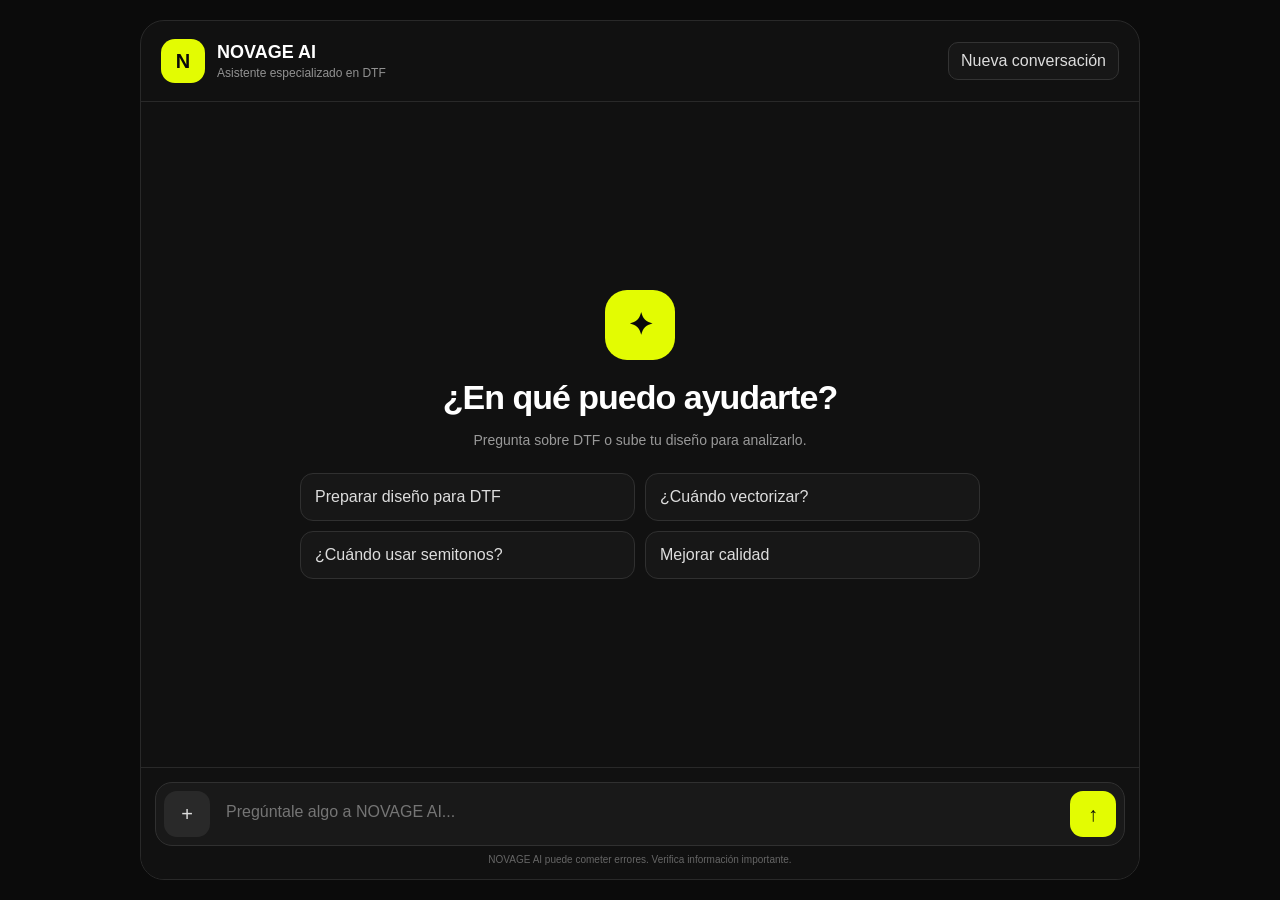
==== ai/index.html @ 2b6fcd4e "Update index.html" ====
<!DOCTYPE html>
<html lang="es">
<head>
  <meta charset="UTF-8">

  <meta
    name="viewport"
    content="width=device-width, initial-scale=1.0"
  >

  <title>NOVAGE AI</title>

  <style>
    * {
      box-sizing: border-box;
    }

    html,
    body {
      margin: 0;
      width: 100%;
      min-height: 100%;
      font-family:
        Inter,
        Arial,
        Helvetica,
        sans-serif;

      background: #0b0b0b;
      color: white;
    }

    body {
      min-height: 100vh;
      display: flex;
      justify-content: center;
      padding: 20px;
    }

    button,
    textarea {
      font: inherit;
    }

    .app {
      width: 100%;
      max-width: 1000px;
      height: calc(100vh - 40px);

      display: flex;
      flex-direction: column;

      background: #111111;

      border: 1px solid #292929;
      border-radius: 24px;

      overflow: hidden;
    }

    .header {
      padding: 18px 20px;

      border-bottom:
        1px solid #292929;

      display: flex;
      align-items: center;
      justify-content: space-between;

      gap: 20px;
    }

    .brand {
      display: flex;
      align-items: center;
      gap: 12px;
    }

    .logo {
      width: 44px;
      height: 44px;

      border-radius: 14px;

      display: flex;
      align-items: center;
      justify-content: center;

      background: #e3fc02;
      color: #090909;

      font-size: 20px;
      font-weight: 900;
    }

    .brand h1 {
      margin: 0;
      font-size: 18px;
    }

    .brand p {
      margin: 3px 0 0;

      color: #929292;
      font-size: 12px;
    }

    .header-actions {
      display: flex;
      align-items: center;
      gap: 8px;
    }

    .small-button {
      border: 1px solid #333;

      background: #171717;
      color: #ddd;

      padding: 9px 12px;

      border-radius: 10px;
      cursor: pointer;
    }

    .small-button:hover {
      border-color: #e3fc02;
    }

    .chat {
      flex: 1;

      overflow-y: auto;

      padding: 24px;
    }

    .welcome {
      min-height: 100%;

      display: flex;
      justify-content: center;
      align-items: center;
    }

    .welcome-inner {
      width: 100%;
      max-width: 680px;

      text-align: center;
    }

    .welcome-icon {
      width: 70px;
      height: 70px;

      margin: 0 auto 18px;

      border-radius: 22px;

      display: flex;
      justify-content: center;
      align-items: center;

      background: #e3fc02;
      color: #090909;

      font-size: 30px;
      font-weight: 900;
    }

    .welcome h2 {
      margin: 0;

      font-size: 34px;
      letter-spacing: -1px;
    }

    .welcome p {
      margin: 12px auto 22px;

      max-width: 560px;

      color: #999;

      font-size: 14px;
      line-height: 1.6;
    }

    .suggestions {
      display: grid;

      grid-template-columns:
        repeat(2, 1fr);

      gap: 10px;
    }

    .suggestion {
      border:
        1px solid #303030;

      background: #171717;
      color: #ddd;

      padding: 14px;

      border-radius: 13px;

      cursor: pointer;
      text-align: left;
    }

    .suggestion:hover {
      border-color: #e3fc02;
    }

    .message-row {
      width: 100%;

      display: flex;

      margin-bottom: 16px;
    }

    .message-row.user {
      justify-content: flex-end;
    }

    .message-row.ai {
      justify-content: flex-start;
    }

    .message {
      max-width: 75%;

      padding: 13px 16px;

      border-radius: 17px;

      line-height: 1.6;
      font-size: 14px;

      white-space: pre-wrap;
      word-break: break-word;
    }

    .message.user {
      background: #e3fc02;
      color: #090909;

      border-bottom-right-radius: 5px;
    }

    .message.ai {
      background: #1b1b1b;
      color: #eee;

      border: 1px solid #2b2b2b;

      border-bottom-left-radius: 5px;
    }

    .message-image {
      max-width: 260px;

      display: block;

      margin-bottom: 10px;

      border-radius: 12px;
    }

    .tool-links {
      margin-top: 12px;

      display: flex;
      flex-wrap: wrap;
      gap: 8px;
    }

    .tool-link {
      text-decoration: none;

      background: #252525;
      color: #fff;

      border: 1px solid #3b3b3b;

      padding: 8px 11px;

      border-radius: 9px;

      font-size: 12px;
    }

    .tool-link:hover {
      border-color: #e3fc02;
      color: #e3fc02;
    }

    .composer-area {
      padding: 14px;

      border-top:
        1px solid #292929;

      background: #111;
    }

    .image-preview {
      display: none;

      position: relative;

      width: fit-content;

      margin-bottom: 10px;
    }

    .image-preview img {
      width: 90px;
      height: 90px;

      object-fit: cover;

      border-radius: 12px;

      border:
        1px solid #333;
    }

    .remove-image {
      position: absolute;

      right: -7px;
      top: -7px;

      width: 24px;
      height: 24px;

      border: 0;
      border-radius: 50%;

      background: #e3fc02;
      color: #000;

      font-weight: bold;

      cursor: pointer;
    }

    .composer {
      display: flex;
      align-items: flex-end;

      gap: 8px;

      padding: 8px;

      background: #191919;

      border:
        1px solid #303030;

      border-radius: 17px;
    }

    textarea {
      flex: 1;

      min-height: 46px;
      max-height: 150px;

      resize: none;

      background: transparent;
      color: white;

      border: 0;
      outline: 0;

      padding: 12px 8px;
    }

    .icon-button,
    .send {
      width: 46px;
      height: 46px;

      flex-shrink: 0;

      border: 0;
      border-radius: 13px;

      cursor: pointer;
    }

    .icon-button {
      background: #292929;
      color: #ddd;

      font-size: 20px;
    }

    .icon-button:hover {
      background: #333;
    }

    .send {
      background: #e3fc02;
      color: #090909;

      font-size: 20px;
      font-weight: 900;
    }

    .send:disabled {
      opacity: 0.4;
      cursor: not-allowed;
    }

    .footer-text {
      text-align: center;

      color: #666;

      font-size: 10px;

      padding-top: 8px;
    }

    .typing {
      display: flex;
      gap: 5px;
    }

    .typing span {
      width: 6px;
      height: 6px;

      border-radius: 50%;

      background: #e3fc02;

      animation:
        bounce 1.1s infinite;
    }

    .typing span:nth-child(2) {
      animation-delay: .15s;
    }

    .typing span:nth-child(3) {
      animation-delay: .3s;
    }

    @keyframes bounce {
      0%,
      80%,
      100% {
        opacity: .3;
        transform: translateY(0);
      }

      40% {
        opacity: 1;
        transform: translateY(-4px);
      }
    }

    @media (max-width: 700px) {
      body {
        padding: 0;
      }

      .app {
        height: 100vh;

        border-radius: 0;
        border: 0;
      }

      .chat {
        padding: 16px 12px;
      }

      .suggestions {
        grid-template-columns: 1fr;
      }

      .message {
        max-width: 88%;
      }

      .header {
        padding: 14px;
      }

      .header-actions {
        gap: 5px;
      }

      .small-button {
        padding: 8px;
        font-size: 11px;
      }
    }
  </style>
</head>

<body>

<main class="app">

  <header class="header">

    <div class="brand">

      <div class="logo">
        N
      </div>

      <div>
        <h1>NOVAGE AI</h1>

        <p>
          Asistente especializado en DTF
        </p>
      </div>

    </div>

    <div class="header-actions">

      <button
        class="small-button"
        id="newChat"
      >
        Nueva conversación
      </button>

    </div>

  </header>

  <section
    class="chat"
    id="chat"
  >

    <div
      class="welcome"
      id="welcome"
    >

      <div class="welcome-inner">

        <div class="welcome-icon">
          ✦
        </div>

        <h2>
          ¿En qué puedo ayudarte?
        </h2>

        <p>
          Pregunta sobre DTF o sube tu
          diseño para analizarlo.
        </p>

        <div class="suggestions">

          <button
            class="suggestion"
            data-message=
            "Analiza cómo preparar un diseño para DTF."
          >
            Preparar diseño para DTF
          </button>

          <button
            class="suggestion"
            data-message=
            "¿Cuándo debería vectorizar mi diseño?"
          >
            ¿Cuándo vectorizar?
          </button>

          <button
            class="suggestion"
            data-message=
            "¿Cuándo debería usar semitonos?"
          >
            ¿Cuándo usar semitonos?
          </button>

          <button
            class="suggestion"
            data-message=
            "¿Cómo puedo mejorar la calidad de mi diseño?"
          >
            Mejorar calidad
          </button>

        </div>

      </div>

    </div>

  </section>

  <div class="composer-area">

    <div
      class="image-preview"
      id="imagePreview"
    >

      <img
        id="previewImg"
        alt="Vista previa"
      >

      <button
        class="remove-image"
        id="removeImage"
      >
        ×
      </button>

    </div>

    <div class="composer">

      <input
        type="file"
        id="imageInput"
        accept=
          "image/png,image/jpeg,image/webp"
        hidden
      >

      <button
        class="icon-button"
        id="attachButton"
        title="Subir diseño"
      >
        +
      </button>

      <textarea
        id="input"
        rows="1"
        placeholder=
          "Pregúntale algo a NOVAGE AI..."
      ></textarea>

      <button
        class="send"
        id="send"
      >
        ↑
      </button>

    </div>

    <div class="footer-text">
      NOVAGE AI puede cometer errores.
      Verifica información importante.
    </div>

  </div>

</main>

<script>

  const chat =
    document.getElementById("chat");

  const input =
    document.getElementById("input");

  const sendButton =
    document.getElementById("send");

  const imageInput =
    document.getElementById("imageInput");

  const attachButton =
    document.getElementById("attachButton");

  const imagePreview =
    document.getElementById("imagePreview");

  const previewImg =
    document.getElementById("previewImg");

  const removeImage =
    document.getElementById("removeImage");

  const newChat =
    document.getElementById("newChat");

  let previousResponseId =
    sessionStorage.getItem(
      "novage_previous_response"
    ) || null;

  let selectedImage = null;

  let enviando = false;

  const TOOL_URLS = {
    "mejorador":
      "https://tools.novage.store/enhancer",

    "eliminador":
      "https://tools.novage.store/removebg",

    "vectorizador":
      "https://tools.novage.store/vectorizador",

    "semitonos":
      "https://tools.novage.store/dtf",

    "mockups":
      "https://tools.novage.store/template-tool"
  };

  function esconderWelcome() {
    document
      .getElementById("welcome")
      ?.remove();
  }

  function escapeHTML(text) {
    const div =
      document.createElement("div");

    div.textContent = text;

    return div.innerHTML;
  }

  function detectarHerramientas(texto) {
    const lower =
      texto.toLowerCase();

    const herramientas = [];

    if (
      lower.includes("mejorador") ||
      lower.includes("mejorar la calidad")
    ) {
      herramientas.push([
        "Abrir Mejorador",
        TOOL_URLS.mejorador
      ]);
    }

    if (
      lower.includes("eliminar fondo") ||
      lower.includes("eliminador")
    ) {
      herramientas.push([
        "Abrir Eliminador",
        TOOL_URLS.eliminador
      ]);
    }

    if (
      lower.includes("vectoriz")
    ) {
      herramientas.push([
        "Abrir Vectorizador",
        TOOL_URLS.vectorizador
      ]);
    }

    if (
      lower.includes("semitono")
    ) {
      herramientas.push([
        "Abrir Semitonos",
        TOOL_URLS.semitonos
      ]);
    }

    if (
      lower.includes("mockup")
    ) {
      herramientas.push([
        "Abrir Mockups",
        TOOL_URLS.mockups
      ]);
    }

    return herramientas;
  }

  function agregarMensaje(
    tipo,
    texto,
    imagen = null
  ) {
    esconderWelcome();

    const row =
      document.createElement("div");

    row.className =
      `message-row ${tipo}`;

    const bubble =
      document.createElement("div");

    bubble.className =
      `message ${tipo}`;

    if (imagen) {
      const img =
        document.createElement("img");

      img.src = imagen;

      img.className =
        "message-image";

      bubble.appendChild(img);
    }

    const textoDiv =
      document.createElement("div");

    textoDiv.innerHTML =
      escapeHTML(texto)
        .replace(
          /\*\*(.*?)\*\*/g,
          "<strong>$1</strong>"
        )
        .replace(
          /\n/g,
          "<br>"
        );

    bubble.appendChild(textoDiv);

    if (tipo === "ai") {

      const tools =
        detectarHerramientas(texto);

      if (tools.length) {

        const toolContainer =
          document.createElement("div");

        toolContainer.className =
          "tool-links";

        tools.forEach(
          ([label, url]) => {

            const link =
              document.createElement("a");

            link.href = url;

            link.target = "_blank";

            link.rel =
              "noopener noreferrer";

            link.className =
              "tool-link";

            link.textContent =
              label;

            toolContainer
              .appendChild(link);
          }
        );

        bubble.appendChild(
          toolContainer
        );
      }
    }

    row.appendChild(bubble);

    chat.appendChild(row);

    chat.scrollTop =
      chat.scrollHeight;
  }

  function agregarTyping() {

    esconderWelcome();

    const row =
      document.createElement("div");

    row.className =
      "message-row ai";

    row.id = "typing";

    row.innerHTML = `
      <div class="message ai">
        <div class="typing">
          <span></span>
          <span></span>
          <span></span>
        </div>
      </div>
    `;

    chat.appendChild(row);

    chat.scrollTop =
      chat.scrollHeight;
  }

  function quitarTyping() {

    document
      .getElementById("typing")
      ?.remove();
  }

  function limpiarImagen() {

    selectedImage = null;

    imageInput.value = "";

    imagePreview.style.display =
      "none";

    previewImg.src = "";
  }

  function comprimirImagen(file) {
    return new Promise(
      (resolve, reject) => {

        const reader =
          new FileReader();

        reader.onload = () => {

          const img =
            new Image();

          img.onload = () => {

            const MAX =
              1800;

            let width =
              img.width;

            let height =
              img.height;

            if (
              width > MAX ||
              height > MAX
            ) {
              const ratio =
                Math.min(
                  MAX / width,
                  MAX / height
                );

              width =
                Math.round(
                  width * ratio
                );

              height =
                Math.round(
                  height * ratio
                );
            }

            const canvas =
              document.createElement(
                "canvas"
              );

            canvas.width =
              width;

            canvas.height =
              height;

            const ctx =
              canvas.getContext("2d");

            ctx.drawImage(
              img,
              0,
              0,
              width,
              height
            );

            const data =
              canvas.toDataURL(
                "image/jpeg",
                0.86
              );

            resolve(data);
          };

          img.onerror = reject;

          img.src =
            reader.result;
        };

        reader.onerror = reject;

        reader
          .readAsDataURL(file);
      }
    );
  }

  async function cargarImagen(file) {

    if (!file) return;

    if (
      ![
        "image/png",
        "image/jpeg",
        "image/webp"
      ].includes(file.type)
    ) {
      alert(
        "Sube una imagen PNG, JPG o WEBP."
      );

      return;
    }

    if (
      file.size >
      15 * 1024 * 1024
    ) {
      alert(
        "La imagen es demasiado grande. Máximo 15 MB."
      );

      return;
    }

    try {
      selectedImage =
        await comprimirImagen(file);

      previewImg.src =
        selectedImage;

      imagePreview.style.display =
        "block";

    } catch {
      alert(
        "No se pudo cargar la imagen."
      );
    }
  }

  async function enviarMensaje(
    mensajeManual = null
  ) {

    if (enviando) return;

    const mensaje =
      (
        mensajeManual ??
        input.value
      ).trim();

    if (
      !mensaje &&
      !selectedImage
    ) {
      return;
    }

    const imagenActual =
      selectedImage;

    enviando = true;

    sendButton.disabled = true;

    agregarMensaje(
      "user",
      mensaje ||
        "Analiza este diseño para DTF.",
      imagenActual
    );

    input.value = "";

    ajustarTextarea();

    limpiarImagen();

    agregarTyping();

    try {

      const response =
        await fetch(
          "/api/novage-ai",
          {
            method: "POST",

            headers: {
              "Content-Type":
                "application/json"
            },

            body: JSON.stringify({
              mensaje:
                mensaje ||
                "Analiza este diseño para DTF.",

              imagen:
                imagenActual,

              previousResponseId:
                previousResponseId
            })
          }
        );

      const data =
        await response.json();

      quitarTyping();

      if (!response.ok) {
        throw new Error(
          data.details ||
          data.error ||
          "Error"
        );
      }

      if (data.responseId) {

        previousResponseId =
          data.responseId;

        sessionStorage.setItem(
          "novage_previous_response",
          previousResponseId
        );
      }

      agregarMensaje(
        "ai",
        data.respuesta
      );

    } catch (error) {

      quitarTyping();

      agregarMensaje(
        "ai",
        error.message ||
        "Ocurrió un error."
      );

    } finally {

      enviando = false;

      sendButton.disabled = false;

      input.focus();
    }
  }

  function ajustarTextarea() {

    input.style.height =
      "auto";

    input.style.height =
      Math.min(
        input.scrollHeight,
        150
      ) + "px";
  }

  attachButton
    .addEventListener(
      "click",
      () => {
        imageInput.click();
      }
    );

  imageInput
    .addEventListener(
      "change",
      (event) => {
        cargarImagen(
          event.target.files[0]
        );
      }
    );

  removeImage
    .addEventListener(
      "click",
      limpiarImagen
    );

  sendButton
    .addEventListener(
      "click",
      () => {
        enviarMensaje();
      }
    );

  input
    .addEventListener(
      "input",
      ajustarTextarea
    );

  input
    .addEventListener(
      "keydown",
      (event) => {

        if (
          event.key === "Enter" &&
          !event.shiftKey
        ) {
          event.preventDefault();

          enviarMensaje();
        }
      }
    );

  document
    .querySelectorAll(
      ".suggestion"
    )
    .forEach(
      (button) => {

        button
          .addEventListener(
            "click",
            () => {

              enviarMensaje(
                button.dataset.message
              );
            }
          );
      }
    );

  newChat
    .addEventListener(
      "click",
      () => {

        previousResponseId =
          null;

        sessionStorage.removeItem(
          "novage_previous_response"
        );

        window.location.reload();
      }
    );

</script>

</body>
</html>
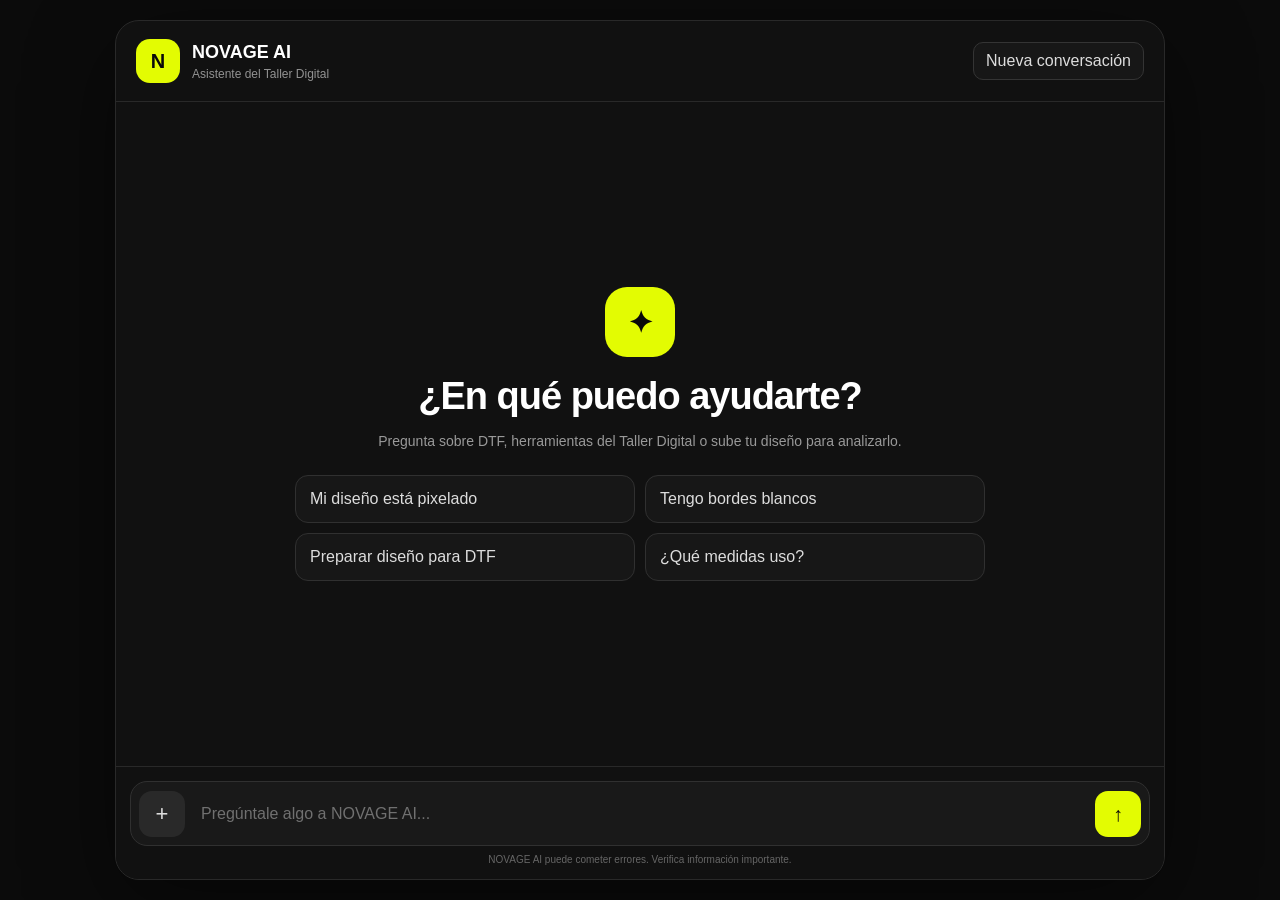
==== commit d861492c: "Update index.html" ====
--- a/ai/index.html
+++ b/ai/index.html
@@ -1,6 +1,7 @@
 <!DOCTYPE html>
 <html lang="es">
 <head>
+
   <meta charset="UTF-8">
 
   <meta
@@ -11,6 +12,7 @@
   <title>NOVAGE AI</title>
 
   <style>
+
     * {
       box-sizing: border-box;
     }
@@ -20,6 +22,7 @@
       margin: 0;
       width: 100%;
       min-height: 100%;
+
       font-family:
         Inter,
         Arial,
@@ -27,13 +30,15 @@
         sans-serif;
 
       background: #0b0b0b;
-      color: white;
+      color: #ffffff;
     }
 
     body {
       min-height: 100vh;
+
       display: flex;
       justify-content: center;
+
       padding: 20px;
     }
 
@@ -44,29 +49,44 @@
 
     .app {
       width: 100%;
-      max-width: 1000px;
-      height: calc(100vh - 40px);
+      max-width: 1050px;
+
+      height:
+        calc(100vh - 40px);
 
       display: flex;
       flex-direction: column;
 
       background: #111111;
 
-      border: 1px solid #292929;
+      border:
+        1px solid #292929;
+
       border-radius: 24px;
 
       overflow: hidden;
+
+      box-shadow:
+        0 25px 90px
+        rgba(
+          0,
+          0,
+          0,
+          .45
+        );
     }
 
     .header {
-      padding: 18px 20px;
+      padding:
+        18px 20px;
 
       border-bottom:
         1px solid #292929;
 
       display: flex;
       align-items: center;
-      justify-content: space-between;
+      justify-content:
+        space-between;
 
       gap: 20px;
     }
@@ -74,6 +94,7 @@
     .brand {
       display: flex;
       align-items: center;
+
       gap: 12px;
     }
 
@@ -84,8 +105,8 @@
       border-radius: 14px;
 
       display: flex;
+      justify-content: center;
       align-items: center;
-      justify-content: center;
 
       background: #e3fc02;
       color: #090909;
@@ -96,36 +117,50 @@
 
     .brand h1 {
       margin: 0;
+
       font-size: 18px;
+      font-weight: 800;
     }
 
     .brand p {
-      margin: 3px 0 0;
+      margin:
+        4px 0 0;
 
       color: #929292;
+
       font-size: 12px;
     }
 
     .header-actions {
       display: flex;
       align-items: center;
+
       gap: 8px;
     }
 
     .small-button {
-      border: 1px solid #333;
+      border:
+        1px solid #343434;
 
       background: #171717;
-      color: #ddd;
-
-      padding: 9px 12px;
+      color: #dddddd;
+
+      padding:
+        9px 12px;
 
       border-radius: 10px;
+
       cursor: pointer;
+
+      transition:
+        .2s ease;
     }
 
     .small-button:hover {
-      border-color: #e3fc02;
+      border-color:
+        #e3fc02;
+
+      color: white;
     }
 
     .chat {
@@ -134,6 +169,9 @@
       overflow-y: auto;
 
       padding: 24px;
+
+      scroll-behavior:
+        smooth;
     }
 
     .welcome {
@@ -146,7 +184,7 @@
 
     .welcome-inner {
       width: 100%;
-      max-width: 680px;
+      max-width: 690px;
 
       text-align: center;
     }
@@ -155,7 +193,8 @@
       width: 70px;
       height: 70px;
 
-      margin: 0 auto 18px;
+      margin:
+        0 auto 18px;
 
       border-radius: 22px;
 
@@ -173,16 +212,24 @@
     .welcome h2 {
       margin: 0;
 
-      font-size: 34px;
-      letter-spacing: -1px;
+      font-size:
+        clamp(
+          28px,
+          4vw,
+          38px
+        );
+
+      letter-spacing:
+        -1px;
     }
 
     .welcome p {
-      margin: 12px auto 22px;
-
-      max-width: 560px;
-
-      color: #999;
+      margin:
+        12px auto 22px;
+
+      max-width: 580px;
+
+      color: #999999;
 
       font-size: 14px;
       line-height: 1.6;
@@ -202,18 +249,28 @@
         1px solid #303030;
 
       background: #171717;
-      color: #ddd;
+      color: #dddddd;
 
       padding: 14px;
 
       border-radius: 13px;
 
       cursor: pointer;
+
       text-align: left;
+
+      transition:
+        .2s ease;
     }
 
     .suggestion:hover {
-      border-color: #e3fc02;
+      border-color:
+        #e3fc02;
+
+      transform:
+        translateY(-1px);
+
+      color: white;
     }
 
     .message-row {
@@ -221,83 +278,237 @@
 
       display: flex;
 
-      margin-bottom: 16px;
+      margin-bottom: 18px;
     }
 
     .message-row.user {
-      justify-content: flex-end;
+      justify-content:
+        flex-end;
     }
 
     .message-row.ai {
-      justify-content: flex-start;
+      justify-content:
+        flex-start;
     }
 
     .message {
-      max-width: 75%;
-
-      padding: 13px 16px;
+      max-width:
+        min(
+          78%,
+          720px
+        );
+
+      padding:
+        14px 16px;
 
       border-radius: 17px;
 
-      line-height: 1.6;
+      line-height: 1.65;
       font-size: 14px;
 
-      white-space: pre-wrap;
-      word-break: break-word;
+      word-break:
+        break-word;
     }
 
     .message.user {
-      background: #e3fc02;
-      color: #090909;
-
-      border-bottom-right-radius: 5px;
+      background:
+        #e3fc02;
+
+      color:
+        #090909;
+
+      border-bottom-right-radius:
+        5px;
     }
 
     .message.ai {
-      background: #1b1b1b;
-      color: #eee;
-
-      border: 1px solid #2b2b2b;
-
-      border-bottom-left-radius: 5px;
+      background:
+        #1b1b1b;
+
+      color:
+        #eeeeee;
+
+      border:
+        1px solid #2b2b2b;
+
+      border-bottom-left-radius:
+        5px;
     }
 
     .message-image {
-      max-width: 260px;
-
       display: block;
 
-      margin-bottom: 10px;
-
-      border-radius: 12px;
-    }
-
-    .tool-links {
-      margin-top: 12px;
-
+      width: auto;
+      max-width: 300px;
+      max-height: 340px;
+
+      margin-bottom: 12px;
+
+      border-radius: 13px;
+
+      object-fit: contain;
+
+      background: #0e0e0e;
+
+      border:
+        1px solid #333333;
+    }
+
+    .tool-cards {
+      margin-top: 15px;
+
+      display: grid;
+
+      gap: 10px;
+    }
+
+    .tool-card {
+      display: grid;
+
+      grid-template-columns:
+        105px 1fr;
+
+      gap: 13px;
+
+      padding: 10px;
+
+      border:
+        1px solid #343434;
+
+      border-radius: 14px;
+
+      background: #151515;
+    }
+
+    .tool-card-image {
+      width: 105px;
+      height: 85px;
+
+      object-fit: cover;
+
+      border-radius: 10px;
+
+      background: #090909;
+    }
+
+    .tool-card-content {
+      min-width: 0;
+
+      display: flex;
+      flex-direction: column;
+
+      justify-content: center;
+    }
+
+    .tool-card-title {
+      margin:
+        0 0 8px;
+
+      font-size: 14px;
+      font-weight: 750;
+    }
+
+    .tool-card-actions {
       display: flex;
       flex-wrap: wrap;
-      gap: 8px;
-    }
-
-    .tool-link {
+
+      gap: 7px;
+    }
+
+    .tool-button {
+      display: inline-flex;
+      align-items: center;
+      justify-content: center;
+
       text-decoration: none;
 
-      background: #252525;
-      color: #fff;
-
-      border: 1px solid #3b3b3b;
-
-      padding: 8px 11px;
+      padding:
+        8px 10px;
 
       border-radius: 9px;
 
-      font-size: 12px;
-    }
-
-    .tool-link:hover {
-      border-color: #e3fc02;
-      color: #e3fc02;
+      font-size: 11px;
+      font-weight: 700;
+
+      transition:
+        .15s ease;
+    }
+
+    .tool-button.primary {
+      background:
+        #e3fc02;
+
+      color:
+        #090909;
+    }
+
+    .tool-button.secondary {
+      background:
+        #272727;
+
+      color:
+        white;
+
+      border:
+        1px solid #3b3b3b;
+    }
+
+    .tool-button:hover {
+      transform:
+        translateY(-1px);
+    }
+
+    .typing {
+      display: flex;
+
+      align-items: center;
+
+      gap: 5px;
+
+      height: 20px;
+    }
+
+    .typing span {
+      width: 6px;
+      height: 6px;
+
+      border-radius: 50%;
+
+      background:
+        #e3fc02;
+
+      animation:
+        bounce 1.1s infinite;
+    }
+
+    .typing span:nth-child(2) {
+      animation-delay:
+        .15s;
+    }
+
+    .typing span:nth-child(3) {
+      animation-delay:
+        .3s;
+    }
+
+    @keyframes bounce {
+
+      0%,
+      80%,
+      100% {
+        opacity: .3;
+
+        transform:
+          translateY(0);
+      }
+
+      40% {
+        opacity: 1;
+
+        transform:
+          translateY(-4px);
+      }
+
     }
 
     .composer-area {
@@ -306,7 +517,8 @@
       border-top:
         1px solid #292929;
 
-      background: #111;
+      background:
+        #111111;
     }
 
     .image-preview {
@@ -320,15 +532,18 @@
     }
 
     .image-preview img {
-      width: 90px;
-      height: 90px;
+      width: 95px;
+      height: 95px;
 
       object-fit: cover;
 
       border-radius: 12px;
 
       border:
-        1px solid #333;
+        1px solid #333333;
+
+      background:
+        #090909;
     }
 
     .remove-image {
@@ -343,28 +558,41 @@
       border: 0;
       border-radius: 50%;
 
-      background: #e3fc02;
-      color: #000;
-
-      font-weight: bold;
+      background:
+        #e3fc02;
+
+      color:
+        #000000;
+
+      font-weight: 900;
 
       cursor: pointer;
     }
 
     .composer {
       display: flex;
-      align-items: flex-end;
+      align-items:
+        flex-end;
 
       gap: 8px;
 
       padding: 8px;
 
-      background: #191919;
+      background:
+        #191919;
 
       border:
         1px solid #303030;
 
       border-radius: 17px;
+
+      transition:
+        border-color .2s ease;
+    }
+
+    .composer:focus-within {
+      border-color:
+        #697300;
     }
 
     textarea {
@@ -375,13 +603,24 @@
 
       resize: none;
 
-      background: transparent;
-      color: white;
+      background:
+        transparent;
+
+      color:
+        white;
 
       border: 0;
       outline: 0;
 
-      padding: 12px 8px;
+      padding:
+        12px 8px;
+
+      line-height: 1.45;
+    }
+
+    textarea::placeholder {
+      color:
+        #707070;
     }
 
     .icon-button,
@@ -392,85 +631,60 @@
       flex-shrink: 0;
 
       border: 0;
+
       border-radius: 13px;
 
       cursor: pointer;
     }
 
     .icon-button {
-      background: #292929;
-      color: #ddd;
-
-      font-size: 20px;
+      background:
+        #292929;
+
+      color:
+        #dddddd;
+
+      font-size: 22px;
     }
 
     .icon-button:hover {
-      background: #333;
+      background:
+        #353535;
     }
 
     .send {
-      background: #e3fc02;
-      color: #090909;
+      background:
+        #e3fc02;
+
+      color:
+        #090909;
 
       font-size: 20px;
       font-weight: 900;
     }
 
     .send:disabled {
-      opacity: 0.4;
-      cursor: not-allowed;
+      opacity: .4;
+
+      cursor:
+        not-allowed;
     }
 
     .footer-text {
       text-align: center;
 
-      color: #666;
+      color:
+        #666666;
 
       font-size: 10px;
 
       padding-top: 8px;
     }
 
-    .typing {
-      display: flex;
-      gap: 5px;
-    }
-
-    .typing span {
-      width: 6px;
-      height: 6px;
-
-      border-radius: 50%;
-
-      background: #e3fc02;
-
-      animation:
-        bounce 1.1s infinite;
-    }
-
-    .typing span:nth-child(2) {
-      animation-delay: .15s;
-    }
-
-    .typing span:nth-child(3) {
-      animation-delay: .3s;
-    }
-
-    @keyframes bounce {
-      0%,
-      80%,
-      100% {
-        opacity: .3;
-        transform: translateY(0);
-      }
-
-      40% {
-        opacity: 1;
-        transform: translateY(-4px);
-      }
-    }
-
-    @media (max-width: 700px) {
+    @media (
+      max-width: 700px
+    ) {
+
       body {
         padding: 0;
       }
@@ -478,36 +692,53 @@
       .app {
         height: 100vh;
 
+        border: 0;
         border-radius: 0;
-        border: 0;
-      }
-
-      .chat {
-        padding: 16px 12px;
-      }
-
-      .suggestions {
-        grid-template-columns: 1fr;
-      }
-
-      .message {
-        max-width: 88%;
       }
 
       .header {
         padding: 14px;
       }
 
-      .header-actions {
-        gap: 5px;
-      }
-
       .small-button {
-        padding: 8px;
+        padding:
+          8px 9px;
+
         font-size: 11px;
       }
-    }
+
+      .chat {
+        padding:
+          16px 12px;
+      }
+
+      .suggestions {
+        grid-template-columns:
+          1fr;
+      }
+
+      .message {
+        max-width: 90%;
+      }
+
+      .tool-card {
+        grid-template-columns:
+          85px 1fr;
+      }
+
+      .tool-card-image {
+        width: 85px;
+        height: 75px;
+      }
+
+      .composer-area {
+        padding: 10px;
+      }
+
+    }
+
   </style>
+
 </head>
 
 <body>
@@ -523,11 +754,15 @@
       </div>
 
       <div>
-        <h1>NOVAGE AI</h1>
+
+        <h1>
+          NOVAGE AI
+        </h1>
 
         <p>
-          Asistente especializado en DTF
+          Asistente del Taller Digital
         </p>
+
       </div>
 
     </div>
@@ -566,42 +801,39 @@
         </h2>
 
         <p>
-          Pregunta sobre DTF o sube tu
-          diseño para analizarlo.
+          Pregunta sobre DTF,
+          herramientas del Taller Digital
+          o sube tu diseño para analizarlo.
         </p>
 
         <div class="suggestions">
 
           <button
             class="suggestion"
-            data-message=
-            "Analiza cómo preparar un diseño para DTF."
+            data-message="Mi diseño está pixelado, ¿qué herramienta del Taller debería usar?"
+          >
+            Mi diseño está pixelado
+          </button>
+
+          <button
+            class="suggestion"
+            data-message="Mi diseño tiene bordes blancos después de quitar el fondo. ¿Cómo lo corrijo?"
+          >
+            Tengo bordes blancos
+          </button>
+
+          <button
+            class="suggestion"
+            data-message="¿Cómo preparo correctamente un diseño para imprimirlo en DTF?"
           >
             Preparar diseño para DTF
           </button>
 
           <button
             class="suggestion"
-            data-message=
-            "¿Cuándo debería vectorizar mi diseño?"
+            data-message="¿Qué tamaño debería utilizar para mi estampado?"
           >
-            ¿Cuándo vectorizar?
-          </button>
-
-          <button
-            class="suggestion"
-            data-message=
-            "¿Cuándo debería usar semitonos?"
-          >
-            ¿Cuándo usar semitonos?
-          </button>
-
-          <button
-            class="suggestion"
-            data-message=
-            "¿Cómo puedo mejorar la calidad de mi diseño?"
-          >
-            Mejorar calidad
+            ¿Qué medidas uso?
           </button>
 
         </div>
@@ -621,12 +853,13 @@
 
       <img
         id="previewImg"
-        alt="Vista previa"
+        alt="Diseño seleccionado"
       >
 
       <button
         class="remove-image"
         id="removeImage"
+        aria-label="Quitar imagen"
       >
         ×
       </button>
@@ -638,8 +871,7 @@
       <input
         type="file"
         id="imageInput"
-        accept=
-          "image/png,image/jpeg,image/webp"
+        accept="image/png,image/jpeg,image/webp"
         hidden
       >
 
@@ -647,6 +879,7 @@
         class="icon-button"
         id="attachButton"
         title="Subir diseño"
+        aria-label="Subir diseño"
       >
         +
       </button>
@@ -654,13 +887,13 @@
       <textarea
         id="input"
         rows="1"
-        placeholder=
-          "Pregúntale algo a NOVAGE AI..."
+        placeholder="Pregúntale algo a NOVAGE AI..."
       ></textarea>
 
       <button
         class="send"
         id="send"
+        aria-label="Enviar"
       >
         ↑
       </button>
@@ -678,468 +911,918 @@
 
 <script>
 
-  const chat =
-    document.getElementById("chat");
-
-  const input =
-    document.getElementById("input");
-
-  const sendButton =
-    document.getElementById("send");
-
-  const imageInput =
-    document.getElementById("imageInput");
-
-  const attachButton =
-    document.getElementById("attachButton");
-
-  const imagePreview =
-    document.getElementById("imagePreview");
-
-  const previewImg =
-    document.getElementById("previewImg");
-
-  const removeImage =
-    document.getElementById("removeImage");
-
-  const newChat =
-    document.getElementById("newChat");
-
-  let previousResponseId =
-    sessionStorage.getItem(
-      "novage_previous_response"
-    ) || null;
-
-  let selectedImage = null;
-
-  let enviando = false;
-
-  const TOOL_URLS = {
-    "mejorador":
-      "https://tools.novage.store/enhancer",
-
-    "eliminador":
-      "https://tools.novage.store/removebg",
-
-    "vectorizador":
-      "https://tools.novage.store/vectorizador",
-
-    "semitonos":
-      "https://tools.novage.store/dtf",
-
-    "mockups":
-      "https://tools.novage.store/template-tool"
-  };
-
-  function esconderWelcome() {
-    document
-      .getElementById("welcome")
-      ?.remove();
+const chat =
+  document.getElementById(
+    "chat"
+  );
+
+const input =
+  document.getElementById(
+    "input"
+  );
+
+const sendButton =
+  document.getElementById(
+    "send"
+  );
+
+const imageInput =
+  document.getElementById(
+    "imageInput"
+  );
+
+const attachButton =
+  document.getElementById(
+    "attachButton"
+  );
+
+const imagePreview =
+  document.getElementById(
+    "imagePreview"
+  );
+
+const previewImg =
+  document.getElementById(
+    "previewImg"
+  );
+
+const removeImage =
+  document.getElementById(
+    "removeImage"
+  );
+
+const newChat =
+  document.getElementById(
+    "newChat"
+  );
+
+let previousResponseId =
+  sessionStorage.getItem(
+    "novage_previous_response"
+  ) || null;
+
+let selectedImage = null;
+let enviando = false;
+
+const NOVAGE_TOOLS = {
+
+  "Guía del Taller Digital": {
+    url:
+      "https://novage.store/pages/guia-del-taller-digital",
+
+    image:
+      "https://cdn.shopify.com/s/files/1/0919/8462/5952/files/guia_dtf.png?v=1777319095",
+
+    video:
+      "https://www.tiktok.com/@alexis_nvg/video/7651803380716752149"
+  },
+
+  "Mejorador con IA": {
+    url:
+      "https://novage.store/pages/mejorador-con-ia",
+
+    image:
+      "https://cdn.shopify.com/s/files/1/0919/8462/5952/files/Mejoradores_de_Imagen.png?v=1784443689"
+  },
+
+  "Mejorador NOVAGE": {
+    url:
+      "https://novage.store/pages/mejorador-novage",
+
+    image:
+      "https://cdn.shopify.com/s/files/1/0919/8462/5952/files/Mejoradores_de_Imagen.png?v=1784443689"
+  },
+
+  "Eliminador de Fondos": {
+    url:
+      "https://novage.store/pages/eliminador-de-fondos",
+
+    image:
+      "https://cdn.shopify.com/s/files/1/0919/8462/5952/files/eliminador_de_fondos.png?v=1777319093",
+
+    video:
+      "https://www.tiktok.com/@alexis_nvg/video/7588683520378178836"
+  },
+
+  "Semitonos": {
+    url:
+      "https://novage.store/pages/semitonos",
+
+    image:
+      "https://cdn.shopify.com/s/files/1/0919/8462/5952/files/semitonos.png?v=1777319094",
+
+    video:
+      "https://www.tiktok.com/@alexis_nvg/video/7650679999514676500"
+  },
+
+  "Semitransparencias": {
+    url:
+      "https://novage.store/pages/semitransparencias",
+
+    image:
+      "https://cdn.shopify.com/s/files/1/0919/8462/5952/files/semitransparencias.png?v=1777319094",
+
+    video:
+      "https://www.tiktok.com/@alexis_nvg/video/7586838282416196884"
+  },
+
+  "Contraer Bordes": {
+    url:
+      "https://novage.store/pages/reducir-bordes",
+
+    image:
+      "https://cdn.shopify.com/s/files/1/0919/8462/5952/files/bordes_blancos.png?v=1777319093"
+  },
+
+  "Redimensionador": {
+    url:
+      "https://novage.store/pages/redimensionar",
+
+    image:
+      "https://cdn.shopify.com/s/files/1/0919/8462/5952/files/escalador.png?v=1777319093"
+  },
+
+  "Armador de Plantilla DTF": {
+    url:
+      "https://novage.store/pages/armar-plantilla-dtf",
+
+    image:
+      "https://cdn.shopify.com/s/files/1/0919/8462/5952/files/armador_de_plantilla.png?v=1777319093",
+
+    video:
+      "https://www.tiktok.com/@alexis_nvg/video/7646611040980962580"
+  },
+
+  "Mockups": {
+    url:
+      "https://novage.store/pages/mockups",
+
+    image:
+      "https://cdn.shopify.com/s/files/1/0919/8462/5952/files/mockups.png?v=1777319093",
+
+    video:
+      "https://www.tiktok.com/@alexis_nvg/video/7577566917402152199"
+  },
+
+  "Pedrería": {
+    url:
+      "https://novage.store/pages/pedreria",
+
+    image:
+      "https://cdn.shopify.com/s/files/1/0919/8462/5952/files/pedreria.png?v=1777319092",
+
+    video:
+      "https://www.tiktok.com/@alexis_nvg/video/7600942381835341076"
+  },
+
+  "Calculadora de Precios": {
+    url:
+      "https://novage.store/pages/calculadora",
+
+    image:
+      "https://cdn.shopify.com/s/files/1/0919/8462/5952/files/precios.png?v=1777319093",
+
+    video:
+      "https://www.tiktok.com/@alexis_nvg/video/7572012783076773128"
+  },
+
+  "Escáner DTF": {
+    url:
+      "https://novage.store/pages/escaner-dtf",
+
+    image:
+      "https://cdn.shopify.com/s/files/1/0919/8462/5952/files/escaner_dtf.png?v=1777319093",
+
+    video:
+      "https://www.tiktok.com/@alexis_nvg/video/7624449121830866196"
+  },
+
+  "DTF + Pedrería": {
+    url:
+      "https://novage.store/pages/dtf-con-pedreria",
+
+    image:
+      "https://cdn.shopify.com/s/files/1/0919/8462/5952/files/HERRAMIENTAS_IMAGENES.png?v=1777613328",
+
+    video:
+      "https://www.tiktok.com/@alexis_nvg/video/7645836367422868757"
+  },
+
+  "Conversor de Archivos": {
+    url:
+      "https://novage.store/pages/conversor-de-archivos",
+
+    image:
+      "https://cdn.shopify.com/s/files/1/0919/8462/5952/files/HERRAMIENTAS_IMAGENES_1.png?v=1777613648"
+  },
+
+  "Guía de Medidas": {
+    url:
+      "https://novage.store/pages/guia-de-medidas",
+
+    image:
+      "https://cdn.shopify.com/s/files/1/0919/8462/5952/files/HERRAMIENTAS_IMAGENES_2.png?v=1778226626",
+
+    video:
+      "https://www.tiktok.com/@alexis_nvg/video/7637688530319281428"
+  },
+
+  "DTF con Vinil": {
+    url:
+      "https://novage.store/pages/dtf-con-vinil",
+
+    image:
+      "https://cdn.shopify.com/s/files/1/0919/8462/5952/files/HERRAMIENTAS_IMAGENES_3.png?v=1778877357",
+
+    video:
+      "https://www.tiktok.com/@alexis_nvg/video/7644355381778566421"
+  },
+
+  "Marcos Grunge": {
+    url:
+      "https://novage.store/pages/marcos-grunge",
+
+    image:
+      "https://cdn.shopify.com/s/files/1/0919/8462/5952/files/HERRAMIENTAS_IMAGENES_3_7211c62c-1d7c-4edc-860c-d33286e6d49b.png?v=1778955861",
+
+    video:
+      "https://www.tiktok.com/@alexis_nvg/video/7643252289372966164"
+  },
+
+  "Vectorizador NOVAGE": {
+    url:
+      "https://novage.store/pages/vectorizador",
+
+    image:
+      "https://cdn.shopify.com/s/files/1/0919/8462/5952/files/Vectorizador_Imagen.png?v=1784442724"
+  },
+
+  "Semitonos Fáciles": {
+    url:
+      "https://novage.store/pages/semitono-facil",
+
+    image:
+      "https://cdn.shopify.com/s/files/1/0919/8462/5952/files/semitonos_faciles-taller.png?v=1787782612"
   }
 
-  function escapeHTML(text) {
-    const div =
-      document.createElement("div");
-
-    div.textContent = text;
-
-    return div.innerHTML;
+};
+
+function esconderWelcome() {
+
+  document
+    .getElementById(
+      "welcome"
+    )
+    ?.remove();
+
+}
+
+function escapeHTML(text) {
+
+  const div =
+    document.createElement(
+      "div"
+    );
+
+  div.textContent =
+    text;
+
+  return div.innerHTML;
+
+}
+
+function detectarHerramientas(
+  texto
+) {
+
+  const regex =
+    /\[HERRAMIENTA:\s*([^\]]+)\]/gi;
+
+  const nombres = [];
+
+  let match;
+
+  while (
+    (
+      match =
+        regex.exec(texto)
+    ) !== null
+  ) {
+
+    const nombre =
+      match[1].trim();
+
+    if (
+      NOVAGE_TOOLS[nombre] &&
+      !nombres.includes(
+        nombre
+      )
+    ) {
+
+      nombres.push(
+        nombre
+      );
+
+    }
+
   }
 
-  function detectarHerramientas(texto) {
-    const lower =
-      texto.toLowerCase();
-
-    const herramientas = [];
-
-    if (
-      lower.includes("mejorador") ||
-      lower.includes("mejorar la calidad")
-    ) {
-      herramientas.push([
-        "Abrir Mejorador",
-        TOOL_URLS.mejorador
-      ]);
-    }
-
-    if (
-      lower.includes("eliminar fondo") ||
-      lower.includes("eliminador")
-    ) {
-      herramientas.push([
-        "Abrir Eliminador",
-        TOOL_URLS.eliminador
-      ]);
-    }
-
-    if (
-      lower.includes("vectoriz")
-    ) {
-      herramientas.push([
-        "Abrir Vectorizador",
-        TOOL_URLS.vectorizador
-      ]);
-    }
-
-    if (
-      lower.includes("semitono")
-    ) {
-      herramientas.push([
-        "Abrir Semitonos",
-        TOOL_URLS.semitonos
-      ]);
-    }
-
-    if (
-      lower.includes("mockup")
-    ) {
-      herramientas.push([
-        "Abrir Mockups",
-        TOOL_URLS.mockups
-      ]);
-    }
-
-    return herramientas;
+  return nombres;
+
+}
+
+function limpiarMarcadores(
+  texto
+) {
+
+  return texto
+    .replace(
+      /\[HERRAMIENTA:\s*[^\]]+\]/gi,
+      ""
+    )
+    .trim();
+
+}
+
+function formatoTexto(
+  texto
+) {
+
+  let seguro =
+    escapeHTML(texto);
+
+  seguro =
+    seguro.replace(
+      /\*\*(.*?)\*\*/g,
+      "<strong>$1</strong>"
+    );
+
+  seguro =
+    seguro.replace(
+      /\n/g,
+      "<br>"
+    );
+
+  return seguro;
+
+}
+
+function crearTarjetaHerramienta(
+  nombre
+) {
+
+  const tool =
+    NOVAGE_TOOLS[nombre];
+
+  if (!tool) {
+    return null;
   }
 
-  function agregarMensaje(
-    tipo,
-    texto,
-    imagen = null
+  const card =
+    document.createElement(
+      "div"
+    );
+
+  card.className =
+    "tool-card";
+
+  const image =
+    document.createElement(
+      "img"
+    );
+
+  image.className =
+    "tool-card-image";
+
+  image.src =
+    tool.image;
+
+  image.alt =
+    nombre;
+
+  card.appendChild(
+    image
+  );
+
+  const content =
+    document.createElement(
+      "div"
+    );
+
+  content.className =
+    "tool-card-content";
+
+  const title =
+    document.createElement(
+      "div"
+    );
+
+  title.className =
+    "tool-card-title";
+
+  title.textContent =
+    nombre;
+
+  content.appendChild(
+    title
+  );
+
+  const actions =
+    document.createElement(
+      "div"
+    );
+
+  actions.className =
+    "tool-card-actions";
+
+  const open =
+    document.createElement(
+      "a"
+    );
+
+  open.href =
+    tool.url;
+
+  open.target =
+    "_blank";
+
+  open.rel =
+    "noopener noreferrer";
+
+  open.className =
+    "tool-button primary";
+
+  open.textContent =
+    "Abrir herramienta";
+
+  actions.appendChild(
+    open
+  );
+
+  if (tool.video) {
+
+    const tutorial =
+      document.createElement(
+        "a"
+      );
+
+    tutorial.href =
+      tool.video;
+
+    tutorial.target =
+      "_blank";
+
+    tutorial.rel =
+      "noopener noreferrer";
+
+    tutorial.className =
+      "tool-button secondary";
+
+    tutorial.textContent =
+      "Ver tutorial";
+
+    actions.appendChild(
+      tutorial
+    );
+
+  }
+
+  content.appendChild(
+    actions
+  );
+
+  card.appendChild(
+    content
+  );
+
+  return card;
+
+}
+
+function agregarMensaje(
+  tipo,
+  texto,
+  imagen = null
+) {
+
+  esconderWelcome();
+
+  const row =
+    document.createElement(
+      "div"
+    );
+
+  row.className =
+    `message-row ${tipo}`;
+
+  const bubble =
+    document.createElement(
+      "div"
+    );
+
+  bubble.className =
+    `message ${tipo}`;
+
+  if (imagen) {
+
+    const img =
+      document.createElement(
+        "img"
+      );
+
+    img.src =
+      imagen;
+
+    img.className =
+      "message-image";
+
+    bubble.appendChild(
+      img
+    );
+
+  }
+
+  const herramientas =
+    tipo === "ai"
+      ? detectarHerramientas(
+          texto
+        )
+      : [];
+
+  const textoLimpio =
+    tipo === "ai"
+      ? limpiarMarcadores(
+          texto
+        )
+      : texto;
+
+  const textoDiv =
+    document.createElement(
+      "div"
+    );
+
+  textoDiv.innerHTML =
+    formatoTexto(
+      textoLimpio
+    );
+
+  bubble.appendChild(
+    textoDiv
+  );
+
+  if (
+    tipo === "ai" &&
+    herramientas.length
   ) {
-    esconderWelcome();
-
-    const row =
-      document.createElement("div");
-
-    row.className =
-      `message-row ${tipo}`;
-
-    const bubble =
-      document.createElement("div");
-
-    bubble.className =
-      `message ${tipo}`;
-
-    if (imagen) {
-      const img =
-        document.createElement("img");
-
-      img.src = imagen;
-
-      img.className =
-        "message-image";
-
-      bubble.appendChild(img);
-    }
-
-    const textoDiv =
-      document.createElement("div");
-
-    textoDiv.innerHTML =
-      escapeHTML(texto)
-        .replace(
-          /\*\*(.*?)\*\*/g,
-          "<strong>$1</strong>"
-        )
-        .replace(
-          /\n/g,
-          "<br>"
-        );
-
-    bubble.appendChild(textoDiv);
-
-    if (tipo === "ai") {
-
-      const tools =
-        detectarHerramientas(texto);
-
-      if (tools.length) {
-
-        const toolContainer =
-          document.createElement("div");
-
-        toolContainer.className =
-          "tool-links";
-
-        tools.forEach(
-          ([label, url]) => {
-
-            const link =
-              document.createElement("a");
-
-            link.href = url;
-
-            link.target = "_blank";
-
-            link.rel =
-              "noopener noreferrer";
-
-            link.className =
-              "tool-link";
-
-            link.textContent =
-              label;
-
-            toolContainer
-              .appendChild(link);
-          }
-        );
-
-        bubble.appendChild(
-          toolContainer
-        );
+
+    const cards =
+      document.createElement(
+        "div"
+      );
+
+    cards.className =
+      "tool-cards";
+
+    herramientas.forEach(
+      (nombre) => {
+
+        const card =
+          crearTarjetaHerramienta(
+            nombre
+          );
+
+        if (card) {
+          cards.appendChild(
+            card
+          );
+        }
+
       }
-    }
-
-    row.appendChild(bubble);
-
-    chat.appendChild(row);
-
-    chat.scrollTop =
-      chat.scrollHeight;
+    );
+
+    bubble.appendChild(
+      cards
+    );
+
   }
 
-  function agregarTyping() {
-
-    esconderWelcome();
-
-    const row =
-      document.createElement("div");
-
-    row.className =
-      "message-row ai";
-
-    row.id = "typing";
-
-    row.innerHTML = `
-      <div class="message ai">
-        <div class="typing">
-          <span></span>
-          <span></span>
-          <span></span>
-        </div>
+  row.appendChild(
+    bubble
+  );
+
+  chat.appendChild(
+    row
+  );
+
+  chat.scrollTop =
+    chat.scrollHeight;
+
+}
+
+function agregarTyping() {
+
+  esconderWelcome();
+
+  const row =
+    document.createElement(
+      "div"
+    );
+
+  row.className =
+    "message-row ai";
+
+  row.id =
+    "typing";
+
+  row.innerHTML = `
+    <div class="message ai">
+      <div class="typing">
+        <span></span>
+        <span></span>
+        <span></span>
       </div>
-    `;
-
-    chat.appendChild(row);
-
-    chat.scrollTop =
-      chat.scrollHeight;
-  }
-
-  function quitarTyping() {
-
-    document
-      .getElementById("typing")
-      ?.remove();
-  }
-
-  function limpiarImagen() {
-
-    selectedImage = null;
-
-    imageInput.value = "";
-
-    imagePreview.style.display =
-      "none";
-
-    previewImg.src = "";
-  }
-
-  function comprimirImagen(file) {
-    return new Promise(
-      (resolve, reject) => {
-
-        const reader =
-          new FileReader();
-
-        reader.onload = () => {
+    </div>
+  `;
+
+  chat.appendChild(
+    row
+  );
+
+  chat.scrollTop =
+    chat.scrollHeight;
+
+}
+
+function quitarTyping() {
+
+  document
+    .getElementById(
+      "typing"
+    )
+    ?.remove();
+
+}
+
+function limpiarImagen() {
+
+  selectedImage =
+    null;
+
+  imageInput.value =
+    "";
+
+  imagePreview.style.display =
+    "none";
+
+  previewImg.src =
+    "";
+
+}
+
+function comprimirImagen(
+  file
+) {
+
+  return new Promise(
+    (
+      resolve,
+      reject
+    ) => {
+
+      const reader =
+        new FileReader();
+
+      reader.onload =
+        () => {
 
           const img =
             new Image();
 
-          img.onload = () => {
-
-            const MAX =
-              1800;
-
-            let width =
-              img.width;
-
-            let height =
-              img.height;
-
-            if (
-              width > MAX ||
-              height > MAX
-            ) {
-              const ratio =
-                Math.min(
-                  MAX / width,
-                  MAX / height
+          img.onload =
+            () => {
+
+              const MAX =
+                1800;
+
+              let width =
+                img.width;
+
+              let height =
+                img.height;
+
+              if (
+                width > MAX ||
+                height > MAX
+              ) {
+
+                const ratio =
+                  Math.min(
+                    MAX / width,
+                    MAX / height
+                  );
+
+                width =
+                  Math.round(
+                    width *
+                      ratio
+                  );
+
+                height =
+                  Math.round(
+                    height *
+                      ratio
+                  );
+
+              }
+
+              const canvas =
+                document.createElement(
+                  "canvas"
                 );
 
-              width =
-                Math.round(
-                  width * ratio
+              canvas.width =
+                width;
+
+              canvas.height =
+                height;
+
+              const ctx =
+                canvas.getContext(
+                  "2d"
                 );
 
-              height =
-                Math.round(
-                  height * ratio
+              ctx.drawImage(
+                img,
+                0,
+                0,
+                width,
+                height
+              );
+
+              const data =
+                canvas.toDataURL(
+                  "image/jpeg",
+                  .88
                 );
-            }
-
-            const canvas =
-              document.createElement(
-                "canvas"
+
+              resolve(
+                data
               );
 
-            canvas.width =
-              width;
-
-            canvas.height =
-              height;
-
-            const ctx =
-              canvas.getContext("2d");
-
-            ctx.drawImage(
-              img,
-              0,
-              0,
-              width,
-              height
-            );
-
-            const data =
-              canvas.toDataURL(
-                "image/jpeg",
-                0.86
-              );
-
-            resolve(data);
-          };
-
-          img.onerror = reject;
+            };
+
+          img.onerror =
+            reject;
 
           img.src =
             reader.result;
+
         };
 
-        reader.onerror = reject;
-
-        reader
-          .readAsDataURL(file);
-      }
-    );
+      reader.onerror =
+        reject;
+
+      reader.readAsDataURL(
+        file
+      );
+
+    }
+  );
+
+}
+
+async function cargarImagen(
+  file
+) {
+
+  if (!file) return;
+
+  if (
+    ![
+      "image/png",
+      "image/jpeg",
+      "image/webp"
+    ].includes(
+      file.type
+    )
+  ) {
+
+    alert(
+      "Sube una imagen PNG, JPG o WEBP."
+    );
+
+    return;
+
   }
 
-  async function cargarImagen(file) {
-
-    if (!file) return;
-
-    if (
-      ![
-        "image/png",
-        "image/jpeg",
-        "image/webp"
-      ].includes(file.type)
-    ) {
-      alert(
-        "Sube una imagen PNG, JPG o WEBP."
+  if (
+    file.size >
+    15 *
+      1024 *
+      1024
+  ) {
+
+    alert(
+      "La imagen es demasiado grande. Máximo 15 MB."
+    );
+
+    return;
+
+  }
+
+  try {
+
+    selectedImage =
+      await comprimirImagen(
+        file
       );
 
-      return;
-    }
-
-    if (
-      file.size >
-      15 * 1024 * 1024
-    ) {
-      alert(
-        "La imagen es demasiado grande. Máximo 15 MB."
-      );
-
-      return;
-    }
-
-    try {
-      selectedImage =
-        await comprimirImagen(file);
-
-      previewImg.src =
-        selectedImage;
-
-      imagePreview.style.display =
-        "block";
-
-    } catch {
-      alert(
-        "No se pudo cargar la imagen."
-      );
-    }
+    previewImg.src =
+      selectedImage;
+
+    imagePreview.style.display =
+      "block";
+
+  } catch (error) {
+
+    console.error(
+      error
+    );
+
+    alert(
+      "No se pudo cargar la imagen."
+    );
+
   }
 
-  async function enviarMensaje(
-    mensajeManual = null
+}
+
+async function enviarMensaje(
+  mensajeManual = null
+) {
+
+  if (enviando) {
+    return;
+  }
+
+  const mensaje =
+    (
+      mensajeManual ??
+      input.value
+    ).trim();
+
+  if (
+    !mensaje &&
+    !selectedImage
   ) {
-
-    if (enviando) return;
-
-    const mensaje =
-      (
-        mensajeManual ??
-        input.value
-      ).trim();
-
-    if (
-      !mensaje &&
-      !selectedImage
-    ) {
-      return;
-    }
-
-    const imagenActual =
-      selectedImage;
-
-    enviando = true;
-
-    sendButton.disabled = true;
-
-    agregarMensaje(
-      "user",
-      mensaje ||
-        "Analiza este diseño para DTF.",
-      imagenActual
-    );
-
-    input.value = "";
-
-    ajustarTextarea();
-
-    limpiarImagen();
-
-    agregarTyping();
-
-    try {
-
-      const response =
-        await fetch(
-          "/api/novage-ai",
-          {
-            method: "POST",
-
-            headers: {
-              "Content-Type":
-                "application/json"
-            },
-
-            body: JSON.stringify({
+    return;
+  }
+
+  const imagenActual =
+    selectedImage;
+
+  const textoUsuario =
+    mensaje ||
+    "Analiza este diseño para DTF y dime qué herramientas de NOVAGE debería utilizar.";
+
+  enviando = true;
+
+  sendButton.disabled =
+    true;
+
+  agregarMensaje(
+    "user",
+    textoUsuario,
+    imagenActual
+  );
+
+  input.value =
+    "";
+
+  ajustarTextarea();
+
+  limpiarImagen();
+
+  agregarTyping();
+
+  try {
+
+    const response =
+      await fetch(
+        "/api/novage-ai",
+        {
+          method:
+            "POST",
+
+          headers: {
+            "Content-Type":
+              "application/json"
+          },
+
+          body:
+            JSON.stringify({
               mensaje:
-                mensaje ||
-                "Analiza este diseño para DTF.",
+                textoUsuario,
 
               imagen:
                 imagenActual,
@@ -1147,159 +1830,178 @@
               previousResponseId:
                 previousResponseId
             })
-          }
-        );
-
-      const data =
-        await response.json();
-
-      quitarTyping();
-
-      if (!response.ok) {
-        throw new Error(
-          data.details ||
-          data.error ||
-          "Error"
-        );
-      }
-
-      if (data.responseId) {
-
-        previousResponseId =
-          data.responseId;
-
-        sessionStorage.setItem(
-          "novage_previous_response",
-          previousResponseId
-        );
-      }
-
-      agregarMensaje(
-        "ai",
-        data.respuesta
+        }
       );
 
-    } catch (error) {
-
-      quitarTyping();
-
-      agregarMensaje(
-        "ai",
-        error.message ||
-        "Ocurrió un error."
+    const data =
+      await response.json();
+
+    quitarTyping();
+
+    if (!response.ok) {
+
+      throw new Error(
+        data.details ||
+        data.error ||
+        "No se pudo generar una respuesta."
       );
 
-    } finally {
-
-      enviando = false;
-
-      sendButton.disabled = false;
-
-      input.focus();
-    }
+    }
+
+    if (
+      data.responseId
+    ) {
+
+      previousResponseId =
+        data.responseId;
+
+      sessionStorage.setItem(
+        "novage_previous_response",
+        previousResponseId
+      );
+
+    }
+
+    agregarMensaje(
+      "ai",
+      data.respuesta ||
+      "No pude generar una respuesta."
+    );
+
+  } catch (error) {
+
+    quitarTyping();
+
+    console.error(
+      error
+    );
+
+    agregarMensaje(
+      "ai",
+      error.message ||
+      "Ocurrió un error al conectar con NOVAGE AI."
+    );
+
+  } finally {
+
+    enviando =
+      false;
+
+    sendButton.disabled =
+      false;
+
+    input.focus();
+
   }
 
-  function ajustarTextarea() {
-
-    input.style.height =
-      "auto";
-
-    input.style.height =
-      Math.min(
-        input.scrollHeight,
-        150
-      ) + "px";
+}
+
+function ajustarTextarea() {
+
+  input.style.height =
+    "auto";
+
+  input.style.height =
+    Math.min(
+      input.scrollHeight,
+      150
+    ) + "px";
+
+}
+
+attachButton.addEventListener(
+  "click",
+  () => {
+
+    imageInput.click();
+
   }
-
-  attachButton
-    .addEventListener(
-      "click",
-      () => {
-        imageInput.click();
-      }
-    );
-
-  imageInput
-    .addEventListener(
-      "change",
-      (event) => {
-        cargarImagen(
-          event.target.files[0]
-        );
-      }
-    );
-
-  removeImage
-    .addEventListener(
-      "click",
-      limpiarImagen
-    );
-
-  sendButton
-    .addEventListener(
-      "click",
-      () => {
-        enviarMensaje();
-      }
-    );
-
-  input
-    .addEventListener(
-      "input",
-      ajustarTextarea
-    );
-
-  input
-    .addEventListener(
-      "keydown",
-      (event) => {
-
-        if (
-          event.key === "Enter" &&
-          !event.shiftKey
-        ) {
-          event.preventDefault();
-
-          enviarMensaje();
+);
+
+imageInput.addEventListener(
+  "change",
+  (event) => {
+
+    cargarImagen(
+      event.target.files[0]
+    );
+
+  }
+);
+
+removeImage.addEventListener(
+  "click",
+  limpiarImagen
+);
+
+sendButton.addEventListener(
+  "click",
+  () => {
+
+    enviarMensaje();
+
+  }
+);
+
+input.addEventListener(
+  "input",
+  ajustarTextarea
+);
+
+input.addEventListener(
+  "keydown",
+  (event) => {
+
+    if (
+      event.key === "Enter" &&
+      !event.shiftKey
+    ) {
+
+      event.preventDefault();
+
+      enviarMensaje();
+
+    }
+
+  }
+);
+
+document
+  .querySelectorAll(
+    ".suggestion"
+  )
+  .forEach(
+    (button) => {
+
+      button.addEventListener(
+        "click",
+        () => {
+
+          enviarMensaje(
+            button.dataset.message
+          );
+
         }
-      }
-    );
-
-  document
-    .querySelectorAll(
-      ".suggestion"
-    )
-    .forEach(
-      (button) => {
-
-        button
-          .addEventListener(
-            "click",
-            () => {
-
-              enviarMensaje(
-                button.dataset.message
-              );
-            }
-          );
-      }
-    );
-
-  newChat
-    .addEventListener(
-      "click",
-      () => {
-
-        previousResponseId =
-          null;
-
-        sessionStorage.removeItem(
-          "novage_previous_response"
-        );
-
-        window.location.reload();
-      }
-    );
+      );
+
+    }
+  );
+
+newChat.addEventListener(
+  "click",
+  () => {
+
+    previousResponseId =
+      null;
+
+    sessionStorage.removeItem(
+      "novage_previous_response"
+    );
+
+    window.location.reload();
+
+  }
+);
 
 </script>
 
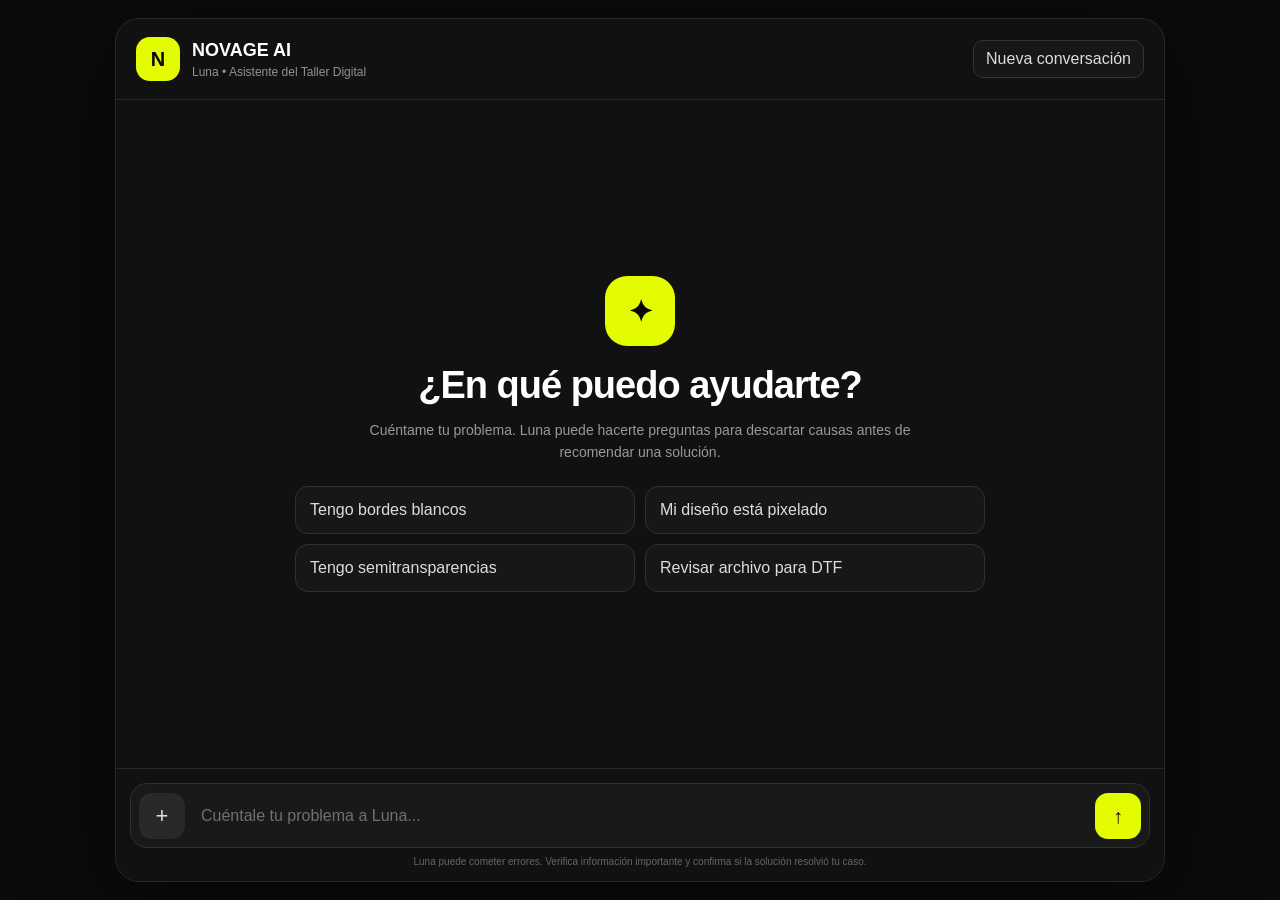
==== commit 07125ed5: "Update index.html" ====
--- a/ai/index.html
+++ b/ai/index.html
@@ -1,2009 +1,713 @@
 <!DOCTYPE html>
 <html lang="es">
 <head>
-
-  <meta charset="UTF-8">
-
-  <meta
-    name="viewport"
-    content="width=device-width, initial-scale=1.0"
-  >
-
+  <meta charset="UTF-8" />
+  <meta name="viewport" content="width=device-width, initial-scale=1.0" />
   <title>NOVAGE AI</title>
-
   <style>
-
-    * {
-      box-sizing: border-box;
-    }
-
-    html,
-    body {
+    * { box-sizing: border-box; }
+    html, body {
       margin: 0;
       width: 100%;
       min-height: 100%;
-
-      font-family:
-        Inter,
-        Arial,
-        Helvetica,
-        sans-serif;
-
+      font-family: Inter, Arial, Helvetica, sans-serif;
       background: #0b0b0b;
-      color: #ffffff;
-    }
-
-    body {
-      min-height: 100vh;
-
-      display: flex;
-      justify-content: center;
-
-      padding: 20px;
-    }
-
-    button,
+      color: #fff;
+    }
+    body { min-height: 100vh; display: flex; justify-content: center; padding: 18px; }
+    button, textarea { font: inherit; }
+    .app {
+      width: 100%; max-width: 1050px; height: calc(100vh - 36px);
+      display: flex; flex-direction: column; overflow: hidden;
+      background: #111; border: 1px solid #292929; border-radius: 24px;
+      box-shadow: 0 25px 90px rgba(0,0,0,.45);
+    }
+    .header {
+      padding: 18px 20px; border-bottom: 1px solid #292929;
+      display: flex; align-items: center; justify-content: space-between; gap: 16px;
+    }
+    .brand { display: flex; align-items: center; gap: 12px; }
+    .logo {
+      width: 44px; height: 44px; border-radius: 14px;
+      display: flex; align-items: center; justify-content: center;
+      background: #e3fc02; color: #090909; font-size: 20px; font-weight: 900;
+    }
+    .brand h1 { margin: 0; font-size: 18px; font-weight: 800; }
+    .brand p { margin: 4px 0 0; color: #929292; font-size: 12px; }
+    .small-button {
+      border: 1px solid #343434; background: #171717; color: #ddd;
+      padding: 9px 12px; border-radius: 10px; cursor: pointer; transition: .2s ease;
+    }
+    .small-button:hover { border-color: #e3fc02; color: #fff; }
+    .chat { flex: 1; overflow-y: auto; padding: 24px; scroll-behavior: smooth; }
+    .welcome { min-height: 100%; display: flex; align-items: center; justify-content: center; }
+    .welcome-inner { width: 100%; max-width: 690px; text-align: center; }
+    .welcome-icon {
+      width: 70px; height: 70px; margin: 0 auto 18px; border-radius: 22px;
+      display: flex; align-items: center; justify-content: center;
+      background: #e3fc02; color: #090909; font-size: 30px; font-weight: 900;
+    }
+    .welcome h2 { margin: 0; font-size: clamp(28px,4vw,38px); letter-spacing: -1px; }
+    .welcome p { margin: 12px auto 22px; max-width: 590px; color: #999; font-size: 14px; line-height: 1.6; }
+    .suggestions { display: grid; grid-template-columns: repeat(2,1fr); gap: 10px; }
+    .suggestion {
+      border: 1px solid #303030; background: #171717; color: #ddd;
+      padding: 14px; border-radius: 13px; cursor: pointer; text-align: left; transition: .2s ease;
+    }
+    .suggestion:hover { border-color: #e3fc02; color: #fff; transform: translateY(-1px); }
+    .message-row { width: 100%; display: flex; margin-bottom: 18px; }
+    .message-row.user { justify-content: flex-end; }
+    .message-row.ai { justify-content: flex-start; }
+    .message-wrap { max-width: min(80%,760px); }
+    .message {
+      width: 100%; padding: 14px 16px; border-radius: 17px;
+      line-height: 1.65; font-size: 14px; word-break: break-word;
+    }
+    .message.user { background: #e3fc02; color: #090909; border-bottom-right-radius: 5px; }
+    .message.ai { background: #1b1b1b; color: #eee; border: 1px solid #2b2b2b; border-bottom-left-radius: 5px; }
+    .message-image {
+      display: block; width: auto; max-width: 330px; max-height: 360px;
+      margin-bottom: 12px; border-radius: 13px; object-fit: contain;
+      background: #0e0e0e; border: 1px solid #333;
+    }
+    .tool-cards { margin-top: 15px; display: grid; gap: 10px; }
+    .tool-card {
+      display: grid; grid-template-columns: 105px 1fr; gap: 13px; padding: 10px;
+      border: 1px solid #343434; border-radius: 14px; background: #151515;
+    }
+    .tool-card-image { width: 105px; height: 85px; object-fit: cover; border-radius: 10px; background: #090909; }
+    .tool-card-content { min-width: 0; display: flex; flex-direction: column; justify-content: center; }
+    .tool-card-title { margin: 0 0 8px; font-size: 14px; font-weight: 750; }
+    .tool-card-actions { display: flex; flex-wrap: wrap; gap: 7px; }
+    .tool-button {
+      display: inline-flex; align-items: center; justify-content: center; text-decoration: none;
+      padding: 8px 10px; border-radius: 9px; font-size: 11px; font-weight: 700; transition: .15s ease;
+    }
+    .tool-button.primary { background: #e3fc02; color: #090909; }
+    .tool-button.secondary { background: #272727; color: #fff; border: 1px solid #3b3b3b; }
+    .tool-button:hover { transform: translateY(-1px); }
+    .feedback {
+      margin-top: 9px; padding: 10px 12px; background: #141414;
+      border: 1px solid #2c2c2c; border-radius: 12px;
+    }
+    .feedback-question { color: #bdbdbd; font-size: 12px; margin-bottom: 8px; }
+    .feedback-actions { display: flex; flex-wrap: wrap; gap: 7px; }
+    .feedback-btn {
+      border: 1px solid #383838; background: #202020; color: #eee;
+      padding: 8px 10px; border-radius: 9px; cursor: pointer; font-size: 12px;
+    }
+    .feedback-btn:hover { border-color: #e3fc02; }
+    .feedback-btn:disabled { opacity: .5; cursor: default; }
+    .feedback-status { color: #a7a7a7; font-size: 11px; line-height: 1.4; }
+    .feedback-status.success { color: #e3fc02; }
+    .typing { display: flex; align-items: center; gap: 5px; height: 20px; }
+    .typing span { width: 6px; height: 6px; border-radius: 50%; background: #e3fc02; animation: bounce 1.1s infinite; }
+    .typing span:nth-child(2) { animation-delay: .15s; }
+    .typing span:nth-child(3) { animation-delay: .3s; }
+    @keyframes bounce { 0%,80%,100% { opacity:.3; transform:translateY(0); } 40% { opacity:1; transform:translateY(-4px); } }
+    .composer-area { padding: 14px; border-top: 1px solid #292929; background: #111; }
+    .image-preview { display: none; position: relative; width: fit-content; margin-bottom: 10px; }
+    .image-preview img { width: 95px; height: 95px; object-fit: cover; border-radius: 12px; border: 1px solid #333; background: #090909; }
+    .remove-image {
+      position: absolute; right: -7px; top: -7px; width: 24px; height: 24px;
+      border: 0; border-radius: 50%; background: #e3fc02; color: #000; font-weight: 900; cursor: pointer;
+    }
+    .composer {
+      display: flex; align-items: flex-end; gap: 8px; padding: 8px;
+      background: #191919; border: 1px solid #303030; border-radius: 17px; transition: border-color .2s ease;
+    }
+    .composer:focus-within { border-color: #697300; }
     textarea {
-      font: inherit;
-    }
-
-    .app {
-      width: 100%;
-      max-width: 1050px;
-
-      height:
-        calc(100vh - 40px);
-
-      display: flex;
-      flex-direction: column;
-
-      background: #111111;
-
-      border:
-        1px solid #292929;
-
-      border-radius: 24px;
-
-      overflow: hidden;
-
-      box-shadow:
-        0 25px 90px
-        rgba(
-          0,
-          0,
-          0,
-          .45
-        );
-    }
-
-    .header {
-      padding:
-        18px 20px;
-
-      border-bottom:
-        1px solid #292929;
-
-      display: flex;
-      align-items: center;
-      justify-content:
-        space-between;
-
-      gap: 20px;
-    }
-
-    .brand {
-      display: flex;
-      align-items: center;
-
-      gap: 12px;
-    }
-
-    .logo {
-      width: 44px;
-      height: 44px;
-
-      border-radius: 14px;
-
-      display: flex;
-      justify-content: center;
-      align-items: center;
-
-      background: #e3fc02;
-      color: #090909;
-
-      font-size: 20px;
-      font-weight: 900;
-    }
-
-    .brand h1 {
-      margin: 0;
-
-      font-size: 18px;
-      font-weight: 800;
-    }
-
-    .brand p {
-      margin:
-        4px 0 0;
-
-      color: #929292;
-
-      font-size: 12px;
-    }
-
-    .header-actions {
-      display: flex;
-      align-items: center;
-
-      gap: 8px;
-    }
-
-    .small-button {
-      border:
-        1px solid #343434;
-
-      background: #171717;
-      color: #dddddd;
-
-      padding:
-        9px 12px;
-
-      border-radius: 10px;
-
-      cursor: pointer;
-
-      transition:
-        .2s ease;
-    }
-
-    .small-button:hover {
-      border-color:
-        #e3fc02;
-
-      color: white;
-    }
-
-    .chat {
-      flex: 1;
-
-      overflow-y: auto;
-
-      padding: 24px;
-
-      scroll-behavior:
-        smooth;
-    }
-
-    .welcome {
-      min-height: 100%;
-
-      display: flex;
-      justify-content: center;
-      align-items: center;
-    }
-
-    .welcome-inner {
-      width: 100%;
-      max-width: 690px;
-
-      text-align: center;
-    }
-
-    .welcome-icon {
-      width: 70px;
-      height: 70px;
-
-      margin:
-        0 auto 18px;
-
-      border-radius: 22px;
-
-      display: flex;
-      justify-content: center;
-      align-items: center;
-
-      background: #e3fc02;
-      color: #090909;
-
-      font-size: 30px;
-      font-weight: 900;
-    }
-
-    .welcome h2 {
-      margin: 0;
-
-      font-size:
-        clamp(
-          28px,
-          4vw,
-          38px
-        );
-
-      letter-spacing:
-        -1px;
-    }
-
-    .welcome p {
-      margin:
-        12px auto 22px;
-
-      max-width: 580px;
-
-      color: #999999;
-
-      font-size: 14px;
-      line-height: 1.6;
-    }
-
-    .suggestions {
-      display: grid;
-
-      grid-template-columns:
-        repeat(2, 1fr);
-
-      gap: 10px;
-    }
-
-    .suggestion {
-      border:
-        1px solid #303030;
-
-      background: #171717;
-      color: #dddddd;
-
-      padding: 14px;
-
-      border-radius: 13px;
-
-      cursor: pointer;
-
-      text-align: left;
-
-      transition:
-        .2s ease;
-    }
-
-    .suggestion:hover {
-      border-color:
-        #e3fc02;
-
-      transform:
-        translateY(-1px);
-
-      color: white;
-    }
-
-    .message-row {
-      width: 100%;
-
-      display: flex;
-
-      margin-bottom: 18px;
-    }
-
-    .message-row.user {
-      justify-content:
-        flex-end;
-    }
-
-    .message-row.ai {
-      justify-content:
-        flex-start;
-    }
-
-    .message {
-      max-width:
-        min(
-          78%,
-          720px
-        );
-
-      padding:
-        14px 16px;
-
-      border-radius: 17px;
-
-      line-height: 1.65;
-      font-size: 14px;
-
-      word-break:
-        break-word;
-    }
-
-    .message.user {
-      background:
-        #e3fc02;
-
-      color:
-        #090909;
-
-      border-bottom-right-radius:
-        5px;
-    }
-
-    .message.ai {
-      background:
-        #1b1b1b;
-
-      color:
-        #eeeeee;
-
-      border:
-        1px solid #2b2b2b;
-
-      border-bottom-left-radius:
-        5px;
-    }
-
-    .message-image {
-      display: block;
-
-      width: auto;
-      max-width: 300px;
-      max-height: 340px;
-
-      margin-bottom: 12px;
-
-      border-radius: 13px;
-
-      object-fit: contain;
-
-      background: #0e0e0e;
-
-      border:
-        1px solid #333333;
-    }
-
-    .tool-cards {
-      margin-top: 15px;
-
-      display: grid;
-
-      gap: 10px;
-    }
-
-    .tool-card {
-      display: grid;
-
-      grid-template-columns:
-        105px 1fr;
-
-      gap: 13px;
-
-      padding: 10px;
-
-      border:
-        1px solid #343434;
-
-      border-radius: 14px;
-
-      background: #151515;
-    }
-
-    .tool-card-image {
-      width: 105px;
-      height: 85px;
-
-      object-fit: cover;
-
-      border-radius: 10px;
-
-      background: #090909;
-    }
-
-    .tool-card-content {
-      min-width: 0;
-
-      display: flex;
-      flex-direction: column;
-
-      justify-content: center;
-    }
-
-    .tool-card-title {
-      margin:
-        0 0 8px;
-
-      font-size: 14px;
-      font-weight: 750;
-    }
-
-    .tool-card-actions {
-      display: flex;
-      flex-wrap: wrap;
-
-      gap: 7px;
-    }
-
-    .tool-button {
-      display: inline-flex;
-      align-items: center;
-      justify-content: center;
-
-      text-decoration: none;
-
-      padding:
-        8px 10px;
-
-      border-radius: 9px;
-
-      font-size: 11px;
-      font-weight: 700;
-
-      transition:
-        .15s ease;
-    }
-
-    .tool-button.primary {
-      background:
-        #e3fc02;
-
-      color:
-        #090909;
-    }
-
-    .tool-button.secondary {
-      background:
-        #272727;
-
-      color:
-        white;
-
-      border:
-        1px solid #3b3b3b;
-    }
-
-    .tool-button:hover {
-      transform:
-        translateY(-1px);
-    }
-
-    .typing {
-      display: flex;
-
-      align-items: center;
-
-      gap: 5px;
-
-      height: 20px;
-    }
-
-    .typing span {
-      width: 6px;
-      height: 6px;
-
-      border-radius: 50%;
-
-      background:
-        #e3fc02;
-
-      animation:
-        bounce 1.1s infinite;
-    }
-
-    .typing span:nth-child(2) {
-      animation-delay:
-        .15s;
-    }
-
-    .typing span:nth-child(3) {
-      animation-delay:
-        .3s;
-    }
-
-    @keyframes bounce {
-
-      0%,
-      80%,
-      100% {
-        opacity: .3;
-
-        transform:
-          translateY(0);
-      }
-
-      40% {
-        opacity: 1;
-
-        transform:
-          translateY(-4px);
-      }
-
-    }
-
-    .composer-area {
-      padding: 14px;
-
-      border-top:
-        1px solid #292929;
-
-      background:
-        #111111;
-    }
-
-    .image-preview {
-      display: none;
-
-      position: relative;
-
-      width: fit-content;
-
-      margin-bottom: 10px;
-    }
-
-    .image-preview img {
-      width: 95px;
-      height: 95px;
-
-      object-fit: cover;
-
-      border-radius: 12px;
-
-      border:
-        1px solid #333333;
-
-      background:
-        #090909;
-    }
-
-    .remove-image {
-      position: absolute;
-
-      right: -7px;
-      top: -7px;
-
-      width: 24px;
-      height: 24px;
-
-      border: 0;
-      border-radius: 50%;
-
-      background:
-        #e3fc02;
-
-      color:
-        #000000;
-
-      font-weight: 900;
-
-      cursor: pointer;
-    }
-
-    .composer {
-      display: flex;
-      align-items:
-        flex-end;
-
-      gap: 8px;
-
-      padding: 8px;
-
-      background:
-        #191919;
-
-      border:
-        1px solid #303030;
-
-      border-radius: 17px;
-
-      transition:
-        border-color .2s ease;
-    }
-
-    .composer:focus-within {
-      border-color:
-        #697300;
-    }
-
-    textarea {
-      flex: 1;
-
-      min-height: 46px;
-      max-height: 150px;
-
-      resize: none;
-
-      background:
-        transparent;
-
-      color:
-        white;
-
-      border: 0;
-      outline: 0;
-
-      padding:
-        12px 8px;
-
-      line-height: 1.45;
-    }
-
-    textarea::placeholder {
-      color:
-        #707070;
-    }
-
-    .icon-button,
-    .send {
-      width: 46px;
-      height: 46px;
-
-      flex-shrink: 0;
-
-      border: 0;
-
-      border-radius: 13px;
-
-      cursor: pointer;
-    }
-
-    .icon-button {
-      background:
-        #292929;
-
-      color:
-        #dddddd;
-
-      font-size: 22px;
-    }
-
-    .icon-button:hover {
-      background:
-        #353535;
-    }
-
-    .send {
-      background:
-        #e3fc02;
-
-      color:
-        #090909;
-
-      font-size: 20px;
-      font-weight: 900;
-    }
-
-    .send:disabled {
-      opacity: .4;
-
-      cursor:
-        not-allowed;
-    }
-
-    .footer-text {
-      text-align: center;
-
-      color:
-        #666666;
-
-      font-size: 10px;
-
-      padding-top: 8px;
-    }
-
-    @media (
-      max-width: 700px
-    ) {
-
-      body {
-        padding: 0;
-      }
-
-      .app {
-        height: 100vh;
-
-        border: 0;
-        border-radius: 0;
-      }
-
-      .header {
-        padding: 14px;
-      }
-
-      .small-button {
-        padding:
-          8px 9px;
-
-        font-size: 11px;
-      }
-
-      .chat {
-        padding:
-          16px 12px;
-      }
-
-      .suggestions {
-        grid-template-columns:
-          1fr;
-      }
-
-      .message {
-        max-width: 90%;
-      }
-
-      .tool-card {
-        grid-template-columns:
-          85px 1fr;
-      }
-
-      .tool-card-image {
-        width: 85px;
-        height: 75px;
-      }
-
-      .composer-area {
-        padding: 10px;
-      }
-
-    }
-
+      flex: 1; min-height: 46px; max-height: 150px; resize: none;
+      background: transparent; color: #fff; border: 0; outline: 0; padding: 12px 8px; line-height: 1.45;
+    }
+    textarea::placeholder { color: #707070; }
+    .icon-button, .send { width: 46px; height: 46px; flex-shrink: 0; border: 0; border-radius: 13px; cursor: pointer; }
+    .icon-button { background: #292929; color: #ddd; font-size: 22px; }
+    .icon-button:hover { background: #353535; }
+    .send { background: #e3fc02; color: #090909; font-size: 20px; font-weight: 900; }
+    .send:disabled { opacity: .4; cursor: not-allowed; }
+    .footer-text { text-align: center; color: #666; font-size: 10px; padding-top: 8px; }
+    @media (max-width: 700px) {
+      body { padding: 0; }
+      .app { height: 100vh; border: 0; border-radius: 0; }
+      .header { padding: 14px; }
+      .small-button { padding: 8px 9px; font-size: 11px; }
+      .chat { padding: 16px 12px; }
+      .suggestions { grid-template-columns: 1fr; }
+      .message-wrap { max-width: 92%; }
+      .tool-card { grid-template-columns: 85px 1fr; }
+      .tool-card-image { width: 85px; height: 75px; }
+      .composer-area { padding: 10px; }
+    }
   </style>
-
 </head>
-
 <body>
-
 <main class="app">
-
   <header class="header">
-
     <div class="brand">
-
-      <div class="logo">
-        N
+      <div class="logo">N</div>
+      <div>
+        <h1>NOVAGE AI</h1>
+        <p>Luna • Asistente del Taller Digital</p>
       </div>
-
-      <div>
-
-        <h1>
-          NOVAGE AI
-        </h1>
-
-        <p>
-          Asistente del Taller Digital
-        </p>
-
+    </div>
+    <button class="small-button" id="newChat">Nueva conversación</button>
+  </header>
+
+  <section class="chat" id="chat">
+    <div class="welcome" id="welcome">
+      <div class="welcome-inner">
+        <div class="welcome-icon">✦</div>
+        <h2>¿En qué puedo ayudarte?</h2>
+        <p>Cuéntame tu problema. Luna puede hacerte preguntas para descartar causas antes de recomendar una solución.</p>
+        <div class="suggestions">
+          <button class="suggestion" data-message="Mi diseño tiene bordes blancos después de imprimir. Ayúdame a encontrar la causa.">Tengo bordes blancos</button>
+          <button class="suggestion" data-message="Tengo un diseño pixelado. Ayúdame a decidir si debo mejorarlo o vectorizarlo.">Mi diseño está pixelado</button>
+          <button class="suggestion" data-message="Tengo semitransparencias en mi diseño. ¿Cuál es el flujo correcto dentro de NOVAGE?">Tengo semitransparencias</button>
+          <button class="suggestion" data-message="Quiero preparar correctamente mi archivo final antes de mandarlo a imprimir en DTF.">Revisar archivo para DTF</button>
+        </div>
       </div>
-
     </div>
-
-    <div class="header-actions">
-
-      <button
-        class="small-button"
-        id="newChat"
-      >
-        Nueva conversación
-      </button>
-
+  </section>
+
+  <div class="composer-area">
+    <div class="image-preview" id="imagePreview">
+      <img id="previewImg" alt="Diseño seleccionado" />
+      <button class="remove-image" id="removeImage" aria-label="Quitar imagen">×</button>
     </div>
-
-  </header>
-
-  <section
-    class="chat"
-    id="chat"
-  >
-
-    <div
-      class="welcome"
-      id="welcome"
-    >
-
-      <div class="welcome-inner">
-
-        <div class="welcome-icon">
-          ✦
-        </div>
-
-        <h2>
-          ¿En qué puedo ayudarte?
-        </h2>
-
-        <p>
-          Pregunta sobre DTF,
-          herramientas del Taller Digital
-          o sube tu diseño para analizarlo.
-        </p>
-
-        <div class="suggestions">
-
-          <button
-            class="suggestion"
-            data-message="Mi diseño está pixelado, ¿qué herramienta del Taller debería usar?"
-          >
-            Mi diseño está pixelado
-          </button>
-
-          <button
-            class="suggestion"
-            data-message="Mi diseño tiene bordes blancos después de quitar el fondo. ¿Cómo lo corrijo?"
-          >
-            Tengo bordes blancos
-          </button>
-
-          <button
-            class="suggestion"
-            data-message="¿Cómo preparo correctamente un diseño para imprimirlo en DTF?"
-          >
-            Preparar diseño para DTF
-          </button>
-
-          <button
-            class="suggestion"
-            data-message="¿Qué tamaño debería utilizar para mi estampado?"
-          >
-            ¿Qué medidas uso?
-          </button>
-
-        </div>
-
-      </div>
-
+    <div class="composer">
+      <input type="file" id="imageInput" accept="image/png,image/jpeg,image/webp" hidden />
+      <button class="icon-button" id="attachButton" title="Subir diseño" aria-label="Subir diseño">+</button>
+      <textarea id="input" rows="1" placeholder="Cuéntale tu problema a Luna..."></textarea>
+      <button class="send" id="send" aria-label="Enviar">↑</button>
     </div>
-
-  </section>
-
-  <div class="composer-area">
-
-    <div
-      class="image-preview"
-      id="imagePreview"
-    >
-
-      <img
-        id="previewImg"
-        alt="Diseño seleccionado"
-      >
-
-      <button
-        class="remove-image"
-        id="removeImage"
-        aria-label="Quitar imagen"
-      >
-        ×
-      </button>
-
-    </div>
-
-    <div class="composer">
-
-      <input
-        type="file"
-        id="imageInput"
-        accept="image/png,image/jpeg,image/webp"
-        hidden
-      >
-
-      <button
-        class="icon-button"
-        id="attachButton"
-        title="Subir diseño"
-        aria-label="Subir diseño"
-      >
-        +
-      </button>
-
-      <textarea
-        id="input"
-        rows="1"
-        placeholder="Pregúntale algo a NOVAGE AI..."
-      ></textarea>
-
-      <button
-        class="send"
-        id="send"
-        aria-label="Enviar"
-      >
-        ↑
-      </button>
-
-    </div>
-
-    <div class="footer-text">
-      NOVAGE AI puede cometer errores.
-      Verifica información importante.
-    </div>
-
+    <div class="footer-text">Luna puede cometer errores. Verifica información importante y confirma si la solución resolvió tu caso.</div>
   </div>
-
 </main>
 
 <script>
-
-const chat =
-  document.getElementById(
-    "chat"
-  );
-
-const input =
-  document.getElementById(
-    "input"
-  );
-
-const sendButton =
-  document.getElementById(
-    "send"
-  );
-
-const imageInput =
-  document.getElementById(
-    "imageInput"
-  );
-
-const attachButton =
-  document.getElementById(
-    "attachButton"
-  );
-
-const imagePreview =
-  document.getElementById(
-    "imagePreview"
-  );
-
-const previewImg =
-  document.getElementById(
-    "previewImg"
-  );
-
-const removeImage =
-  document.getElementById(
-    "removeImage"
-  );
-
-const newChat =
-  document.getElementById(
-    "newChat"
-  );
-
-let previousResponseId =
-  sessionStorage.getItem(
-    "novage_previous_response"
-  ) || null;
-
+const chat = document.getElementById("chat");
+const input = document.getElementById("input");
+const sendButton = document.getElementById("send");
+const imageInput = document.getElementById("imageInput");
+const attachButton = document.getElementById("attachButton");
+const imagePreview = document.getElementById("imagePreview");
+const previewImg = document.getElementById("previewImg");
+const removeImage = document.getElementById("removeImage");
+const newChat = document.getElementById("newChat");
+
+let previousResponseId = sessionStorage.getItem("novage_previous_response") || null;
 let selectedImage = null;
 let enviando = false;
+let conversation = loadJSON("novage_conversation", []);
+let feedbackDone = new Set(loadJSON("novage_feedback_done", []));
 
 const NOVAGE_TOOLS = {
-
   "Guía del Taller Digital": {
-    url:
-      "https://novage.store/pages/guia-del-taller-digital",
-
-    image:
-      "https://cdn.shopify.com/s/files/1/0919/8462/5952/files/guia_dtf.png?v=1777319095",
-
-    video:
-      "https://www.tiktok.com/@alexis_nvg/video/7651803380716752149"
-  },
-
+    url: "https://novage.store/pages/guia-del-taller-digital",
+    image: "https://cdn.shopify.com/s/files/1/0919/8462/5952/files/guia_dtf.png?v=1777319095",
+    video: "https://www.tiktok.com/@alexis_nvg/video/7651803380716752149"
+  },
   "Mejorador con IA": {
-    url:
-      "https://novage.store/pages/mejorador-con-ia",
-
-    image:
-      "https://cdn.shopify.com/s/files/1/0919/8462/5952/files/Mejoradores_de_Imagen.png?v=1784443689"
-  },
-
+    url: "https://novage.store/pages/mejorador-con-ia",
+    image: "https://cdn.shopify.com/s/files/1/0919/8462/5952/files/Mejoradores_de_Imagen.png?v=1784443689"
+  },
   "Mejorador NOVAGE": {
-    url:
-      "https://novage.store/pages/mejorador-novage",
-
-    image:
-      "https://cdn.shopify.com/s/files/1/0919/8462/5952/files/Mejoradores_de_Imagen.png?v=1784443689"
-  },
-
+    url: "https://novage.store/pages/mejorador-novage",
+    image: "https://cdn.shopify.com/s/files/1/0919/8462/5952/files/Mejoradores_de_Imagen.png?v=1784443689"
+  },
   "Eliminador de Fondos": {
-    url:
-      "https://novage.store/pages/eliminador-de-fondos",
-
-    image:
-      "https://cdn.shopify.com/s/files/1/0919/8462/5952/files/eliminador_de_fondos.png?v=1777319093",
-
-    video:
-      "https://www.tiktok.com/@alexis_nvg/video/7588683520378178836"
-  },
-
+    url: "https://novage.store/pages/eliminador-de-fondos",
+    image: "https://cdn.shopify.com/s/files/1/0919/8462/5952/files/eliminador_de_fondos.png?v=1777319093",
+    video: "https://www.tiktok.com/@alexis_nvg/video/7588683520378178836"
+  },
   "Semitonos": {
-    url:
-      "https://novage.store/pages/semitonos",
-
-    image:
-      "https://cdn.shopify.com/s/files/1/0919/8462/5952/files/semitonos.png?v=1777319094",
-
-    video:
-      "https://www.tiktok.com/@alexis_nvg/video/7650679999514676500"
-  },
-
+    url: "https://novage.store/pages/semitonos",
+    image: "https://cdn.shopify.com/s/files/1/0919/8462/5952/files/semitonos.png?v=1777319094",
+    video: "https://www.tiktok.com/@alexis_nvg/video/7650679999514676500"
+  },
   "Semitransparencias": {
-    url:
-      "https://novage.store/pages/semitransparencias",
-
-    image:
-      "https://cdn.shopify.com/s/files/1/0919/8462/5952/files/semitransparencias.png?v=1777319094",
-
-    video:
-      "https://www.tiktok.com/@alexis_nvg/video/7586838282416196884"
-  },
-
+    url: "https://novage.store/pages/semitransparencias",
+    image: "https://cdn.shopify.com/s/files/1/0919/8462/5952/files/semitransparencias.png?v=1777319094",
+    video: "https://www.tiktok.com/@alexis_nvg/video/7586838282416196884"
+  },
   "Contraer Bordes": {
-    url:
-      "https://novage.store/pages/reducir-bordes",
-
-    image:
-      "https://cdn.shopify.com/s/files/1/0919/8462/5952/files/bordes_blancos.png?v=1777319093"
-  },
-
+    url: "https://novage.store/pages/reducir-bordes",
+    image: "https://cdn.shopify.com/s/files/1/0919/8462/5952/files/bordes_blancos.png?v=1777319093"
+  },
   "Redimensionador": {
-    url:
-      "https://novage.store/pages/redimensionar",
-
-    image:
-      "https://cdn.shopify.com/s/files/1/0919/8462/5952/files/escalador.png?v=1777319093"
-  },
-
+    url: "https://novage.store/pages/redimensionar",
+    image: "https://cdn.shopify.com/s/files/1/0919/8462/5952/files/escalador.png?v=1777319093"
+  },
   "Armador de Plantilla DTF": {
-    url:
-      "https://novage.store/pages/armar-plantilla-dtf",
-
-    image:
-      "https://cdn.shopify.com/s/files/1/0919/8462/5952/files/armador_de_plantilla.png?v=1777319093",
-
-    video:
-      "https://www.tiktok.com/@alexis_nvg/video/7646611040980962580"
-  },
-
+    url: "https://novage.store/pages/armar-plantilla-dtf",
+    image: "https://cdn.shopify.com/s/files/1/0919/8462/5952/files/armador_de_plantilla.png?v=1777319093",
+    video: "https://www.tiktok.com/@alexis_nvg/video/7646611040980962580"
+  },
   "Mockups": {
-    url:
-      "https://novage.store/pages/mockups",
-
-    image:
-      "https://cdn.shopify.com/s/files/1/0919/8462/5952/files/mockups.png?v=1777319093",
-
-    video:
-      "https://www.tiktok.com/@alexis_nvg/video/7577566917402152199"
-  },
-
+    url: "https://novage.store/pages/mockups",
+    image: "https://cdn.shopify.com/s/files/1/0919/8462/5952/files/mockups.png?v=1777319093",
+    video: "https://www.tiktok.com/@alexis_nvg/video/7577566917402152199"
+  },
   "Pedrería": {
-    url:
-      "https://novage.store/pages/pedreria",
-
-    image:
-      "https://cdn.shopify.com/s/files/1/0919/8462/5952/files/pedreria.png?v=1777319092",
-
-    video:
-      "https://www.tiktok.com/@alexis_nvg/video/7600942381835341076"
-  },
-
+    url: "https://novage.store/pages/pedreria",
+    image: "https://cdn.shopify.com/s/files/1/0919/8462/5952/files/pedreria.png?v=1777319092",
+    video: "https://www.tiktok.com/@alexis_nvg/video/7600942381835341076"
+  },
   "Calculadora de Precios": {
-    url:
-      "https://novage.store/pages/calculadora",
-
-    image:
-      "https://cdn.shopify.com/s/files/1/0919/8462/5952/files/precios.png?v=1777319093",
-
-    video:
-      "https://www.tiktok.com/@alexis_nvg/video/7572012783076773128"
-  },
-
+    url: "https://novage.store/pages/calculadora",
+    image: "https://cdn.shopify.com/s/files/1/0919/8462/5952/files/precios.png?v=1777319093",
+    video: "https://www.tiktok.com/@alexis_nvg/video/7572012783076773128"
+  },
   "Escáner DTF": {
-    url:
-      "https://novage.store/pages/escaner-dtf",
-
-    image:
-      "https://cdn.shopify.com/s/files/1/0919/8462/5952/files/escaner_dtf.png?v=1777319093",
-
-    video:
-      "https://www.tiktok.com/@alexis_nvg/video/7624449121830866196"
-  },
-
+    url: "https://novage.store/pages/escaner-dtf",
+    image: "https://cdn.shopify.com/s/files/1/0919/8462/5952/files/escaner_dtf.png?v=1777319093",
+    video: "https://www.tiktok.com/@alexis_nvg/video/7624449121830866196"
+  },
   "DTF + Pedrería": {
-    url:
-      "https://novage.store/pages/dtf-con-pedreria",
-
-    image:
-      "https://cdn.shopify.com/s/files/1/0919/8462/5952/files/HERRAMIENTAS_IMAGENES.png?v=1777613328",
-
-    video:
-      "https://www.tiktok.com/@alexis_nvg/video/7645836367422868757"
-  },
-
+    url: "https://novage.store/pages/dtf-con-pedreria",
+    image: "https://cdn.shopify.com/s/files/1/0919/8462/5952/files/HERRAMIENTAS_IMAGENES.png?v=1777613328",
+    video: "https://www.tiktok.com/@alexis_nvg/video/7645836367422868757"
+  },
   "Conversor de Archivos": {
-    url:
-      "https://novage.store/pages/conversor-de-archivos",
-
-    image:
-      "https://cdn.shopify.com/s/files/1/0919/8462/5952/files/HERRAMIENTAS_IMAGENES_1.png?v=1777613648"
-  },
-
+    url: "https://novage.store/pages/conversor-de-archivos",
+    image: "https://cdn.shopify.com/s/files/1/0919/8462/5952/files/HERRAMIENTAS_IMAGENES_1.png?v=1777613648"
+  },
   "Guía de Medidas": {
-    url:
-      "https://novage.store/pages/guia-de-medidas",
-
-    image:
-      "https://cdn.shopify.com/s/files/1/0919/8462/5952/files/HERRAMIENTAS_IMAGENES_2.png?v=1778226626",
-
-    video:
-      "https://www.tiktok.com/@alexis_nvg/video/7637688530319281428"
-  },
-
+    url: "https://novage.store/pages/guia-de-medidas",
+    image: "https://cdn.shopify.com/s/files/1/0919/8462/5952/files/HERRAMIENTAS_IMAGENES_2.png?v=1778226626",
+    video: "https://www.tiktok.com/@alexis_nvg/video/7637688530319281428"
+  },
   "DTF con Vinil": {
-    url:
-      "https://novage.store/pages/dtf-con-vinil",
-
-    image:
-      "https://cdn.shopify.com/s/files/1/0919/8462/5952/files/HERRAMIENTAS_IMAGENES_3.png?v=1778877357",
-
-    video:
-      "https://www.tiktok.com/@alexis_nvg/video/7644355381778566421"
-  },
-
+    url: "https://novage.store/pages/dtf-con-vinil",
+    image: "https://cdn.shopify.com/s/files/1/0919/8462/5952/files/HERRAMIENTAS_IMAGENES_3.png?v=1778877357",
+    video: "https://www.tiktok.com/@alexis_nvg/video/7644355381778566421"
+  },
   "Marcos Grunge": {
-    url:
-      "https://novage.store/pages/marcos-grunge",
-
-    image:
-      "https://cdn.shopify.com/s/files/1/0919/8462/5952/files/HERRAMIENTAS_IMAGENES_3_7211c62c-1d7c-4edc-860c-d33286e6d49b.png?v=1778955861",
-
-    video:
-      "https://www.tiktok.com/@alexis_nvg/video/7643252289372966164"
-  },
-
+    url: "https://novage.store/pages/marcos-grunge",
+    image: "https://cdn.shopify.com/s/files/1/0919/8462/5952/files/HERRAMIENTAS_IMAGENES_3_7211c62c-1d7c-4edc-860c-d33286e6d49b.png?v=1778955861",
+    video: "https://www.tiktok.com/@alexis_nvg/video/7643252289372966164"
+  },
   "Vectorizador NOVAGE": {
-    url:
-      "https://novage.store/pages/vectorizador",
-
-    image:
-      "https://cdn.shopify.com/s/files/1/0919/8462/5952/files/Vectorizador_Imagen.png?v=1784442724"
-  },
-
+    url: "https://novage.store/pages/vectorizador",
+    image: "https://cdn.shopify.com/s/files/1/0919/8462/5952/files/Vectorizador_Imagen.png?v=1784442724"
+  },
   "Semitonos Fáciles": {
-    url:
-      "https://novage.store/pages/semitono-facil",
-
-    image:
-      "https://cdn.shopify.com/s/files/1/0919/8462/5952/files/semitonos_faciles-taller.png?v=1787782612"
-  }
-
+    url: "https://novage.store/pages/semitono-facil",
+    image: "https://cdn.shopify.com/s/files/1/0919/8462/5952/files/semitonos_faciles-taller.png?v=1787782612"
+  }
 };
 
-function esconderWelcome() {
-
-  document
-    .getElementById(
-      "welcome"
-    )
-    ?.remove();
-
-}
+function loadJSON(key, fallback) {
+  try {
+    const value = JSON.parse(sessionStorage.getItem(key));
+    return value ?? fallback;
+  } catch {
+    return fallback;
+  }
+}
+
+function saveConversation() {
+  sessionStorage.setItem("novage_conversation", JSON.stringify(conversation.slice(-30)));
+}
+
+function saveFeedbackDone() {
+  sessionStorage.setItem("novage_feedback_done", JSON.stringify([...feedbackDone]));
+}
+
+function esconderWelcome() { document.getElementById("welcome")?.remove(); }
 
 function escapeHTML(text) {
-
-  const div =
-    document.createElement(
-      "div"
-    );
-
-  div.textContent =
-    text;
-
+  const div = document.createElement("div");
+  div.textContent = text;
   return div.innerHTML;
-
-}
-
-function detectarHerramientas(
-  texto
-) {
-
-  const regex =
-    /\[HERRAMIENTA:\s*([^\]]+)\]/gi;
-
+}
+
+function detectarHerramientas(texto) {
+  const regex = /\[HERRAMIENTA:\s*([^\]]+)\]/gi;
   const nombres = [];
-
   let match;
-
-  while (
-    (
-      match =
-        regex.exec(texto)
-    ) !== null
-  ) {
-
-    const nombre =
-      match[1].trim();
-
-    if (
-      NOVAGE_TOOLS[nombre] &&
-      !nombres.includes(
-        nombre
-      )
-    ) {
-
-      nombres.push(
-        nombre
-      );
-
-    }
-
-  }
-
+  while ((match = regex.exec(texto)) !== null) {
+    const nombre = match[1].trim();
+    if (NOVAGE_TOOLS[nombre] && !nombres.includes(nombre)) nombres.push(nombre);
+  }
   return nombres;
-
-}
-
-function limpiarMarcadores(
-  texto
-) {
-
+}
+
+function detectarEstado(texto) {
+  const match = texto.match(/\[ESTADO:\s*(PREGUNTA|SOLUCION)\]/i);
+  return match ? match[1].toUpperCase() : null;
+}
+
+function limpiarMarcadores(texto) {
   return texto
-    .replace(
-      /\[HERRAMIENTA:\s*[^\]]+\]/gi,
-      ""
-    )
+    .replace(/\[HERRAMIENTA:\s*[^\]]+\]/gi, "")
+    .replace(/\[ESTADO:\s*(?:PREGUNTA|SOLUCION)\]/gi, "")
     .trim();
-
-}
-
-function formatoTexto(
-  texto
-) {
-
-  let seguro =
-    escapeHTML(texto);
-
-  seguro =
-    seguro.replace(
-      /\*\*(.*?)\*\*/g,
-      "<strong>$1</strong>"
-    );
-
-  seguro =
-    seguro.replace(
-      /\n/g,
-      "<br>"
-    );
-
-  return seguro;
-
-}
-
-function crearTarjetaHerramienta(
-  nombre
-) {
-
-  const tool =
-    NOVAGE_TOOLS[nombre];
-
-  if (!tool) {
-    return null;
-  }
-
-  const card =
-    document.createElement(
-      "div"
-    );
-
-  card.className =
-    "tool-card";
-
-  const image =
-    document.createElement(
-      "img"
-    );
-
-  image.className =
-    "tool-card-image";
-
-  image.src =
-    tool.image;
-
-  image.alt =
-    nombre;
-
-  card.appendChild(
-    image
-  );
-
-  const content =
-    document.createElement(
-      "div"
-    );
-
-  content.className =
-    "tool-card-content";
-
-  const title =
-    document.createElement(
-      "div"
-    );
-
-  title.className =
-    "tool-card-title";
-
-  title.textContent =
-    nombre;
-
-  content.appendChild(
-    title
-  );
-
-  const actions =
-    document.createElement(
-      "div"
-    );
-
-  actions.className =
-    "tool-card-actions";
-
-  const open =
-    document.createElement(
-      "a"
-    );
-
-  open.href =
-    tool.url;
-
-  open.target =
-    "_blank";
-
-  open.rel =
-    "noopener noreferrer";
-
-  open.className =
-    "tool-button primary";
-
-  open.textContent =
-    "Abrir herramienta";
-
-  actions.appendChild(
-    open
-  );
+}
+
+function formatoTexto(texto) {
+  return escapeHTML(texto)
+    .replace(/\*\*(.*?)\*\*/g, "<strong>$1</strong>")
+    .replace(/\n/g, "<br>");
+}
+
+function crearTarjetaHerramienta(nombre) {
+  const tool = NOVAGE_TOOLS[nombre];
+  if (!tool) return null;
+
+  const card = document.createElement("div");
+  card.className = "tool-card";
+
+  const image = document.createElement("img");
+  image.className = "tool-card-image";
+  image.src = tool.image;
+  image.alt = nombre;
+  card.appendChild(image);
+
+  const content = document.createElement("div");
+  content.className = "tool-card-content";
+
+  const title = document.createElement("div");
+  title.className = "tool-card-title";
+  title.textContent = nombre;
+  content.appendChild(title);
+
+  const actions = document.createElement("div");
+  actions.className = "tool-card-actions";
+
+  const open = document.createElement("a");
+  open.href = tool.url;
+  open.target = "_blank";
+  open.rel = "noopener noreferrer";
+  open.className = "tool-button primary";
+  open.textContent = "Abrir herramienta";
+  actions.appendChild(open);
 
   if (tool.video) {
-
-    const tutorial =
-      document.createElement(
-        "a"
-      );
-
-    tutorial.href =
-      tool.video;
-
-    tutorial.target =
-      "_blank";
-
-    tutorial.rel =
-      "noopener noreferrer";
-
-    tutorial.className =
-      "tool-button secondary";
-
-    tutorial.textContent =
-      "Ver tutorial";
-
-    actions.appendChild(
-      tutorial
-    );
-
-  }
-
-  content.appendChild(
-    actions
-  );
-
-  card.appendChild(
-    content
-  );
-
+    const tutorial = document.createElement("a");
+    tutorial.href = tool.video;
+    tutorial.target = "_blank";
+    tutorial.rel = "noopener noreferrer";
+    tutorial.className = "tool-button secondary";
+    tutorial.textContent = "Ver tutorial";
+    actions.appendChild(tutorial);
+  }
+
+  content.appendChild(actions);
+  card.appendChild(content);
   return card;
-
-}
-
-function agregarMensaje(
-  tipo,
-  texto,
-  imagen = null
-) {
-
+}
+
+function getConversationUntil(responseId) {
+  const index = conversation.findIndex((item) => item.role === "assistant" && item.responseId === responseId);
+  if (index === -1) return conversation.slice(-24);
+  return conversation.slice(0, index + 1).slice(-24);
+}
+
+function crearFeedback(responseId) {
+  const box = document.createElement("div");
+  box.className = "feedback";
+
+  if (feedbackDone.has(responseId)) {
+    box.innerHTML = '<div class="feedback-status">Gracias por tu valoración.</div>';
+    return box;
+  }
+
+  const question = document.createElement("div");
+  question.className = "feedback-question";
+  question.textContent = "¿Esto solucionó tu problema?";
+  box.appendChild(question);
+
+  const actions = document.createElement("div");
+  actions.className = "feedback-actions";
+
+  const yes = document.createElement("button");
+  yes.className = "feedback-btn";
+  yes.textContent = "👍 Sí, me ayudó";
+
+  const no = document.createElement("button");
+  no.className = "feedback-btn";
+  no.textContent = "👎 No lo solucionó";
+
+  actions.appendChild(yes);
+  actions.appendChild(no);
+  box.appendChild(actions);
+
+  async function sendFeedback(helpful) {
+    yes.disabled = true;
+    no.disabled = true;
+
+    const status = document.createElement("div");
+    status.className = "feedback-status";
+    status.textContent = helpful ? "Guardando el caso resuelto..." : "Gracias. Luna seguirá diagnosticando.";
+    actions.replaceWith(status);
+
+    try {
+      const response = await fetch("/api/feedback", {
+        method: "POST",
+        headers: { "Content-Type": "application/json" },
+        body: JSON.stringify({
+          helpful,
+          responseId,
+          conversation: getConversationUntil(responseId)
+        })
+      });
+      const data = await response.json();
+
+      feedbackDone.add(responseId);
+      saveFeedbackDone();
+
+      if (!response.ok) throw new Error(data.details || data.error || "No se pudo registrar la valoración.");
+
+      if (helpful) {
+        status.className = "feedback-status success";
+        status.textContent = "✓ Gracias. Este caso quedó guardado como experiencia confirmada para ayudar en problemas similares.";
+      } else {
+        status.textContent = "Gracias. No guardaré esta respuesta como solución. Luna te hará más preguntas.";
+        setTimeout(() => {
+          enviarMensaje("La solución anterior no resolvió mi problema. Antes de dar otro diagnóstico, hazme las preguntas necesarias para descartar otras causas.");
+        }, 500);
+      }
+    } catch (error) {
+      console.error(error);
+      status.textContent = "No pude registrar la valoración. Puedes seguir hablando con Luna normalmente.";
+    }
+  }
+
+  yes.addEventListener("click", () => sendFeedback(true));
+  no.addEventListener("click", () => sendFeedback(false));
+  return box;
+}
+
+function renderMensaje(tipo, texto, imagen = null, responseId = null) {
   esconderWelcome();
 
-  const row =
-    document.createElement(
-      "div"
-    );
-
-  row.className =
-    `message-row ${tipo}`;
-
-  const bubble =
-    document.createElement(
-      "div"
-    );
-
-  bubble.className =
-    `message ${tipo}`;
+  const row = document.createElement("div");
+  row.className = `message-row ${tipo}`;
+
+  const wrap = document.createElement("div");
+  wrap.className = "message-wrap";
+
+  const bubble = document.createElement("div");
+  bubble.className = `message ${tipo}`;
 
   if (imagen) {
-
-    const img =
-      document.createElement(
-        "img"
-      );
-
-    img.src =
-      imagen;
-
-    img.className =
-      "message-image";
-
-    bubble.appendChild(
-      img
-    );
-
-  }
-
-  const herramientas =
-    tipo === "ai"
-      ? detectarHerramientas(
-          texto
-        )
-      : [];
-
-  const textoLimpio =
-    tipo === "ai"
-      ? limpiarMarcadores(
-          texto
-        )
-      : texto;
-
-  const textoDiv =
-    document.createElement(
-      "div"
-    );
-
-  textoDiv.innerHTML =
-    formatoTexto(
-      textoLimpio
-    );
-
-  bubble.appendChild(
-    textoDiv
-  );
-
-  if (
-    tipo === "ai" &&
-    herramientas.length
-  ) {
-
-    const cards =
-      document.createElement(
-        "div"
-      );
-
-    cards.className =
-      "tool-cards";
-
-    herramientas.forEach(
-      (nombre) => {
-
-        const card =
-          crearTarjetaHerramienta(
-            nombre
-          );
-
-        if (card) {
-          cards.appendChild(
-            card
-          );
+    const img = document.createElement("img");
+    img.src = imagen;
+    img.className = "message-image";
+    bubble.appendChild(img);
+  }
+
+  const herramientas = tipo === "ai" ? detectarHerramientas(texto) : [];
+  const estado = tipo === "ai" ? detectarEstado(texto) : null;
+  const textoLimpio = tipo === "ai" ? limpiarMarcadores(texto) : texto;
+
+  const textoDiv = document.createElement("div");
+  textoDiv.innerHTML = formatoTexto(textoLimpio);
+  bubble.appendChild(textoDiv);
+
+  if (tipo === "ai" && herramientas.length) {
+    const cards = document.createElement("div");
+    cards.className = "tool-cards";
+    herramientas.forEach((nombre) => {
+      const card = crearTarjetaHerramienta(nombre);
+      if (card) cards.appendChild(card);
+    });
+    bubble.appendChild(cards);
+  }
+
+  wrap.appendChild(bubble);
+
+  if (tipo === "ai" && estado === "SOLUCION" && responseId) {
+    wrap.appendChild(crearFeedback(responseId));
+  }
+
+  row.appendChild(wrap);
+  chat.appendChild(row);
+  chat.scrollTop = chat.scrollHeight;
+}
+
+function agregarTyping() {
+  esconderWelcome();
+  const row = document.createElement("div");
+  row.className = "message-row ai";
+  row.id = "typing";
+  row.innerHTML = '<div class="message-wrap"><div class="message ai"><div class="typing"><span></span><span></span><span></span></div></div></div>';
+  chat.appendChild(row);
+  chat.scrollTop = chat.scrollHeight;
+}
+
+function quitarTyping() { document.getElementById("typing")?.remove(); }
+
+function limpiarImagen() {
+  selectedImage = null;
+  imageInput.value = "";
+  imagePreview.style.display = "none";
+  previewImg.src = "";
+}
+
+function comprimirImagen(file) {
+  return new Promise((resolve, reject) => {
+    const reader = new FileReader();
+    reader.onload = () => {
+      const img = new Image();
+      img.onload = () => {
+        const MAX = 1800;
+        let width = img.width;
+        let height = img.height;
+        if (width > MAX || height > MAX) {
+          const ratio = Math.min(MAX / width, MAX / height);
+          width = Math.round(width * ratio);
+          height = Math.round(height * ratio);
         }
 
-      }
-    );
-
-    bubble.appendChild(
-      cards
-    );
-
-  }
-
-  row.appendChild(
-    bubble
-  );
-
-  chat.appendChild(
-    row
-  );
-
-  chat.scrollTop =
-    chat.scrollHeight;
-
-}
-
-function agregarTyping() {
-
+        const canvas = document.createElement("canvas");
+        canvas.width = width;
+        canvas.height = height;
+        const ctx = canvas.getContext("2d");
+        ctx.drawImage(img, 0, 0, width, height);
+
+        if (file.type === "image/png") {
+          resolve(canvas.toDataURL("image/png"));
+        } else if (file.type === "image/webp") {
+          resolve(canvas.toDataURL("image/webp", 0.88));
+        } else {
+          resolve(canvas.toDataURL("image/jpeg", 0.88));
+        }
+      };
+      img.onerror = reject;
+      img.src = reader.result;
+    };
+    reader.onerror = reject;
+    reader.readAsDataURL(file);
+  });
+}
+
+async function cargarImagen(file) {
+  if (!file) return;
+  if (!["image/png","image/jpeg","image/webp"].includes(file.type)) {
+    alert("Sube una imagen PNG, JPG o WEBP.");
+    return;
+  }
+  if (file.size > 15 * 1024 * 1024) {
+    alert("La imagen es demasiado grande. Máximo 15 MB.");
+    return;
+  }
+
+  try {
+    selectedImage = await comprimirImagen(file);
+    previewImg.src = selectedImage;
+    imagePreview.style.display = "block";
+  } catch (error) {
+    console.error(error);
+    alert("No se pudo cargar la imagen.");
+  }
+}
+
+async function enviarMensaje(mensajeManual = null) {
+  if (enviando) return;
+
+  const mensaje = (mensajeManual ?? input.value).trim();
+  if (!mensaje && !selectedImage) return;
+
+  const imagenActual = selectedImage;
+  const textoUsuario = mensaje || "Analiza esta imagen y ayúdame a diagnosticar el problema antes de recomendar una solución.";
+
+  enviando = true;
+  sendButton.disabled = true;
+
+  renderMensaje("user", textoUsuario, imagenActual);
+  conversation.push({ role: "user", text: textoUsuario, hasImage: Boolean(imagenActual) });
+  saveConversation();
+
+  input.value = "";
+  ajustarTextarea();
+  limpiarImagen();
+  agregarTyping();
+
+  try {
+    const response = await fetch("/api/novage-ai", {
+      method: "POST",
+      headers: { "Content-Type": "application/json" },
+      body: JSON.stringify({
+        mensaje: textoUsuario,
+        imagen: imagenActual,
+        previousResponseId
+      })
+    });
+
+    const data = await response.json();
+    quitarTyping();
+
+    if (!response.ok) throw new Error(data.details || data.error || "No se pudo generar una respuesta.");
+
+    if (data.responseId) {
+      previousResponseId = data.responseId;
+      sessionStorage.setItem("novage_previous_response", previousResponseId);
+    }
+
+    const answer = data.respuesta || "No pude generar una respuesta.";
+    conversation.push({
+      role: "assistant",
+      text: answer,
+      hasImage: false,
+      responseId: data.responseId || null
+    });
+    saveConversation();
+    renderMensaje("ai", answer, null, data.responseId || null);
+  } catch (error) {
+    quitarTyping();
+    console.error(error);
+    renderMensaje("ai", error.message || "Ocurrió un error al conectar con Luna.");
+  } finally {
+    enviando = false;
+    sendButton.disabled = false;
+    input.focus();
+  }
+}
+
+function ajustarTextarea() {
+  input.style.height = "auto";
+  input.style.height = Math.min(input.scrollHeight, 150) + "px";
+}
+
+function restaurarConversacion() {
+  if (!conversation.length) return;
   esconderWelcome();
-
-  const row =
-    document.createElement(
-      "div"
-    );
-
-  row.className =
-    "message-row ai";
-
-  row.id =
-    "typing";
-
-  row.innerHTML = `
-    <div class="message ai">
-      <div class="typing">
-        <span></span>
-        <span></span>
-        <span></span>
-      </div>
-    </div>
-  `;
-
-  chat.appendChild(
-    row
-  );
-
-  chat.scrollTop =
-    chat.scrollHeight;
-
-}
-
-function quitarTyping() {
-
-  document
-    .getElementById(
-      "typing"
-    )
-    ?.remove();
-
-}
-
-function limpiarImagen() {
-
-  selectedImage =
-    null;
-
-  imageInput.value =
-    "";
-
-  imagePreview.style.display =
-    "none";
-
-  previewImg.src =
-    "";
-
-}
-
-function comprimirImagen(
-  file
-) {
-
-  return new Promise(
-    (
-      resolve,
-      reject
-    ) => {
-
-      const reader =
-        new FileReader();
-
-      reader.onload =
-        () => {
-
-          const img =
-            new Image();
-
-          img.onload =
-            () => {
-
-              const MAX =
-                1800;
-
-              let width =
-                img.width;
-
-              let height =
-                img.height;
-
-              if (
-                width > MAX ||
-                height > MAX
-              ) {
-
-                const ratio =
-                  Math.min(
-                    MAX / width,
-                    MAX / height
-                  );
-
-                width =
-                  Math.round(
-                    width *
-                      ratio
-                  );
-
-                height =
-                  Math.round(
-                    height *
-                      ratio
-                  );
-
-              }
-
-              const canvas =
-                document.createElement(
-                  "canvas"
-                );
-
-              canvas.width =
-                width;
-
-              canvas.height =
-                height;
-
-              const ctx =
-                canvas.getContext(
-                  "2d"
-                );
-
-              ctx.drawImage(
-                img,
-                0,
-                0,
-                width,
-                height
-              );
-
-              const data =
-                canvas.toDataURL(
-                  "image/jpeg",
-                  .88
-                );
-
-              resolve(
-                data
-              );
-
-            };
-
-          img.onerror =
-            reject;
-
-          img.src =
-            reader.result;
-
-        };
-
-      reader.onerror =
-        reject;
-
-      reader.readAsDataURL(
-        file
-      );
-
-    }
-  );
-
-}
-
-async function cargarImagen(
-  file
-) {
-
-  if (!file) return;
-
-  if (
-    ![
-      "image/png",
-      "image/jpeg",
-      "image/webp"
-    ].includes(
-      file.type
-    )
-  ) {
-
-    alert(
-      "Sube una imagen PNG, JPG o WEBP."
-    );
-
-    return;
-
-  }
-
-  if (
-    file.size >
-    15 *
-      1024 *
-      1024
-  ) {
-
-    alert(
-      "La imagen es demasiado grande. Máximo 15 MB."
-    );
-
-    return;
-
-  }
-
-  try {
-
-    selectedImage =
-      await comprimirImagen(
-        file
-      );
-
-    previewImg.src =
-      selectedImage;
-
-    imagePreview.style.display =
-      "block";
-
-  } catch (error) {
-
-    console.error(
-      error
-    );
-
-    alert(
-      "No se pudo cargar la imagen."
-    );
-
-  }
-
-}
-
-async function enviarMensaje(
-  mensajeManual = null
-) {
-
-  if (enviando) {
-    return;
-  }
-
-  const mensaje =
-    (
-      mensajeManual ??
-      input.value
-    ).trim();
-
-  if (
-    !mensaje &&
-    !selectedImage
-  ) {
-    return;
-  }
-
-  const imagenActual =
-    selectedImage;
-
-  const textoUsuario =
-    mensaje ||
-    "Analiza este diseño para DTF y dime qué herramientas de NOVAGE debería utilizar.";
-
-  enviando = true;
-
-  sendButton.disabled =
-    true;
-
-  agregarMensaje(
-    "user",
-    textoUsuario,
-    imagenActual
-  );
-
-  input.value =
-    "";
-
-  ajustarTextarea();
-
-  limpiarImagen();
-
-  agregarTyping();
-
-  try {
-
-    const response =
-      await fetch(
-        "/api/novage-ai",
-        {
-          method:
-            "POST",
-
-          headers: {
-            "Content-Type":
-              "application/json"
-          },
-
-          body:
-            JSON.stringify({
-              mensaje:
-                textoUsuario,
-
-              imagen:
-                imagenActual,
-
-              previousResponseId:
-                previousResponseId
-            })
-        }
-      );
-
-    const data =
-      await response.json();
-
-    quitarTyping();
-
-    if (!response.ok) {
-
-      throw new Error(
-        data.details ||
-        data.error ||
-        "No se pudo generar una respuesta."
-      );
-
-    }
-
-    if (
-      data.responseId
-    ) {
-
-      previousResponseId =
-        data.responseId;
-
-      sessionStorage.setItem(
-        "novage_previous_response",
-        previousResponseId
-      );
-
-    }
-
-    agregarMensaje(
-      "ai",
-      data.respuesta ||
-      "No pude generar una respuesta."
-    );
-
-  } catch (error) {
-
-    quitarTyping();
-
-    console.error(
-      error
-    );
-
-    agregarMensaje(
-      "ai",
-      error.message ||
-      "Ocurrió un error al conectar con NOVAGE AI."
-    );
-
-  } finally {
-
-    enviando =
-      false;
-
-    sendButton.disabled =
-      false;
-
-    input.focus();
-
-  }
-
-}
-
-function ajustarTextarea() {
-
-  input.style.height =
-    "auto";
-
-  input.style.height =
-    Math.min(
-      input.scrollHeight,
-      150
-    ) + "px";
-
-}
-
-attachButton.addEventListener(
-  "click",
-  () => {
-
-    imageInput.click();
-
-  }
-);
-
-imageInput.addEventListener(
-  "change",
-  (event) => {
-
-    cargarImagen(
-      event.target.files[0]
-    );
-
-  }
-);
-
-removeImage.addEventListener(
-  "click",
-  limpiarImagen
-);
-
-sendButton.addEventListener(
-  "click",
-  () => {
-
+  conversation.forEach((item) => {
+    renderMensaje(item.role === "assistant" ? "ai" : "user", item.text, null, item.responseId || null);
+  });
+}
+
+attachButton.addEventListener("click", () => imageInput.click());
+imageInput.addEventListener("change", (event) => cargarImagen(event.target.files[0]));
+removeImage.addEventListener("click", limpiarImagen);
+sendButton.addEventListener("click", () => enviarMensaje());
+input.addEventListener("input", ajustarTextarea);
+input.addEventListener("keydown", (event) => {
+  if (event.key === "Enter" && !event.shiftKey) {
+    event.preventDefault();
     enviarMensaje();
-
-  }
-);
-
-input.addEventListener(
-  "input",
-  ajustarTextarea
-);
-
-input.addEventListener(
-  "keydown",
-  (event) => {
-
-    if (
-      event.key === "Enter" &&
-      !event.shiftKey
-    ) {
-
-      event.preventDefault();
-
-      enviarMensaje();
-
-    }
-
-  }
-);
-
-document
-  .querySelectorAll(
-    ".suggestion"
-  )
-  .forEach(
-    (button) => {
-
-      button.addEventListener(
-        "click",
-        () => {
-
-          enviarMensaje(
-            button.dataset.message
-          );
-
-        }
-      );
-
-    }
-  );
-
-newChat.addEventListener(
-  "click",
-  () => {
-
-    previousResponseId =
-      null;
-
-    sessionStorage.removeItem(
-      "novage_previous_response"
-    );
-
-    window.location.reload();
-
-  }
-);
-
+  }
+});
+
+document.querySelectorAll(".suggestion").forEach((button) => {
+  button.addEventListener("click", () => enviarMensaje(button.dataset.message));
+});
+
+newChat.addEventListener("click", () => {
+  previousResponseId = null;
+  conversation = [];
+  feedbackDone = new Set();
+  sessionStorage.removeItem("novage_previous_response");
+  sessionStorage.removeItem("novage_conversation");
+  sessionStorage.removeItem("novage_feedback_done");
+  window.location.reload();
+});
+
+restaurarConversacion();
 </script>
-
 </body>
 </html>
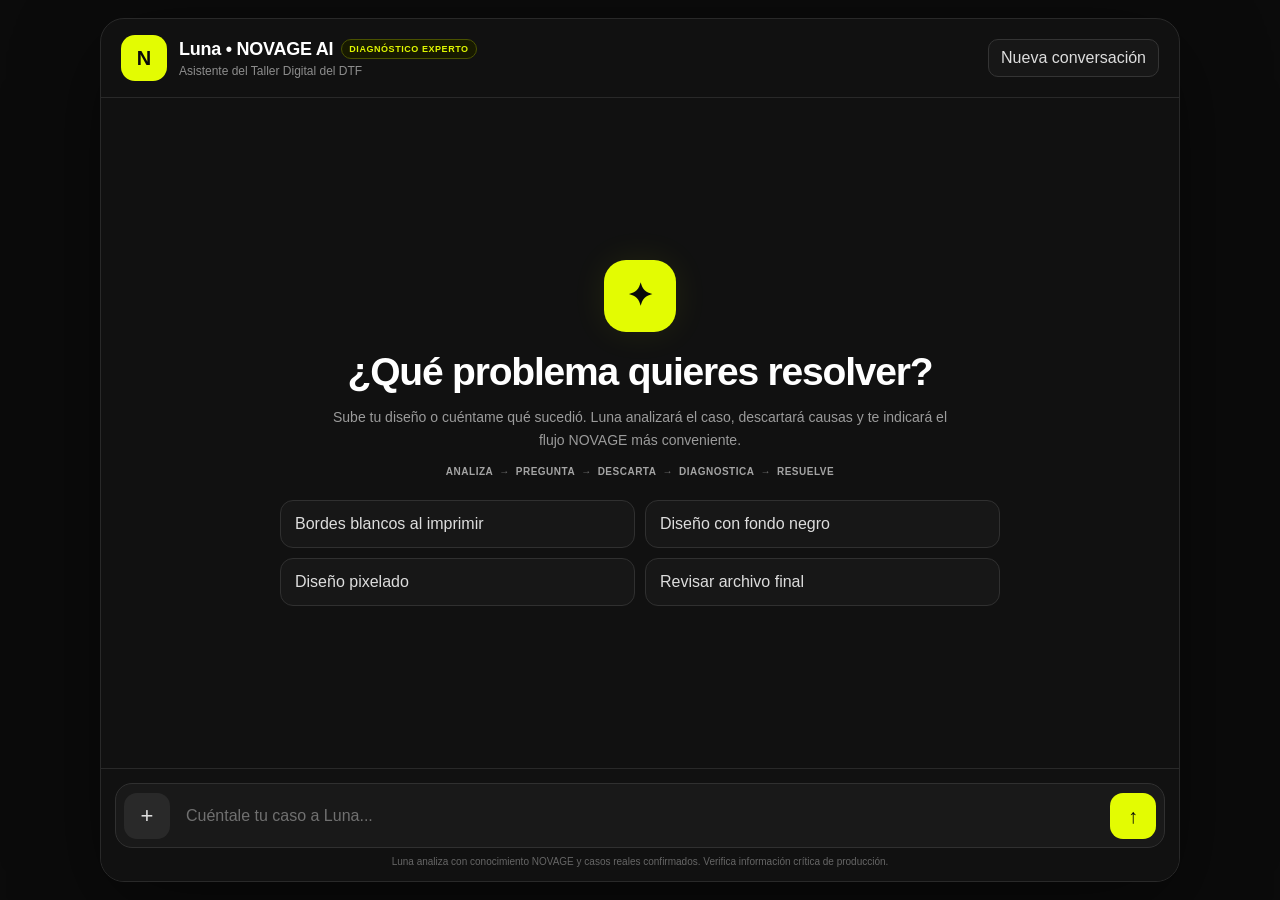
==== commit d80f018c: "Update index.html" ====
--- a/ai/index.html
+++ b/ai/index.html
@@ -3,7 +3,7 @@
 <head>
   <meta charset="UTF-8" />
   <meta name="viewport" content="width=device-width, initial-scale=1.0" />
-  <title>NOVAGE AI</title>
+  <title>Luna • NOVAGE AI</title>
   <style>
     * { box-sizing: border-box; }
     html, body {
@@ -14,115 +14,295 @@
       background: #0b0b0b;
       color: #fff;
     }
-    body { min-height: 100vh; display: flex; justify-content: center; padding: 18px; }
-    button, textarea { font: inherit; }
+    body {
+      min-height: 100vh;
+      display: flex;
+      justify-content: center;
+      padding: 18px;
+    }
+    button, textarea, input { font: inherit; }
     .app {
-      width: 100%; max-width: 1050px; height: calc(100vh - 36px);
-      display: flex; flex-direction: column; overflow: hidden;
-      background: #111; border: 1px solid #292929; border-radius: 24px;
+      width: 100%;
+      max-width: 1080px;
+      height: calc(100vh - 36px);
+      display: flex;
+      flex-direction: column;
+      overflow: hidden;
+      background: #111;
+      border: 1px solid #292929;
+      border-radius: 24px;
       box-shadow: 0 25px 90px rgba(0,0,0,.45);
     }
     .header {
-      padding: 18px 20px; border-bottom: 1px solid #292929;
-      display: flex; align-items: center; justify-content: space-between; gap: 16px;
-    }
-    .brand { display: flex; align-items: center; gap: 12px; }
+      padding: 16px 20px;
+      border-bottom: 1px solid #292929;
+      display: flex;
+      align-items: center;
+      justify-content: space-between;
+      gap: 16px;
+    }
+    .brand { display: flex; align-items: center; gap: 12px; min-width: 0; }
     .logo {
-      width: 44px; height: 44px; border-radius: 14px;
-      display: flex; align-items: center; justify-content: center;
-      background: #e3fc02; color: #090909; font-size: 20px; font-weight: 900;
-    }
-    .brand h1 { margin: 0; font-size: 18px; font-weight: 800; }
-    .brand p { margin: 4px 0 0; color: #929292; font-size: 12px; }
+      width: 46px;
+      height: 46px;
+      flex-shrink: 0;
+      border-radius: 14px;
+      display: flex;
+      align-items: center;
+      justify-content: center;
+      background: #e3fc02;
+      color: #090909;
+      font-size: 20px;
+      font-weight: 900;
+    }
+    .brand-copy { min-width: 0; }
+    .brand-line { display: flex; align-items: center; gap: 8px; flex-wrap: wrap; }
+    .brand h1 { margin: 0; font-size: 18px; font-weight: 850; letter-spacing: -.25px; }
+    .pro-badge {
+      padding: 4px 7px;
+      border: 1px solid #4a5200;
+      border-radius: 999px;
+      color: #dff700;
+      background: #171900;
+      font-size: 9px;
+      font-weight: 800;
+      letter-spacing: .55px;
+      text-transform: uppercase;
+    }
+    .brand p { margin: 4px 0 0; color: #8d8d8d; font-size: 12px; white-space: nowrap; overflow: hidden; text-overflow: ellipsis; }
     .small-button {
-      border: 1px solid #343434; background: #171717; color: #ddd;
-      padding: 9px 12px; border-radius: 10px; cursor: pointer; transition: .2s ease;
+      border: 1px solid #343434;
+      background: #171717;
+      color: #ddd;
+      padding: 9px 12px;
+      border-radius: 10px;
+      cursor: pointer;
+      transition: .2s ease;
+      flex-shrink: 0;
     }
     .small-button:hover { border-color: #e3fc02; color: #fff; }
-    .chat { flex: 1; overflow-y: auto; padding: 24px; scroll-behavior: smooth; }
-    .welcome { min-height: 100%; display: flex; align-items: center; justify-content: center; }
-    .welcome-inner { width: 100%; max-width: 690px; text-align: center; }
+    .chat {
+      flex: 1;
+      overflow-y: auto;
+      padding: 24px;
+      scroll-behavior: smooth;
+    }
+    .welcome {
+      min-height: 100%;
+      display: flex;
+      align-items: center;
+      justify-content: center;
+    }
+    .welcome-inner { width: 100%; max-width: 720px; text-align: center; }
     .welcome-icon {
-      width: 70px; height: 70px; margin: 0 auto 18px; border-radius: 22px;
-      display: flex; align-items: center; justify-content: center;
-      background: #e3fc02; color: #090909; font-size: 30px; font-weight: 900;
-    }
-    .welcome h2 { margin: 0; font-size: clamp(28px,4vw,38px); letter-spacing: -1px; }
-    .welcome p { margin: 12px auto 22px; max-width: 590px; color: #999; font-size: 14px; line-height: 1.6; }
+      width: 72px;
+      height: 72px;
+      margin: 0 auto 18px;
+      border-radius: 22px;
+      display: flex;
+      align-items: center;
+      justify-content: center;
+      background: #e3fc02;
+      color: #090909;
+      font-size: 31px;
+      font-weight: 900;
+      box-shadow: 0 0 35px rgba(227,252,2,.08);
+    }
+    .welcome h2 { margin: 0; font-size: clamp(28px,4vw,39px); letter-spacing: -1.2px; }
+    .welcome p {
+      margin: 12px auto 9px;
+      max-width: 620px;
+      color: #9b9b9b;
+      font-size: 14px;
+      line-height: 1.65;
+    }
+    .method {
+      display: inline-flex;
+      gap: 6px;
+      flex-wrap: wrap;
+      align-items: center;
+      justify-content: center;
+      margin: 0 auto 23px;
+      color: #6f6f6f;
+      font-size: 10px;
+      font-weight: 700;
+      text-transform: uppercase;
+      letter-spacing: .5px;
+    }
+    .method b { color: #a4a4a4; font-weight: 700; }
     .suggestions { display: grid; grid-template-columns: repeat(2,1fr); gap: 10px; }
     .suggestion {
-      border: 1px solid #303030; background: #171717; color: #ddd;
-      padding: 14px; border-radius: 13px; cursor: pointer; text-align: left; transition: .2s ease;
+      border: 1px solid #303030;
+      background: #171717;
+      color: #ddd;
+      padding: 14px;
+      border-radius: 13px;
+      cursor: pointer;
+      text-align: left;
+      transition: .2s ease;
     }
     .suggestion:hover { border-color: #e3fc02; color: #fff; transform: translateY(-1px); }
     .message-row { width: 100%; display: flex; margin-bottom: 18px; }
     .message-row.user { justify-content: flex-end; }
     .message-row.ai { justify-content: flex-start; }
-    .message-wrap { max-width: min(80%,760px); }
+    .message-wrap { max-width: min(82%,790px); }
     .message {
-      width: 100%; padding: 14px 16px; border-radius: 17px;
-      line-height: 1.65; font-size: 14px; word-break: break-word;
-    }
-    .message.user { background: #e3fc02; color: #090909; border-bottom-right-radius: 5px; }
-    .message.ai { background: #1b1b1b; color: #eee; border: 1px solid #2b2b2b; border-bottom-left-radius: 5px; }
+      width: 100%;
+      padding: 14px 16px;
+      border-radius: 17px;
+      line-height: 1.65;
+      font-size: 14px;
+      word-break: break-word;
+    }
+    .message.user {
+      background: #e3fc02;
+      color: #090909;
+      border-bottom-right-radius: 5px;
+    }
+    .message.ai {
+      background: #1b1b1b;
+      color: #eee;
+      border: 1px solid #2b2b2b;
+      border-bottom-left-radius: 5px;
+    }
     .message-image {
-      display: block; width: auto; max-width: 330px; max-height: 360px;
-      margin-bottom: 12px; border-radius: 13px; object-fit: contain;
-      background: #0e0e0e; border: 1px solid #333;
+      display: block;
+      width: auto;
+      max-width: 350px;
+      max-height: 390px;
+      margin-bottom: 12px;
+      border-radius: 13px;
+      object-fit: contain;
+      background: #0e0e0e;
+      border: 1px solid #333;
     }
     .tool-cards { margin-top: 15px; display: grid; gap: 10px; }
     .tool-card {
-      display: grid; grid-template-columns: 105px 1fr; gap: 13px; padding: 10px;
-      border: 1px solid #343434; border-radius: 14px; background: #151515;
+      display: grid;
+      grid-template-columns: 105px 1fr;
+      gap: 13px;
+      padding: 10px;
+      border: 1px solid #343434;
+      border-radius: 14px;
+      background: #151515;
     }
     .tool-card-image { width: 105px; height: 85px; object-fit: cover; border-radius: 10px; background: #090909; }
     .tool-card-content { min-width: 0; display: flex; flex-direction: column; justify-content: center; }
-    .tool-card-title { margin: 0 0 8px; font-size: 14px; font-weight: 750; }
+    .tool-card-title { margin: 0 0 8px; font-size: 14px; font-weight: 800; }
     .tool-card-actions { display: flex; flex-wrap: wrap; gap: 7px; }
     .tool-button {
-      display: inline-flex; align-items: center; justify-content: center; text-decoration: none;
-      padding: 8px 10px; border-radius: 9px; font-size: 11px; font-weight: 700; transition: .15s ease;
+      display: inline-flex;
+      align-items: center;
+      justify-content: center;
+      text-decoration: none;
+      padding: 8px 10px;
+      border-radius: 9px;
+      font-size: 11px;
+      font-weight: 750;
+      transition: .15s ease;
     }
     .tool-button.primary { background: #e3fc02; color: #090909; }
     .tool-button.secondary { background: #272727; color: #fff; border: 1px solid #3b3b3b; }
     .tool-button:hover { transform: translateY(-1px); }
     .feedback {
-      margin-top: 9px; padding: 10px 12px; background: #141414;
-      border: 1px solid #2c2c2c; border-radius: 12px;
-    }
-    .feedback-question { color: #bdbdbd; font-size: 12px; margin-bottom: 8px; }
+      margin-top: 9px;
+      padding: 11px 12px;
+      background: #141414;
+      border: 1px solid #2c2c2c;
+      border-radius: 12px;
+    }
+    .feedback-question { color: #c4c4c4; font-size: 12px; margin-bottom: 8px; }
     .feedback-actions { display: flex; flex-wrap: wrap; gap: 7px; }
     .feedback-btn {
-      border: 1px solid #383838; background: #202020; color: #eee;
-      padding: 8px 10px; border-radius: 9px; cursor: pointer; font-size: 12px;
+      border: 1px solid #383838;
+      background: #202020;
+      color: #eee;
+      padding: 8px 10px;
+      border-radius: 9px;
+      cursor: pointer;
+      font-size: 12px;
     }
     .feedback-btn:hover { border-color: #e3fc02; }
     .feedback-btn:disabled { opacity: .5; cursor: default; }
-    .feedback-status { color: #a7a7a7; font-size: 11px; line-height: 1.4; }
+    .feedback-note { margin-top: 9px; display: grid; gap: 8px; }
+    .feedback-note textarea {
+      width: 100%;
+      min-height: 72px;
+      resize: vertical;
+      padding: 10px 11px;
+      color: #eee;
+      background: #101010;
+      border: 1px solid #343434;
+      border-radius: 10px;
+      outline: none;
+      font-size: 12px;
+    }
+    .feedback-note textarea:focus { border-color: #596300; }
+    .feedback-status { color: #a7a7a7; font-size: 11px; line-height: 1.45; }
     .feedback-status.success { color: #e3fc02; }
     .typing { display: flex; align-items: center; gap: 5px; height: 20px; }
     .typing span { width: 6px; height: 6px; border-radius: 50%; background: #e3fc02; animation: bounce 1.1s infinite; }
     .typing span:nth-child(2) { animation-delay: .15s; }
     .typing span:nth-child(3) { animation-delay: .3s; }
-    @keyframes bounce { 0%,80%,100% { opacity:.3; transform:translateY(0); } 40% { opacity:1; transform:translateY(-4px); } }
+    @keyframes bounce {
+      0%,80%,100% { opacity:.3; transform:translateY(0); }
+      40% { opacity:1; transform:translateY(-4px); }
+    }
     .composer-area { padding: 14px; border-top: 1px solid #292929; background: #111; }
     .image-preview { display: none; position: relative; width: fit-content; margin-bottom: 10px; }
-    .image-preview img { width: 95px; height: 95px; object-fit: cover; border-radius: 12px; border: 1px solid #333; background: #090909; }
+    .image-preview img {
+      width: 95px;
+      height: 95px;
+      object-fit: cover;
+      border-radius: 12px;
+      border: 1px solid #333;
+      background: #090909;
+    }
     .remove-image {
-      position: absolute; right: -7px; top: -7px; width: 24px; height: 24px;
-      border: 0; border-radius: 50%; background: #e3fc02; color: #000; font-weight: 900; cursor: pointer;
+      position: absolute;
+      right: -7px;
+      top: -7px;
+      width: 24px;
+      height: 24px;
+      border: 0;
+      border-radius: 50%;
+      background: #e3fc02;
+      color: #000;
+      font-weight: 900;
+      cursor: pointer;
     }
     .composer {
-      display: flex; align-items: flex-end; gap: 8px; padding: 8px;
-      background: #191919; border: 1px solid #303030; border-radius: 17px; transition: border-color .2s ease;
+      display: flex;
+      align-items: flex-end;
+      gap: 8px;
+      padding: 8px;
+      background: #191919;
+      border: 1px solid #303030;
+      border-radius: 17px;
+      transition: border-color .2s ease;
     }
     .composer:focus-within { border-color: #697300; }
     textarea {
-      flex: 1; min-height: 46px; max-height: 150px; resize: none;
-      background: transparent; color: #fff; border: 0; outline: 0; padding: 12px 8px; line-height: 1.45;
+      flex: 1;
+      min-height: 46px;
+      max-height: 150px;
+      resize: none;
+      background: transparent;
+      color: #fff;
+      border: 0;
+      outline: 0;
+      padding: 12px 8px;
+      line-height: 1.45;
     }
     textarea::placeholder { color: #707070; }
-    .icon-button, .send { width: 46px; height: 46px; flex-shrink: 0; border: 0; border-radius: 13px; cursor: pointer; }
+    .icon-button, .send {
+      width: 46px;
+      height: 46px;
+      flex-shrink: 0;
+      border: 0;
+      border-radius: 13px;
+      cursor: pointer;
+    }
     .icon-button { background: #292929; color: #ddd; font-size: 22px; }
     .icon-button:hover { background: #353535; }
     .send { background: #e3fc02; color: #090909; font-size: 20px; font-weight: 900; }
@@ -131,11 +311,15 @@
     @media (max-width: 700px) {
       body { padding: 0; }
       .app { height: 100vh; border: 0; border-radius: 0; }
-      .header { padding: 14px; }
+      .header { padding: 13px; }
+      .logo { width: 41px; height: 41px; }
+      .brand p { max-width: 180px; }
+      .pro-badge { display: none; }
       .small-button { padding: 8px 9px; font-size: 11px; }
       .chat { padding: 16px 12px; }
       .suggestions { grid-template-columns: 1fr; }
-      .message-wrap { max-width: 92%; }
+      .message-wrap { max-width: 94%; }
+      .message-image { max-width: 100%; }
       .tool-card { grid-template-columns: 85px 1fr; }
       .tool-card-image { width: 85px; height: 75px; }
       .composer-area { padding: 10px; }
@@ -147,9 +331,12 @@
   <header class="header">
     <div class="brand">
       <div class="logo">N</div>
-      <div>
-        <h1>NOVAGE AI</h1>
-        <p>Luna • Asistente del Taller Digital</p>
+      <div class="brand-copy">
+        <div class="brand-line">
+          <h1>Luna • NOVAGE AI</h1>
+          <span class="pro-badge">Diagnóstico experto</span>
+        </div>
+        <p>Asistente del Taller Digital del DTF</p>
       </div>
     </div>
     <button class="small-button" id="newChat">Nueva conversación</button>
@@ -159,13 +346,14 @@
     <div class="welcome" id="welcome">
       <div class="welcome-inner">
         <div class="welcome-icon">✦</div>
-        <h2>¿En qué puedo ayudarte?</h2>
-        <p>Cuéntame tu problema. Luna puede hacerte preguntas para descartar causas antes de recomendar una solución.</p>
+        <h2>¿Qué problema quieres resolver?</h2>
+        <p>Sube tu diseño o cuéntame qué sucedió. Luna analizará el caso, descartará causas y te indicará el flujo NOVAGE más conveniente.</p>
+        <div class="method"><b>Analiza</b> → <b>Pregunta</b> → <b>Descarta</b> → <b>Diagnostica</b> → <b>Resuelve</b></div>
         <div class="suggestions">
-          <button class="suggestion" data-message="Mi diseño tiene bordes blancos después de imprimir. Ayúdame a encontrar la causa.">Tengo bordes blancos</button>
-          <button class="suggestion" data-message="Tengo un diseño pixelado. Ayúdame a decidir si debo mejorarlo o vectorizarlo.">Mi diseño está pixelado</button>
-          <button class="suggestion" data-message="Tengo semitransparencias en mi diseño. ¿Cuál es el flujo correcto dentro de NOVAGE?">Tengo semitransparencias</button>
-          <button class="suggestion" data-message="Quiero preparar correctamente mi archivo final antes de mandarlo a imprimir en DTF.">Revisar archivo para DTF</button>
+          <button class="suggestion" data-message="Tengo bordes blancos después de imprimir en DTF. Ayúdame a encontrar la causa.">Bordes blancos al imprimir</button>
+          <button class="suggestion" data-message="Tengo un diseño de internet con fondo negro y quiero prepararlo para DTF. ¿Cuál es el flujo correcto?">Diseño con fondo negro</button>
+          <button class="suggestion" data-message="Mi diseño se ve pixelado. Analízame si conviene mejorarlo o vectorizarlo.">Diseño pixelado</button>
+          <button class="suggestion" data-message="Quiero revisar mi archivo final antes de mandarlo a imprimir en DTF.">Revisar archivo final</button>
         </div>
       </div>
     </div>
@@ -176,13 +364,15 @@
       <img id="previewImg" alt="Diseño seleccionado" />
       <button class="remove-image" id="removeImage" aria-label="Quitar imagen">×</button>
     </div>
+
     <div class="composer">
       <input type="file" id="imageInput" accept="image/png,image/jpeg,image/webp" hidden />
       <button class="icon-button" id="attachButton" title="Subir diseño" aria-label="Subir diseño">+</button>
-      <textarea id="input" rows="1" placeholder="Cuéntale tu problema a Luna..."></textarea>
+      <textarea id="input" rows="1" placeholder="Cuéntale tu caso a Luna..."></textarea>
       <button class="send" id="send" aria-label="Enviar">↑</button>
     </div>
-    <div class="footer-text">Luna puede cometer errores. Verifica información importante y confirma si la solución resolvió tu caso.</div>
+
+    <div class="footer-text">Luna analiza con conocimiento NOVAGE y casos reales confirmados. Verifica información crítica de producción.</div>
   </div>
 </main>
 
@@ -240,6 +430,11 @@
     url: "https://novage.store/pages/redimensionar",
     image: "https://cdn.shopify.com/s/files/1/0919/8462/5952/files/escalador.png?v=1777319093"
   },
+  "Crear Plantilla DTF": {
+    url: "https://novage.store/pages/armar-plantilla-dtf",
+    image: "https://cdn.shopify.com/s/files/1/0919/8462/5952/files/armador_de_plantilla.png?v=1777319093",
+    video: "https://www.tiktok.com/@alexis_nvg/video/7646611040980962580"
+  },
   "Armador de Plantilla DTF": {
     url: "https://novage.store/pages/armar-plantilla-dtf",
     image: "https://cdn.shopify.com/s/files/1/0919/8462/5952/files/armador_de_plantilla.png?v=1777319093",
@@ -309,14 +504,16 @@
 }
 
 function saveConversation() {
-  sessionStorage.setItem("novage_conversation", JSON.stringify(conversation.slice(-30)));
+  sessionStorage.setItem("novage_conversation", JSON.stringify(conversation.slice(-36)));
 }
 
 function saveFeedbackDone() {
   sessionStorage.setItem("novage_feedback_done", JSON.stringify([...feedbackDone]));
 }
 
-function esconderWelcome() { document.getElementById("welcome")?.remove(); }
+function esconderWelcome() {
+  document.getElementById("welcome")?.remove();
+}
 
 function escapeHTML(text) {
   const div = document.createElement("div");
@@ -328,10 +525,12 @@
   const regex = /\[HERRAMIENTA:\s*([^\]]+)\]/gi;
   const nombres = [];
   let match;
+
   while ((match = regex.exec(texto)) !== null) {
     const nombre = match[1].trim();
     if (NOVAGE_TOOLS[nombre] && !nombres.includes(nombre)) nombres.push(nombre);
   }
+
   return nombres;
 }
 
@@ -364,6 +563,7 @@
   image.className = "tool-card-image";
   image.src = tool.image;
   image.alt = nombre;
+  image.loading = "lazy";
   card.appendChild(image);
 
   const content = document.createElement("div");
@@ -377,13 +577,15 @@
   const actions = document.createElement("div");
   actions.className = "tool-card-actions";
 
-  const open = document.createElement("a");
-  open.href = tool.url;
-  open.target = "_blank";
-  open.rel = "noopener noreferrer";
-  open.className = "tool-button primary";
-  open.textContent = "Abrir herramienta";
-  actions.appendChild(open);
+  if (tool.url) {
+    const open = document.createElement("a");
+    open.href = tool.url;
+    open.target = "_blank";
+    open.rel = "noopener noreferrer";
+    open.className = "tool-button primary";
+    open.textContent = "Abrir herramienta";
+    actions.appendChild(open);
+  }
 
   if (tool.video) {
     const tutorial = document.createElement("a");
@@ -401,9 +603,12 @@
 }
 
 function getConversationUntil(responseId) {
-  const index = conversation.findIndex((item) => item.role === "assistant" && item.responseId === responseId);
-  if (index === -1) return conversation.slice(-24);
-  return conversation.slice(0, index + 1).slice(-24);
+  const index = conversation.findIndex(
+    (item) => item.role === "assistant" && item.responseId === responseId
+  );
+
+  if (index === -1) return conversation.slice(-28);
+  return conversation.slice(0, index + 1).slice(-28);
 }
 
 function crearFeedback(responseId) {
@@ -435,49 +640,94 @@
   actions.appendChild(no);
   box.appendChild(actions);
 
-  async function sendFeedback(helpful) {
-    yes.disabled = true;
-    no.disabled = true;
-
+  function setStatus(text, success = false) {
+    box.innerHTML = "";
     const status = document.createElement("div");
-    status.className = "feedback-status";
-    status.textContent = helpful ? "Guardando el caso resuelto..." : "Gracias. Luna seguirá diagnosticando.";
-    actions.replaceWith(status);
+    status.className = success ? "feedback-status success" : "feedback-status";
+    status.textContent = text;
+    box.appendChild(status);
+  }
+
+  async function savePositive(customerNote = "") {
+    setStatus("Guardando este caso como experiencia confirmada de NOVAGE...");
 
     try {
       const response = await fetch("/api/feedback", {
         method: "POST",
         headers: { "Content-Type": "application/json" },
         body: JSON.stringify({
-          helpful,
+          helpful: true,
           responseId,
+          customerNote,
           conversation: getConversationUntil(responseId)
         })
       });
+
       const data = await response.json();
+      if (!response.ok) throw new Error(data.details || data.error || "No se pudo guardar el caso.");
 
       feedbackDone.add(responseId);
       saveFeedbackDone();
-
-      if (!response.ok) throw new Error(data.details || data.error || "No se pudo registrar la valoración.");
-
-      if (helpful) {
-        status.className = "feedback-status success";
-        status.textContent = "✓ Gracias. Este caso quedó guardado como experiencia confirmada para ayudar en problemas similares.";
-      } else {
-        status.textContent = "Gracias. No guardaré esta respuesta como solución. Luna te hará más preguntas.";
-        setTimeout(() => {
-          enviarMensaje("La solución anterior no resolvió mi problema. Antes de dar otro diagnóstico, hazme las preguntas necesarias para descartar otras causas.");
-        }, 500);
-      }
+      setStatus("✓ Gracias. Este caso quedó guardado para ayudar a Luna con problemas similares.", true);
     } catch (error) {
       console.error(error);
-      status.textContent = "No pude registrar la valoración. Puedes seguir hablando con Luna normalmente.";
-    }
-  }
-
-  yes.addEventListener("click", () => sendFeedback(true));
-  no.addEventListener("click", () => sendFeedback(false));
+      setStatus("No pude guardar el caso. Puedes seguir usando Luna normalmente.");
+    }
+  }
+
+  async function sendNegative() {
+    yes.disabled = true;
+    no.disabled = true;
+    setStatus("Gracias. Esta respuesta no se guardará como solución. Luna seguirá descartando causas.");
+
+    feedbackDone.add(responseId);
+    saveFeedbackDone();
+
+    setTimeout(() => {
+      enviarMensaje(
+        "La solución anterior no resolvió mi problema. No repitas el mismo diagnóstico: revisa lo que ya te respondí y haz únicamente las preguntas decisivas que falten para descartar otras causas."
+      );
+    }, 450);
+  }
+
+  yes.addEventListener("click", () => {
+    actions.remove();
+
+    const noteWrap = document.createElement("div");
+    noteWrap.className = "feedback-note";
+
+    const label = document.createElement("div");
+    label.className = "feedback-question";
+    label.textContent = "¿Qué fue lo que te ayudó? (opcional, mejora los casos futuros)";
+
+    const note = document.createElement("textarea");
+    note.maxLength = 1200;
+    note.placeholder = "Ejemplo: revisé la plantilla final y el problema era el desfase de tinta blanca...";
+
+    const noteActions = document.createElement("div");
+    noteActions.className = "feedback-actions";
+
+    const save = document.createElement("button");
+    save.className = "feedback-btn";
+    save.textContent = "Guardar caso";
+
+    const skip = document.createElement("button");
+    skip.className = "feedback-btn";
+    skip.textContent = "Guardar sin comentario";
+
+    noteActions.appendChild(save);
+    noteActions.appendChild(skip);
+    noteWrap.appendChild(label);
+    noteWrap.appendChild(note);
+    noteWrap.appendChild(noteActions);
+    box.appendChild(noteWrap);
+
+    save.addEventListener("click", () => savePositive(note.value.trim()));
+    skip.addEventListener("click", () => savePositive(""));
+    note.focus();
+  });
+
+  no.addEventListener("click", sendNegative);
   return box;
 }
 
@@ -497,6 +747,7 @@
     const img = document.createElement("img");
     img.src = imagen;
     img.className = "message-image";
+    img.alt = "Imagen enviada por el usuario";
     bubble.appendChild(img);
   }
 
@@ -511,10 +762,12 @@
   if (tipo === "ai" && herramientas.length) {
     const cards = document.createElement("div");
     cards.className = "tool-cards";
+
     herramientas.forEach((nombre) => {
       const card = crearTarjetaHerramienta(nombre);
       if (card) cards.appendChild(card);
     });
+
     bubble.appendChild(cards);
   }
 
@@ -531,15 +784,19 @@
 
 function agregarTyping() {
   esconderWelcome();
+
   const row = document.createElement("div");
   row.className = "message-row ai";
   row.id = "typing";
   row.innerHTML = '<div class="message-wrap"><div class="message ai"><div class="typing"><span></span><span></span><span></span></div></div></div>';
+
   chat.appendChild(row);
   chat.scrollTop = chat.scrollHeight;
 }
 
-function quitarTyping() { document.getElementById("typing")?.remove(); }
+function quitarTyping() {
+  document.getElementById("typing")?.remove();
+}
 
 function limpiarImagen() {
   selectedImage = null;
@@ -548,35 +805,12 @@
   previewImg.src = "";
 }
 
-function comprimirImagen(file) {
+function loadImage(file) {
   return new Promise((resolve, reject) => {
     const reader = new FileReader();
     reader.onload = () => {
       const img = new Image();
-      img.onload = () => {
-        const MAX = 1800;
-        let width = img.width;
-        let height = img.height;
-        if (width > MAX || height > MAX) {
-          const ratio = Math.min(MAX / width, MAX / height);
-          width = Math.round(width * ratio);
-          height = Math.round(height * ratio);
-        }
-
-        const canvas = document.createElement("canvas");
-        canvas.width = width;
-        canvas.height = height;
-        const ctx = canvas.getContext("2d");
-        ctx.drawImage(img, 0, 0, width, height);
-
-        if (file.type === "image/png") {
-          resolve(canvas.toDataURL("image/png"));
-        } else if (file.type === "image/webp") {
-          resolve(canvas.toDataURL("image/webp", 0.88));
-        } else {
-          resolve(canvas.toDataURL("image/jpeg", 0.88));
-        }
-      };
+      img.onload = () => resolve({ img, originalDataUrl: reader.result });
       img.onerror = reject;
       img.src = reader.result;
     };
@@ -585,19 +819,65 @@
   });
 }
 
+async function prepararImagen(file) {
+  const { img, originalDataUrl } = await loadImage(file);
+
+  if (
+    file.type === "image/png" &&
+    file.size <= 2.2 * 1024 * 1024 &&
+    img.width <= 1800 &&
+    img.height <= 1800
+  ) {
+    return originalDataUrl;
+  }
+
+  const MAX = 1600;
+  const ratio = Math.min(1, MAX / img.width, MAX / img.height);
+  const width = Math.max(1, Math.round(img.width * ratio));
+  const height = Math.max(1, Math.round(img.height * ratio));
+
+  const canvas = document.createElement("canvas");
+  canvas.width = width;
+  canvas.height = height;
+
+  const ctx = canvas.getContext("2d");
+  ctx.clearRect(0, 0, width, height);
+  ctx.drawImage(img, 0, 0, width, height);
+
+  let encoded = canvas.toDataURL("image/webp", 0.9);
+
+  if (encoded.length > 4_000_000) {
+    const MAX_SMALL = 1200;
+    const ratioSmall = Math.min(1, MAX_SMALL / img.width, MAX_SMALL / img.height);
+    const w = Math.max(1, Math.round(img.width * ratioSmall));
+    const h = Math.max(1, Math.round(img.height * ratioSmall));
+
+    canvas.width = w;
+    canvas.height = h;
+    const ctx2 = canvas.getContext("2d");
+    ctx2.clearRect(0, 0, w, h);
+    ctx2.drawImage(img, 0, 0, w, h);
+    encoded = canvas.toDataURL("image/webp", 0.82);
+  }
+
+  return encoded;
+}
+
 async function cargarImagen(file) {
   if (!file) return;
-  if (!["image/png","image/jpeg","image/webp"].includes(file.type)) {
+
+  if (!["image/png", "image/jpeg", "image/webp"].includes(file.type)) {
     alert("Sube una imagen PNG, JPG o WEBP.");
     return;
   }
-  if (file.size > 15 * 1024 * 1024) {
-    alert("La imagen es demasiado grande. Máximo 15 MB.");
+
+  if (file.size > 18 * 1024 * 1024) {
+    alert("La imagen es demasiado grande. Máximo 18 MB.");
     return;
   }
 
   try {
-    selectedImage = await comprimirImagen(file);
+    selectedImage = await prepararImagen(file);
     previewImg.src = selectedImage;
     imagePreview.style.display = "block";
   } catch (error) {
@@ -606,6 +886,14 @@
   }
 }
 
+function conversationContextForApi() {
+  return conversation.slice(-10).map((item) => ({
+    role: item.role,
+    text: item.text,
+    hasImage: Boolean(item.hasImage)
+  }));
+}
+
 async function enviarMensaje(mensajeManual = null) {
   if (enviando) return;
 
@@ -613,7 +901,8 @@
   if (!mensaje && !selectedImage) return;
 
   const imagenActual = selectedImage;
-  const textoUsuario = mensaje || "Analiza esta imagen y ayúdame a diagnosticar el problema antes de recomendar una solución.";
+  const textoUsuario = mensaje || "Analiza esta imagen como especialista NOVAGE y dime cuál es el flujo correcto. Si falta un dato decisivo, pregúntamelo antes de concluir.";
+  const contextBeforeCurrentTurn = conversationContextForApi();
 
   enviando = true;
   sendButton.disabled = true;
@@ -634,14 +923,17 @@
       body: JSON.stringify({
         mensaje: textoUsuario,
         imagen: imagenActual,
-        previousResponseId
+        previousResponseId,
+        conversationContext: contextBeforeCurrentTurn
       })
     });
 
     const data = await response.json();
     quitarTyping();
 
-    if (!response.ok) throw new Error(data.details || data.error || "No se pudo generar una respuesta.");
+    if (!response.ok) {
+      throw new Error(data.details || data.error || "No se pudo generar una respuesta.");
+    }
 
     if (data.responseId) {
       previousResponseId = data.responseId;
@@ -649,12 +941,19 @@
     }
 
     const answer = data.respuesta || "No pude generar una respuesta.";
+    const sources = [
+      ...(data.retrieval?.knowledge || []),
+      ...(data.retrieval?.cases || [])
+    ];
+
     conversation.push({
       role: "assistant",
       text: answer,
       hasImage: false,
-      responseId: data.responseId || null
+      responseId: data.responseId || null,
+      sources
     });
+
     saveConversation();
     renderMensaje("ai", answer, null, data.responseId || null);
   } catch (error) {
@@ -675,9 +974,15 @@
 
 function restaurarConversacion() {
   if (!conversation.length) return;
+
   esconderWelcome();
   conversation.forEach((item) => {
-    renderMensaje(item.role === "assistant" ? "ai" : "user", item.text, null, item.responseId || null);
+    renderMensaje(
+      item.role === "assistant" ? "ai" : "user",
+      item.text,
+      null,
+      item.responseId || null
+    );
   });
 }
 
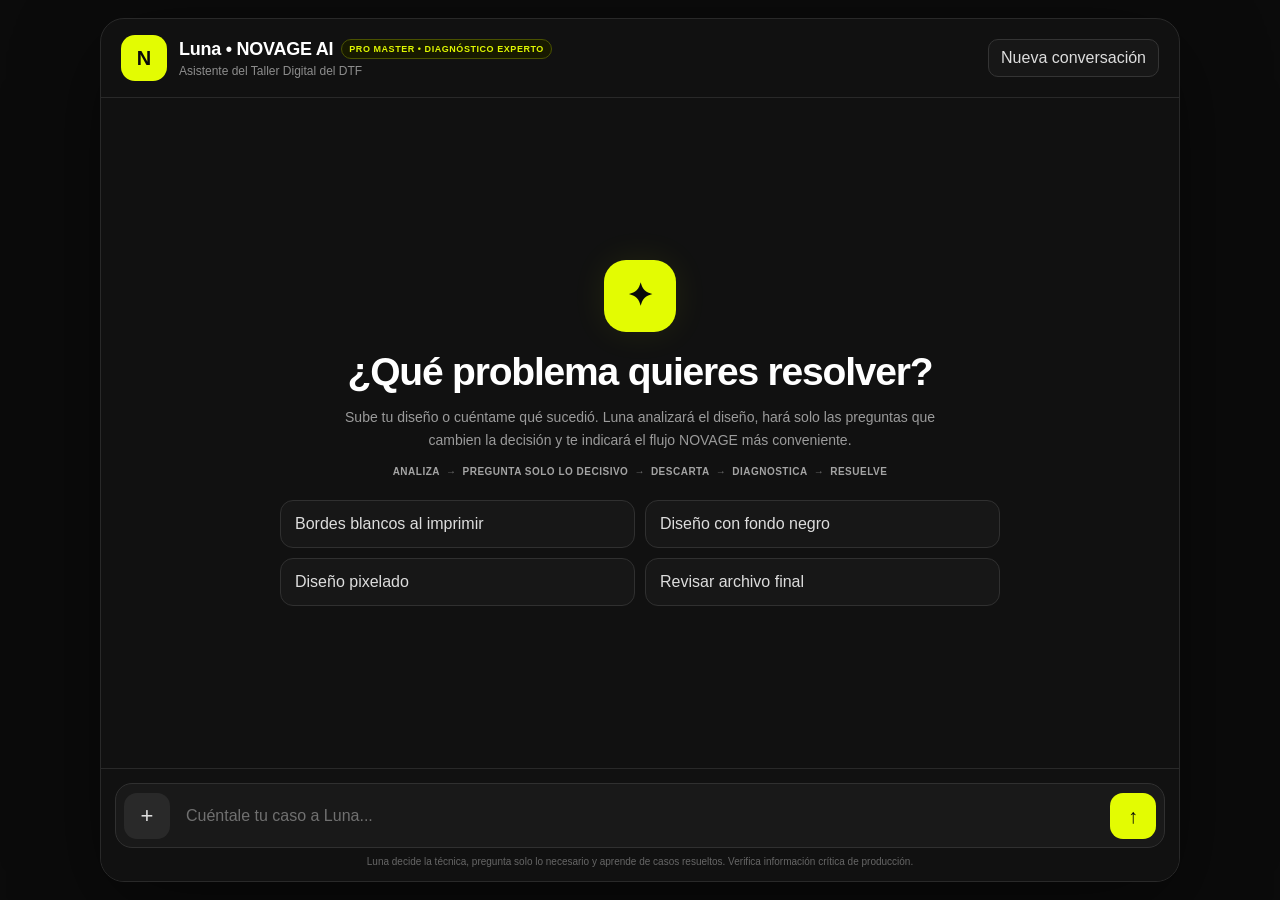
==== commit 3d92b6cd: "Update index.html" ====
--- a/ai/index.html
+++ b/ai/index.html
@@ -204,6 +204,71 @@
     .tool-button.primary { background: #e3fc02; color: #090909; }
     .tool-button.secondary { background: #272727; color: #fff; border: 1px solid #3b3b3b; }
     .tool-button:hover { transform: translateY(-1px); }
+    .decision-card {
+      margin-top: 15px;
+      padding: 14px;
+      border: 1px solid #3d4300;
+      border-radius: 14px;
+      background: linear-gradient(180deg, #191b0a 0%, #141414 100%);
+    }
+    .decision-label {
+      margin-bottom: 5px;
+      color: #dff600;
+      font-size: 10px;
+      font-weight: 850;
+      letter-spacing: .65px;
+      text-transform: uppercase;
+    }
+    .decision-question {
+      color: #fff;
+      font-size: 14px;
+      line-height: 1.5;
+      font-weight: 750;
+    }
+    .decision-options {
+      display: flex;
+      flex-wrap: wrap;
+      gap: 8px;
+      margin-top: 11px;
+    }
+    .decision-btn {
+      min-width: 74px;
+      border: 1px solid #414141;
+      border-radius: 10px;
+      padding: 9px 13px;
+      background: #242424;
+      color: #f3f3f3;
+      cursor: pointer;
+      font-size: 12px;
+      font-weight: 750;
+      transition: .16s ease;
+    }
+    .decision-btn:hover {
+      border-color: #e3fc02;
+      color: #fff;
+      transform: translateY(-1px);
+    }
+    .decision-btn.primary {
+      background: #e3fc02;
+      border-color: #e3fc02;
+      color: #090909;
+    }
+    .decision-btn:disabled {
+      opacity: .45;
+      cursor: default;
+      transform: none;
+    }
+    .decision-btn.selected {
+      opacity: 1;
+      border-color: #e3fc02;
+      box-shadow: 0 0 0 1px rgba(227,252,2,.18) inset;
+    }
+    .decision-status {
+      margin-top: 9px;
+      color: #8e8e8e;
+      font-size: 11px;
+      line-height: 1.45;
+    }
     .feedback {
       margin-top: 9px;
       padding: 11px 12px;
@@ -334,7 +399,7 @@
       <div class="brand-copy">
         <div class="brand-line">
           <h1>Luna • NOVAGE AI</h1>
-          <span class="pro-badge">Diagnóstico experto</span>
+          <span class="pro-badge">Pro Master • Diagnóstico experto</span>
         </div>
         <p>Asistente del Taller Digital del DTF</p>
       </div>
@@ -347,8 +412,8 @@
       <div class="welcome-inner">
         <div class="welcome-icon">✦</div>
         <h2>¿Qué problema quieres resolver?</h2>
-        <p>Sube tu diseño o cuéntame qué sucedió. Luna analizará el caso, descartará causas y te indicará el flujo NOVAGE más conveniente.</p>
-        <div class="method"><b>Analiza</b> → <b>Pregunta</b> → <b>Descarta</b> → <b>Diagnostica</b> → <b>Resuelve</b></div>
+        <p>Sube tu diseño o cuéntame qué sucedió. Luna analizará el diseño, hará solo las preguntas que cambien la decisión y te indicará el flujo NOVAGE más conveniente.</p>
+        <div class="method"><b>Analiza</b> → <b>Pregunta solo lo decisivo</b> → <b>Descarta</b> → <b>Diagnostica</b> → <b>Resuelve</b></div>
         <div class="suggestions">
           <button class="suggestion" data-message="Tengo bordes blancos después de imprimir en DTF. Ayúdame a encontrar la causa.">Bordes blancos al imprimir</button>
           <button class="suggestion" data-message="Tengo un diseño de internet con fondo negro y quiero prepararlo para DTF. ¿Cuál es el flujo correcto?">Diseño con fondo negro</button>
@@ -372,7 +437,7 @@
       <button class="send" id="send" aria-label="Enviar">↑</button>
     </div>
 
-    <div class="footer-text">Luna analiza con conocimiento NOVAGE y casos reales confirmados. Verifica información crítica de producción.</div>
+    <div class="footer-text">Luna decide la técnica, pregunta solo lo necesario y aprende de casos resueltos. Verifica información crítica de producción.</div>
   </div>
 </main>
 
@@ -392,6 +457,7 @@
 let enviando = false;
 let conversation = loadJSON("novage_conversation", []);
 let feedbackDone = new Set(loadJSON("novage_feedback_done", []));
+let decisionsDone = new Set(loadJSON("novage_decisions_done", []));
 
 const NOVAGE_TOOLS = {
   "Guía del Taller Digital": {
@@ -511,6 +577,10 @@
   sessionStorage.setItem("novage_feedback_done", JSON.stringify([...feedbackDone]));
 }
 
+function saveDecisionsDone() {
+  sessionStorage.setItem("novage_decisions_done", JSON.stringify([...decisionsDone]));
+}
+
 function esconderWelcome() {
   document.getElementById("welcome")?.remove();
 }
@@ -539,9 +609,29 @@
   return match ? match[1].toUpperCase() : null;
 }
 
+function detectarDecision(texto) {
+  const questionMatch = texto.match(/\[PREGUNTA_DECISIVA:\s*([^\]]+)\]/i);
+  const optionsMatch = texto.match(/\[OPCIONES:\s*([^\]]+)\]/i);
+
+  if (!questionMatch || !optionsMatch) return null;
+
+  const question = questionMatch[1].trim();
+  const options = optionsMatch[1]
+    .split(/\s*\|\|\s*/)
+    .map((item) => item.trim())
+    .filter(Boolean)
+    .slice(0, 4);
+
+  if (!question || options.length < 2) return null;
+
+  return { question, options };
+}
+
 function limpiarMarcadores(texto) {
   return texto
     .replace(/\[HERRAMIENTA:\s*[^\]]+\]/gi, "")
+    .replace(/\[PREGUNTA_DECISIVA:\s*[^\]]+\]/gi, "")
+    .replace(/\[OPCIONES:\s*[^\]]+\]/gi, "")
     .replace(/\[ESTADO:\s*(?:PREGUNTA|SOLUCION)\]/gi, "")
     .trim();
 }
@@ -599,6 +689,76 @@
 
   content.appendChild(actions);
   card.appendChild(content);
+  return card;
+}
+
+function crearDecision(decision, responseId) {
+  const card = document.createElement("div");
+  card.className = "decision-card";
+
+  const label = document.createElement("div");
+  label.className = "decision-label";
+  label.textContent = "Dato decisivo";
+  card.appendChild(label);
+
+  const question = document.createElement("div");
+  question.className = "decision-question";
+  question.textContent = decision.question;
+  card.appendChild(question);
+
+  if (responseId && decisionsDone.has(responseId)) {
+    const status = document.createElement("div");
+    status.className = "decision-status";
+    status.textContent = "Opción respondida. Luna continuó el diagnóstico con tu selección.";
+    card.appendChild(status);
+    return card;
+  }
+
+  const options = document.createElement("div");
+  options.className = "decision-options";
+
+  decision.options.forEach((option, index) => {
+    const button = document.createElement("button");
+    button.className = "decision-btn";
+    button.textContent = option;
+
+    button.addEventListener("click", async () => {
+      if (enviando) return;
+
+      [...options.querySelectorAll("button")].forEach((btn) => {
+        btn.disabled = true;
+        if (btn === button) btn.classList.add("selected");
+      });
+
+      const semanticMessage = [
+        "RESPUESTA A PREGUNTA DECISIVA DE LUNA",
+        `Pregunta: ${decision.question}`,
+        `Respuesta seleccionada por el cliente: ${option}`,
+        "Usa esta respuesta como un hecho confirmado. No vuelvas a preguntar lo mismo. Continúa el análisis y, si ya tienes suficiente información, da el flujo NOVAGE exacto paso a paso."
+      ].join("\n");
+
+      const sent = await enviarMensaje(semanticMessage, {
+        displayText: option,
+        answeredDecisionResponseId: responseId || null
+      });
+
+      if (sent && responseId) {
+        decisionsDone.add(responseId);
+        saveDecisionsDone();
+      }
+
+      if (!sent) {
+        [...options.querySelectorAll("button")].forEach((btn) => {
+          btn.disabled = false;
+          btn.classList.remove("selected");
+        });
+      }
+    });
+
+    options.appendChild(button);
+  });
+
+  card.appendChild(options);
   return card;
 }
 
@@ -685,7 +845,8 @@
 
     setTimeout(() => {
       enviarMensaje(
-        "La solución anterior no resolvió mi problema. No repitas el mismo diagnóstico: revisa lo que ya te respondí y haz únicamente las preguntas decisivas que falten para descartar otras causas."
+        "La solución anterior no resolvió mi problema. No repitas el mismo diagnóstico: revisa lo que ya te respondí y haz únicamente las preguntas decisivas que falten para descartar otras causas.",
+        { displayText: "No lo solucionó" }
       );
     }, 450);
   }
@@ -731,7 +892,7 @@
   return box;
 }
 
-function renderMensaje(tipo, texto, imagen = null, responseId = null) {
+function renderMensaje(tipo, texto, imagen = null, responseId = null, meta = {}) {
   esconderWelcome();
 
   const row = document.createElement("div");
@@ -751,13 +912,33 @@
     bubble.appendChild(img);
   }
 
-  const herramientas = tipo === "ai" ? detectarHerramientas(texto) : [];
-  const estado = tipo === "ai" ? detectarEstado(texto) : null;
+  const herramientas = tipo === "ai"
+    ? (Array.isArray(meta.tools) && meta.tools.length ? meta.tools : detectarHerramientas(texto))
+    : [];
+
+  const estado = tipo === "ai"
+    ? (meta.estado || detectarEstado(texto))
+    : null;
+
+  const decision = tipo === "ai"
+    ? (
+        meta.decision &&
+        typeof meta.decision.question === "string" &&
+        Array.isArray(meta.decision.options)
+          ? meta.decision
+          : detectarDecision(texto)
+      )
+    : null;
+
   const textoLimpio = tipo === "ai" ? limpiarMarcadores(texto) : texto;
 
   const textoDiv = document.createElement("div");
   textoDiv.innerHTML = formatoTexto(textoLimpio);
   bubble.appendChild(textoDiv);
+
+  if (tipo === "ai" && String(estado).toLowerCase() === "question" && decision) {
+    bubble.appendChild(crearDecision(decision, responseId));
+  }
 
   if (tipo === "ai" && herramientas.length) {
     const cards = document.createElement("div");
@@ -773,7 +954,7 @@
 
   wrap.appendChild(bubble);
 
-  if (tipo === "ai" && estado === "SOLUCION" && responseId) {
+  if (tipo === "ai" && String(estado).toLowerCase() === "solution" && responseId) {
     wrap.appendChild(crearFeedback(responseId));
   }
 
@@ -890,11 +1071,13 @@
   return conversation.slice(-10).map((item) => ({
     role: item.role,
     text: item.text,
-    hasImage: Boolean(item.hasImage)
+    hasImage: Boolean(item.hasImage),
+    state: item.state || null,
+    decision: item.decision || null
   }));
 }
 
-async function enviarMensaje(mensajeManual = null) {
+async function enviarMensaje(mensajeManual = null, config = {}) {
   if (enviando) return;
 
   const mensaje = (mensajeManual ?? input.value).trim();
@@ -902,13 +1085,20 @@
 
   const imagenActual = selectedImage;
   const textoUsuario = mensaje || "Analiza esta imagen como especialista NOVAGE y dime cuál es el flujo correcto. Si falta un dato decisivo, pregúntamelo antes de concluir.";
+  const textoVisible = (config.displayText || textoUsuario).trim();
   const contextBeforeCurrentTurn = conversationContextForApi();
 
   enviando = true;
   sendButton.disabled = true;
 
-  renderMensaje("user", textoUsuario, imagenActual);
-  conversation.push({ role: "user", text: textoUsuario, hasImage: Boolean(imagenActual) });
+  renderMensaje("user", textoVisible, imagenActual);
+  conversation.push({
+    role: "user",
+    text: textoUsuario,
+    displayText: textoVisible,
+    hasImage: Boolean(imagenActual),
+    answeredDecisionResponseId: config.answeredDecisionResponseId || null
+  });
   saveConversation();
 
   input.value = "";
@@ -949,17 +1139,33 @@
     conversation.push({
       role: "assistant",
       text: answer,
+      displayText: answer,
       hasImage: false,
       responseId: data.responseId || null,
+      state: data.estado || "solution",
+      decision: data.decision || { question: "", options: [] },
+      tools: Array.isArray(data.tools) ? data.tools : [],
       sources
     });
 
     saveConversation();
-    renderMensaje("ai", answer, null, data.responseId || null);
+    renderMensaje(
+      "ai",
+      answer,
+      null,
+      data.responseId || null,
+      {
+        estado: data.estado || "solution",
+        decision: data.decision || { question: "", options: [] },
+        tools: Array.isArray(data.tools) ? data.tools : []
+      }
+    );
+    return true;
   } catch (error) {
     quitarTyping();
     console.error(error);
     renderMensaje("ai", error.message || "Ocurrió un error al conectar con Luna.");
+    return false;
   } finally {
     enviando = false;
     sendButton.disabled = false;
@@ -979,9 +1185,14 @@
   conversation.forEach((item) => {
     renderMensaje(
       item.role === "assistant" ? "ai" : "user",
-      item.text,
+      item.displayText || item.text,
       null,
-      item.responseId || null
+      item.responseId || null,
+      {
+        estado: item.state || null,
+        decision: item.decision || null,
+        tools: Array.isArray(item.tools) ? item.tools : []
+      }
     );
   });
 }
@@ -1006,9 +1217,11 @@
   previousResponseId = null;
   conversation = [];
   feedbackDone = new Set();
+  decisionsDone = new Set();
   sessionStorage.removeItem("novage_previous_response");
   sessionStorage.removeItem("novage_conversation");
   sessionStorage.removeItem("novage_feedback_done");
+  sessionStorage.removeItem("novage_decisions_done");
   window.location.reload();
 });
 
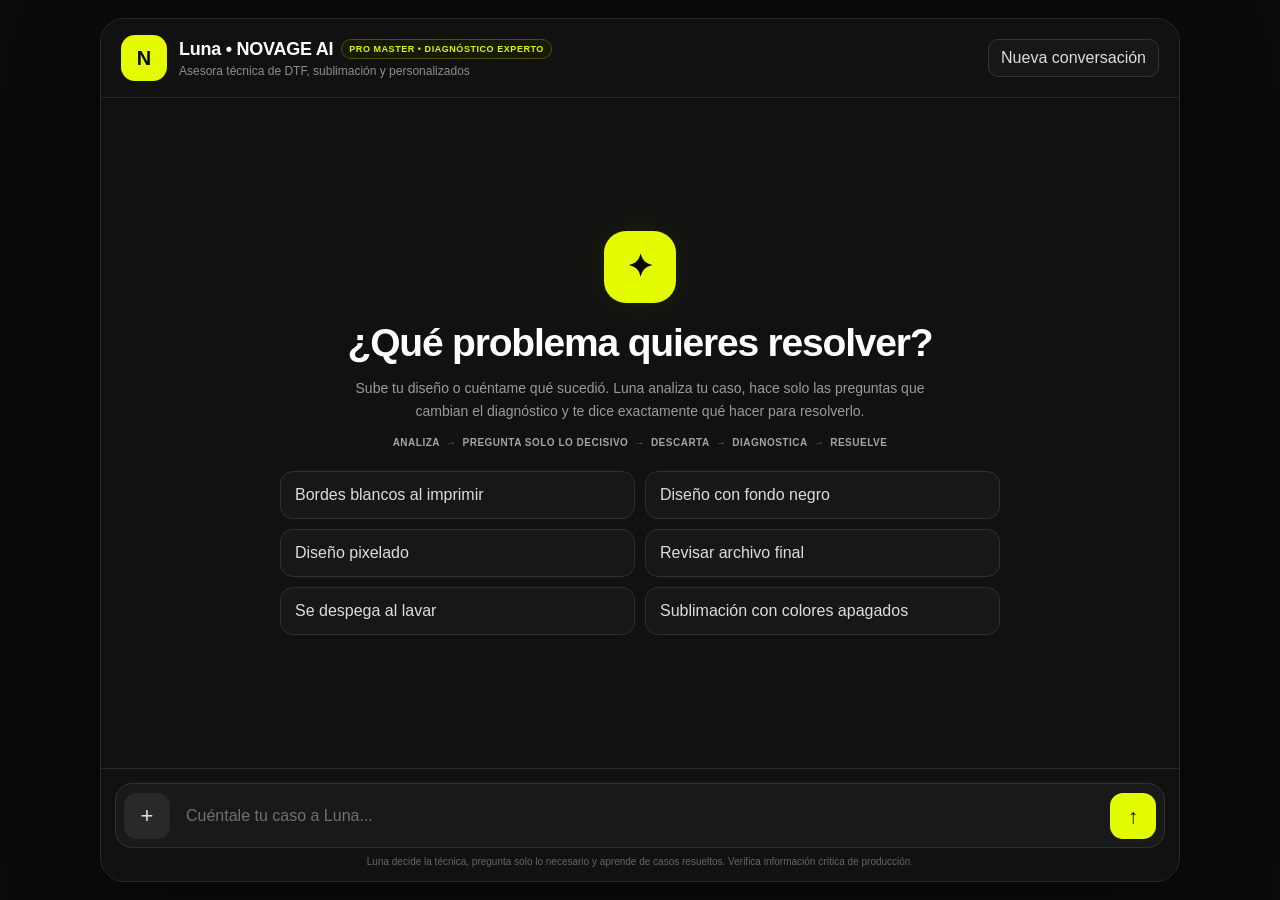
==== commit 2616ba13: "Update index.html" ====
--- a/ai/index.html
+++ b/ai/index.html
@@ -25,6 +25,7 @@
       width: 100%;
       max-width: 1080px;
       height: calc(100vh - 36px);
+      height: calc(100dvh - 36px);
       display: flex;
       flex-direction: column;
       overflow: hidden;
@@ -375,7 +376,7 @@
     .footer-text { text-align: center; color: #666; font-size: 10px; padding-top: 8px; }
     @media (max-width: 700px) {
       body { padding: 0; }
-      .app { height: 100vh; border: 0; border-radius: 0; }
+      .app { height: 100vh; height: 100dvh; border: 0; border-radius: 0; }
       .header { padding: 13px; }
       .logo { width: 41px; height: 41px; }
       .brand p { max-width: 180px; }
@@ -401,7 +402,7 @@
           <h1>Luna • NOVAGE AI</h1>
           <span class="pro-badge">Pro Master • Diagnóstico experto</span>
         </div>
-        <p>Asistente del Taller Digital del DTF</p>
+        <p>Asesora técnica de DTF, sublimación y personalizados</p>
       </div>
     </div>
     <button class="small-button" id="newChat">Nueva conversación</button>
@@ -412,13 +413,15 @@
       <div class="welcome-inner">
         <div class="welcome-icon">✦</div>
         <h2>¿Qué problema quieres resolver?</h2>
-        <p>Sube tu diseño o cuéntame qué sucedió. Luna analizará el diseño, hará solo las preguntas que cambien la decisión y te indicará el flujo NOVAGE más conveniente.</p>
+        <p>Sube tu diseño o cuéntame qué sucedió. Luna analiza tu caso, hace solo las preguntas que cambian el diagnóstico y te dice exactamente qué hacer para resolverlo.</p>
         <div class="method"><b>Analiza</b> → <b>Pregunta solo lo decisivo</b> → <b>Descarta</b> → <b>Diagnostica</b> → <b>Resuelve</b></div>
         <div class="suggestions">
           <button class="suggestion" data-message="Tengo bordes blancos después de imprimir en DTF. Ayúdame a encontrar la causa.">Bordes blancos al imprimir</button>
           <button class="suggestion" data-message="Tengo un diseño de internet con fondo negro y quiero prepararlo para DTF. ¿Cuál es el flujo correcto?">Diseño con fondo negro</button>
           <button class="suggestion" data-message="Mi diseño se ve pixelado. Analízame si conviene mejorarlo o vectorizarlo.">Diseño pixelado</button>
           <button class="suggestion" data-message="Quiero revisar mi archivo final antes de mandarlo a imprimir en DTF.">Revisar archivo final</button>
+          <button class="suggestion" data-message="Mi estampado se despega o se levanta después de lavarlo. ¿Qué está fallando?">Se despega al lavar</button>
+          <button class="suggestion" data-message="En sublimación mis colores salen apagados o deslavados. ¿Cómo lo corrijo?">Sublimación con colores apagados</button>
         </div>
       </div>
     </div>
@@ -442,6 +445,17 @@
 </main>
 
 <script>
+// Luna • NOVAGE AI • v4.2
+
+const STORAGE = {
+  conversation: "novage_conversation_v42",
+  feedback: "novage_feedback_done_v42",
+  decisions: "novage_decisions_done_v42",
+  lastImage: "novage_last_image_v42"
+};
+// Límite seguro de imagen en base64 (Vercel acepta ~4.5 MB por petición).
+const MAX_DATAURL_CHARS = 3_400_000;
+
 const chat = document.getElementById("chat");
 const input = document.getElementById("input");
 const sendButton = document.getElementById("send");
@@ -452,12 +466,14 @@
 const removeImage = document.getElementById("removeImage");
 const newChat = document.getElementById("newChat");
 
-let previousResponseId = sessionStorage.getItem("novage_previous_response") || null;
 let selectedImage = null;
 let enviando = false;
-let conversation = loadJSON("novage_conversation", []);
-let feedbackDone = new Set(loadJSON("novage_feedback_done", []));
-let decisionsDone = new Set(loadJSON("novage_decisions_done", []));
+let conversation = loadJSON(STORAGE.conversation, []);
+let feedbackDone = new Set(loadJSON(STORAGE.feedback, []));
+let decisionsDone = new Set(loadJSON(STORAGE.decisions, []));
+// Último diseño enviado: se reenvía cuando el cliente responde una pregunta,
+// para que Luna siga viendo el archivo al dar la solución.
+let ultimaImagen = loadText(STORAGE.lastImage);
 
 const NOVAGE_TOOLS = {
   "Guía del Taller Digital": {
@@ -569,16 +585,57 @@
   }
 }
 
+function loadText(key) {
+  try {
+    return sessionStorage.getItem(key) || null;
+  } catch {
+    return null;
+  }
+}
+
+function safeSet(key, value) {
+  try {
+    sessionStorage.setItem(key, value);
+  } catch (error) {
+    console.warn("No se pudo guardar en sesión:", key, error);
+  }
+}
+
 function saveConversation() {
-  sessionStorage.setItem("novage_conversation", JSON.stringify(conversation.slice(-36)));
+  safeSet(STORAGE.conversation, JSON.stringify(conversation.slice(-40)));
 }
 
 function saveFeedbackDone() {
-  sessionStorage.setItem("novage_feedback_done", JSON.stringify([...feedbackDone]));
+  safeSet(STORAGE.feedback, JSON.stringify([...feedbackDone]));
 }
 
 function saveDecisionsDone() {
-  sessionStorage.setItem("novage_decisions_done", JSON.stringify([...decisionsDone]));
+  safeSet(STORAGE.decisions, JSON.stringify([...decisionsDone]));
+}
+
+function guardarUltimaImagen(dataUrl) {
+  ultimaImagen = dataUrl;
+  safeSet(STORAGE.lastImage, dataUrl);
+}
+
+function ultimoEstadoLuna() {
+  for (let i = conversation.length - 1; i >= 0; i -= 1) {
+    if (conversation[i].role === "assistant") return conversation[i];
+  }
+  return null;
+}
+
+// Si el cliente escribe en vez de usar los botones, la tarjeta queda cerrada.
+function cerrarDecisionPendiente() {
+  const last = ultimoEstadoLuna();
+  if (!last || last.state !== "question" || !last.responseId) return;
+  if (decisionsDone.has(last.responseId)) return;
+
+  decisionsDone.add(last.responseId);
+  saveDecisionsDone();
+  document
+    .querySelectorAll(`.decision-card[data-response-id="${CSS.escape(last.responseId)}"] .decision-btn`)
+    .forEach((btn) => { btn.disabled = true; });
 }
 
 function esconderWelcome() {
@@ -591,53 +648,8 @@
   return div.innerHTML;
 }
 
-function detectarHerramientas(texto) {
-  const regex = /\[HERRAMIENTA:\s*([^\]]+)\]/gi;
-  const nombres = [];
-  let match;
-
-  while ((match = regex.exec(texto)) !== null) {
-    const nombre = match[1].trim();
-    if (NOVAGE_TOOLS[nombre] && !nombres.includes(nombre)) nombres.push(nombre);
-  }
-
-  return nombres;
-}
-
-function detectarEstado(texto) {
-  const match = texto.match(/\[ESTADO:\s*(PREGUNTA|SOLUCION)\]/i);
-  return match ? match[1].toUpperCase() : null;
-}
-
-function detectarDecision(texto) {
-  const questionMatch = texto.match(/\[PREGUNTA_DECISIVA:\s*([^\]]+)\]/i);
-  const optionsMatch = texto.match(/\[OPCIONES:\s*([^\]]+)\]/i);
-
-  if (!questionMatch || !optionsMatch) return null;
-
-  const question = questionMatch[1].trim();
-  const options = optionsMatch[1]
-    .split(/\s*\|\|\s*/)
-    .map((item) => item.trim())
-    .filter(Boolean)
-    .slice(0, 4);
-
-  if (!question || options.length < 2) return null;
-
-  return { question, options };
-}
-
-function limpiarMarcadores(texto) {
-  return texto
-    .replace(/\[HERRAMIENTA:\s*[^\]]+\]/gi, "")
-    .replace(/\[PREGUNTA_DECISIVA:\s*[^\]]+\]/gi, "")
-    .replace(/\[OPCIONES:\s*[^\]]+\]/gi, "")
-    .replace(/\[ESTADO:\s*(?:PREGUNTA|SOLUCION)\]/gi, "")
-    .trim();
-}
-
 function formatoTexto(texto) {
-  return escapeHTML(texto)
+  return escapeHTML(texto || "")
     .replace(/\*\*(.*?)\*\*/g, "<strong>$1</strong>")
     .replace(/\n/g, "<br>");
 }
@@ -651,7 +663,7 @@
 
   const image = document.createElement("img");
   image.className = "tool-card-image";
-  image.src = tool.image;
+  image.src = tool.image || "";
   image.alt = nombre;
   image.loading = "lazy";
   card.appendChild(image);
@@ -695,6 +707,7 @@
 function crearDecision(decision, responseId) {
   const card = document.createElement("div");
   card.className = "decision-card";
+  if (responseId) card.dataset.responseId = responseId;
 
   const label = document.createElement("div");
   label.className = "decision-label";
@@ -709,7 +722,7 @@
   if (responseId && decisionsDone.has(responseId)) {
     const status = document.createElement("div");
     status.className = "decision-status";
-    status.textContent = "Opción respondida. Luna continuó el diagnóstico con tu selección.";
+    status.textContent = "Opción respondida. Luna continuó con tu selección.";
     card.appendChild(status);
     return card;
   }
@@ -719,22 +732,24 @@
 
   decision.options.forEach((option, index) => {
     const button = document.createElement("button");
-    button.className = "decision-btn";
+    button.className = index === 0 ? "decision-btn primary" : "decision-btn";
     button.textContent = option;
 
     button.addEventListener("click", async () => {
       if (enviando) return;
 
-      [...options.querySelectorAll("button")].forEach((btn) => {
+      const allButtons = [...options.querySelectorAll("button")];
+      allButtons.forEach((btn) => {
         btn.disabled = true;
         if (btn === button) btn.classList.add("selected");
       });
 
       const semanticMessage = [
         "RESPUESTA A PREGUNTA DECISIVA DE LUNA",
+        `Variable: ${decision.key || "unknown"}`,
         `Pregunta: ${decision.question}`,
         `Respuesta seleccionada por el cliente: ${option}`,
-        "Usa esta respuesta como un hecho confirmado. No vuelvas a preguntar lo mismo. Continúa el análisis y, si ya tienes suficiente información, da el flujo NOVAGE exacto paso a paso."
+        "Toma esta respuesta como un hecho confirmado. No vuelvas a preguntar esta misma variable. Continúa el diagnóstico y resuelve cuando ya exista información suficiente."
       ].join("\n");
 
       const sent = await enviarMensaje(semanticMessage, {
@@ -748,7 +763,7 @@
       }
 
       if (!sent) {
-        [...options.querySelectorAll("button")].forEach((btn) => {
+        allButtons.forEach((btn) => {
           btn.disabled = false;
           btn.classList.remove("selected");
         });
@@ -767,8 +782,8 @@
     (item) => item.role === "assistant" && item.responseId === responseId
   );
 
-  if (index === -1) return conversation.slice(-28);
-  return conversation.slice(0, index + 1).slice(-28);
+  if (index === -1) return conversation.slice(-30);
+  return conversation.slice(0, index + 1).slice(-30);
 }
 
 function crearFeedback(responseId) {
@@ -824,11 +839,16 @@
       });
 
       const data = await response.json();
-      if (!response.ok) throw new Error(data.details || data.error || "No se pudo guardar el caso.");
+      if (!response.ok) {
+        throw new Error(data.details || data.error || "No se pudo guardar el caso.");
+      }
 
       feedbackDone.add(responseId);
       saveFeedbackDone();
-      setStatus("✓ Gracias. Este caso quedó guardado para ayudar a Luna con problemas similares.", true);
+      setStatus(
+        "✓ Gracias. Este caso quedó guardado para ayudar a Luna con problemas similares.",
+        true
+      );
     } catch (error) {
       console.error(error);
       setStatus("No pude guardar el caso. Puedes seguir usando Luna normalmente.");
@@ -838,17 +858,19 @@
   async function sendNegative() {
     yes.disabled = true;
     no.disabled = true;
-    setStatus("Gracias. Esta respuesta no se guardará como solución. Luna seguirá descartando causas.");
+    setStatus(
+      "Gracias. Esta respuesta no se guardará como solución. Luna seguirá descartando causas."
+    );
 
     feedbackDone.add(responseId);
     saveFeedbackDone();
 
     setTimeout(() => {
       enviarMensaje(
-        "La solución anterior no resolvió mi problema. No repitas el mismo diagnóstico: revisa lo que ya te respondí y haz únicamente las preguntas decisivas que falten para descartar otras causas.",
-        { displayText: "No lo solucionó" }
+        "La solución anterior no resolvió mi problema. No repitas el mismo diagnóstico. Revisa lo que ya te respondí y continúa con el siguiente dato decisivo que realmente cambie la causa o la ruta.",
+        { displayText: "No lo solucionó", reuseImage: true }
       );
-    }, 450);
+    }, 400);
   }
 
   yes.addEventListener("click", () => {
@@ -859,11 +881,12 @@
 
     const label = document.createElement("div");
     label.className = "feedback-question";
-    label.textContent = "¿Qué fue lo que te ayudó? (opcional, mejora los casos futuros)";
+    label.textContent = "¿Qué fue lo que te ayudó? (opcional)";
 
     const note = document.createElement("textarea");
     note.maxLength = 1200;
-    note.placeholder = "Ejemplo: revisé la plantilla final y el problema era el desfase de tinta blanca...";
+    note.placeholder =
+      "Ejemplo: la imprenta confirmó que la tinta blanca estaba desfasada...";
 
     const noteActions = document.createElement("div");
     noteActions.className = "feedback-actions";
@@ -912,39 +935,31 @@
     bubble.appendChild(img);
   }
 
-  const herramientas = tipo === "ai"
-    ? (Array.isArray(meta.tools) && meta.tools.length ? meta.tools : detectarHerramientas(texto))
-    : [];
-
-  const estado = tipo === "ai"
-    ? (meta.estado || detectarEstado(texto))
-    : null;
-
-  const decision = tipo === "ai"
-    ? (
-        meta.decision &&
-        typeof meta.decision.question === "string" &&
-        Array.isArray(meta.decision.options)
-          ? meta.decision
-          : detectarDecision(texto)
-      )
-    : null;
-
-  const textoLimpio = tipo === "ai" ? limpiarMarcadores(texto) : texto;
-
-  const textoDiv = document.createElement("div");
-  textoDiv.innerHTML = formatoTexto(textoLimpio);
-  bubble.appendChild(textoDiv);
-
-  if (tipo === "ai" && String(estado).toLowerCase() === "question" && decision) {
-    bubble.appendChild(crearDecision(decision, responseId));
-  }
-
-  if (tipo === "ai" && herramientas.length) {
+  const textDiv = document.createElement("div");
+  textDiv.innerHTML = formatoTexto(texto);
+  bubble.appendChild(textDiv);
+
+  if (
+    tipo === "ai" &&
+    meta.estado === "question" &&
+    meta.decision &&
+    typeof meta.decision.question === "string" &&
+    Array.isArray(meta.decision.options) &&
+    meta.decision.options.length >= 2
+  ) {
+    bubble.appendChild(crearDecision(meta.decision, responseId));
+  }
+
+  if (tipo === "ai" && Array.isArray(meta.tools) && meta.tools.length) {
     const cards = document.createElement("div");
     cards.className = "tool-cards";
 
-    herramientas.forEach((nombre) => {
+    // Evita tarjetas duplicadas (ej. Crear Plantilla / Armador apuntan a la misma página).
+    const urlsMostradas = new Set();
+    meta.tools.forEach((nombre) => {
+      const url = NOVAGE_TOOLS[nombre]?.url;
+      if (!url || urlsMostradas.has(url)) return;
+      urlsMostradas.add(url);
       const card = crearTarjetaHerramienta(nombre);
       if (card) cards.appendChild(card);
     });
@@ -954,7 +969,7 @@
 
   wrap.appendChild(bubble);
 
-  if (tipo === "ai" && String(estado).toLowerCase() === "solution" && responseId) {
+  if (tipo === "ai" && meta.estado === "solution" && responseId) {
     wrap.appendChild(crearFeedback(responseId));
   }
 
@@ -969,7 +984,8 @@
   const row = document.createElement("div");
   row.className = "message-row ai";
   row.id = "typing";
-  row.innerHTML = '<div class="message-wrap"><div class="message ai"><div class="typing"><span></span><span></span><span></span></div></div></div>';
+  row.innerHTML =
+    '<div class="message-wrap"><div class="message ai"><div class="typing"><span></span><span></span><span></span></div></div></div>';
 
   chat.appendChild(row);
   chat.scrollTop = chat.scrollHeight;
@@ -1005,15 +1021,28 @@
 
   if (
     file.type === "image/png" &&
-    file.size <= 2.2 * 1024 * 1024 &&
-    img.width <= 1800 &&
-    img.height <= 1800
+    file.size <= 2.5 * 1024 * 1024 &&
+    img.width <= 1900 &&
+    img.height <= 1900
   ) {
     return originalDataUrl;
   }
 
-  const MAX = 1600;
-  const ratio = Math.min(1, MAX / img.width, MAX / img.height);
+  // Reduce hasta que el archivo quepa en el límite de envío,
+  // conservando transparencia en PNG/WEBP (importante para diagnosticar DTF).
+  let max = 1700;
+  let dataUrl = renderizarImagen(img, max, file.type);
+
+  for (let intento = 0; intento < 4 && dataUrl.length > MAX_DATAURL_CHARS; intento += 1) {
+    max = Math.round(max * 0.8);
+    dataUrl = renderizarImagen(img, max, file.type);
+  }
+
+  return dataUrl;
+}
+
+function renderizarImagen(img, max, type) {
+  const ratio = Math.min(1, max / img.width, max / img.height);
   const width = Math.max(1, Math.round(img.width * ratio));
   const height = Math.max(1, Math.round(img.height * ratio));
 
@@ -1025,23 +1054,9 @@
   ctx.clearRect(0, 0, width, height);
   ctx.drawImage(img, 0, 0, width, height);
 
-  let encoded = canvas.toDataURL("image/webp", 0.9);
-
-  if (encoded.length > 4_000_000) {
-    const MAX_SMALL = 1200;
-    const ratioSmall = Math.min(1, MAX_SMALL / img.width, MAX_SMALL / img.height);
-    const w = Math.max(1, Math.round(img.width * ratioSmall));
-    const h = Math.max(1, Math.round(img.height * ratioSmall));
-
-    canvas.width = w;
-    canvas.height = h;
-    const ctx2 = canvas.getContext("2d");
-    ctx2.clearRect(0, 0, w, h);
-    ctx2.drawImage(img, 0, 0, w, h);
-    encoded = canvas.toDataURL("image/webp", 0.82);
-  }
-
-  return encoded;
+  if (type === "image/png") return canvas.toDataURL("image/png");
+  if (type === "image/webp") return canvas.toDataURL("image/webp", 0.9);
+  return canvas.toDataURL("image/jpeg", 0.9);
 }
 
 async function cargarImagen(file) {
@@ -1068,9 +1083,10 @@
 }
 
 function conversationContextForApi() {
-  return conversation.slice(-10).map((item) => ({
+  return conversation.slice(-14).map((item) => ({
     role: item.role,
     text: item.text,
+    displayText: item.displayText || item.text,
     hasImage: Boolean(item.hasImage),
     state: item.state || null,
     decision: item.decision || null
@@ -1078,13 +1094,22 @@
 }
 
 async function enviarMensaje(mensajeManual = null, config = {}) {
-  if (enviando) return;
+  if (enviando) return false;
 
   const mensaje = (mensajeManual ?? input.value).trim();
-  if (!mensaje && !selectedImage) return;
+  if (!mensaje && !selectedImage) return false;
 
   const imagenActual = selectedImage;
-  const textoUsuario = mensaje || "Analiza esta imagen como especialista NOVAGE y dime cuál es el flujo correcto. Si falta un dato decisivo, pregúntamelo antes de concluir.";
+  // Reenviar el último diseño cuando el cliente responde a una pregunta de Luna
+  // o indica que la solución no funcionó; así la solución sigue viendo el archivo.
+  const reutilizarImagen =
+    !imagenActual &&
+    Boolean(ultimaImagen) &&
+    (config.reuseImage === true || ultimoEstadoLuna()?.state === "question");
+  const imagenParaEnviar = imagenActual || (reutilizarImagen ? ultimaImagen : null);
+  const textoUsuario =
+    mensaje ||
+    "Analiza esta imagen como especialista NOVAGE. Si falta un dato que cambie realmente la preparación, pregúntamelo con opciones; si no falta, dame el flujo correcto.";
   const textoVisible = (config.displayText || textoUsuario).trim();
   const contextBeforeCurrentTurn = conversationContextForApi();
 
@@ -1101,6 +1126,8 @@
   });
   saveConversation();
 
+  if (imagenActual) guardarUltimaImagen(imagenActual);
+
   input.value = "";
   ajustarTextarea();
   limpiarImagen();
@@ -1112,8 +1139,8 @@
       headers: { "Content-Type": "application/json" },
       body: JSON.stringify({
         mensaje: textoUsuario,
-        imagen: imagenActual,
-        previousResponseId,
+        imagen: imagenParaEnviar,
+        imagenContexto: Boolean(reutilizarImagen),
         conversationContext: contextBeforeCurrentTurn
       })
     });
@@ -1125,12 +1152,18 @@
       throw new Error(data.details || data.error || "No se pudo generar una respuesta.");
     }
 
-    if (data.responseId) {
-      previousResponseId = data.responseId;
-      sessionStorage.setItem("novage_previous_response", previousResponseId);
-    }
+    if (!config.answeredDecisionResponseId) cerrarDecisionPendiente();
 
     const answer = data.respuesta || "No pude generar una respuesta.";
+    const decision =
+      data.estado === "question" && data.decision
+        ? {
+            key: data.decision.key || "",
+            question: data.decision.question || "",
+            options: Array.isArray(data.decision.options) ? data.decision.options : []
+          }
+        : { key: "", question: "", options: [] };
+
     const sources = [
       ...(data.retrieval?.knowledge || []),
       ...(data.retrieval?.cases || [])
@@ -1142,24 +1175,20 @@
       displayText: answer,
       hasImage: false,
       responseId: data.responseId || null,
-      state: data.estado || "solution",
-      decision: data.decision || { question: "", options: [] },
+      state: data.estado === "question" ? "question" : "solution",
+      decision,
       tools: Array.isArray(data.tools) ? data.tools : [],
       sources
     });
 
     saveConversation();
-    renderMensaje(
-      "ai",
-      answer,
-      null,
-      data.responseId || null,
-      {
-        estado: data.estado || "solution",
-        decision: data.decision || { question: "", options: [] },
-        tools: Array.isArray(data.tools) ? data.tools : []
-      }
-    );
+
+    renderMensaje("ai", answer, null, data.responseId || null, {
+      estado: data.estado === "question" ? "question" : "solution",
+      decision,
+      tools: Array.isArray(data.tools) ? data.tools : []
+    });
+
     return true;
   } catch (error) {
     quitarTyping();
@@ -1182,6 +1211,7 @@
   if (!conversation.length) return;
 
   esconderWelcome();
+
   conversation.forEach((item) => {
     renderMensaje(
       item.role === "assistant" ? "ai" : "user",
@@ -1214,18 +1244,19 @@
 });
 
 newChat.addEventListener("click", () => {
-  previousResponseId = null;
+  selectedImage = null;
+  ultimaImagen = null;
   conversation = [];
   feedbackDone = new Set();
   decisionsDone = new Set();
-  sessionStorage.removeItem("novage_previous_response");
-  sessionStorage.removeItem("novage_conversation");
-  sessionStorage.removeItem("novage_feedback_done");
-  sessionStorage.removeItem("novage_decisions_done");
+  try {
+    Object.values(STORAGE).forEach((key) => sessionStorage.removeItem(key));
+  } catch {}
   window.location.reload();
 });
 
 restaurarConversacion();
+
 </script>
 </body>
 </html>
